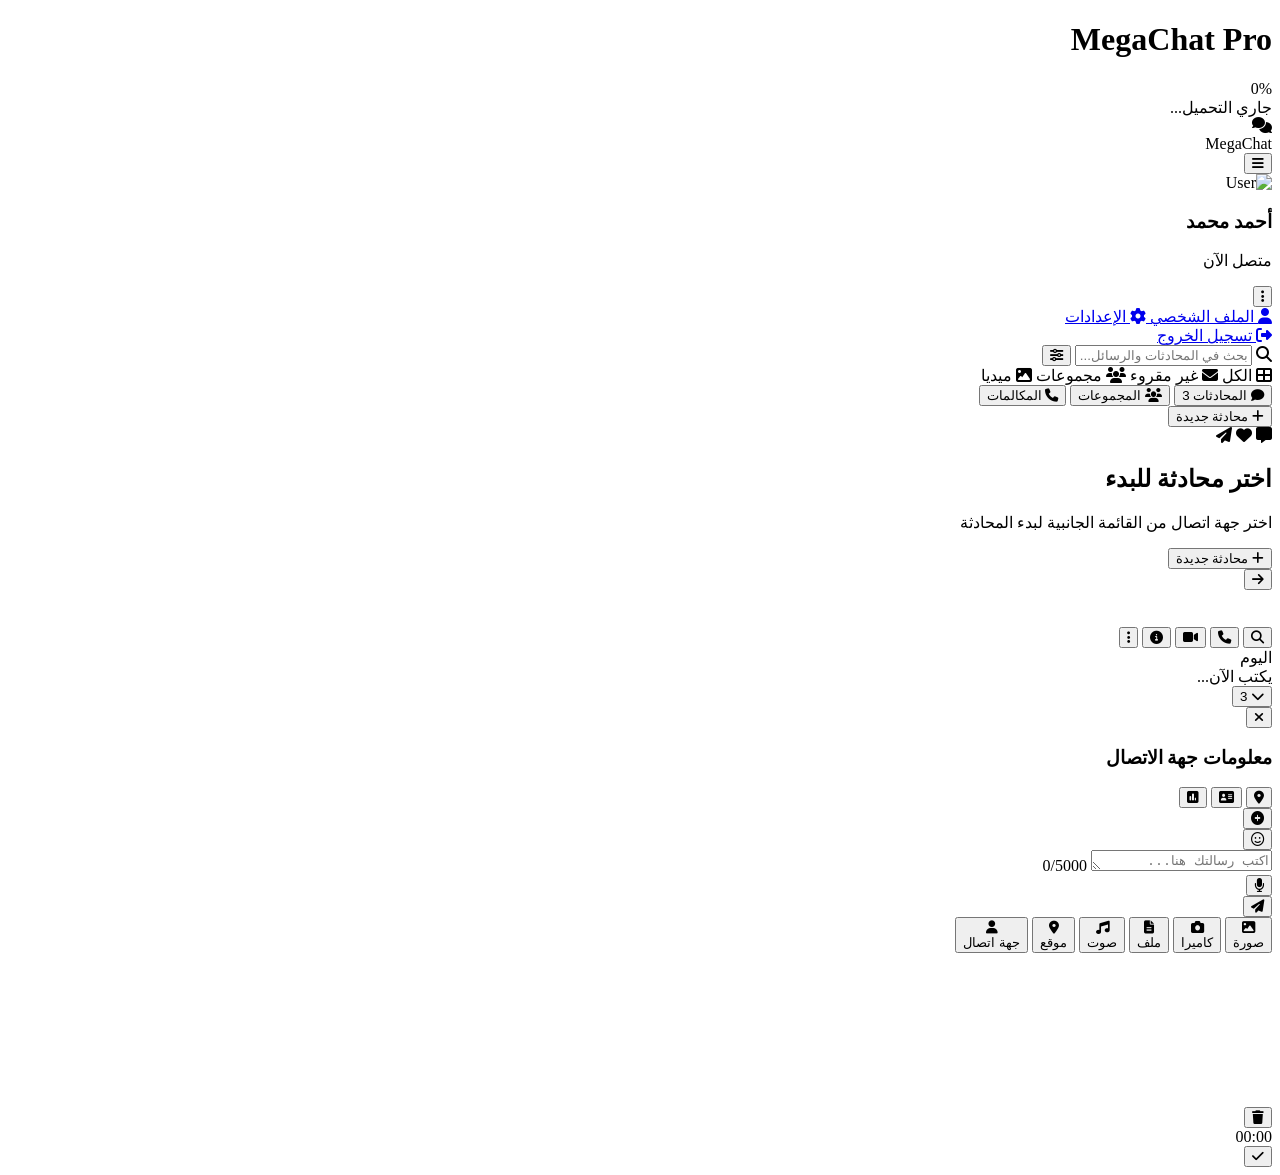
==== index.html @ 6261c84f "Create index.html" ====
<!DOCTYPE html>
<html lang="ar" dir="rtl">
<head>
    <meta charset="UTF-8">
    <meta name="viewport" content="width=device-width, initial-scale=1.0">
    <title>MegaChat Pro - تطبيق المراسلة المتكامل</title>
    
    <!-- CSS Files -->
    <link rel="stylesheet" href="css/main.css">
    <link rel="stylesheet" href="css/components.css">
    <link rel="stylesheet" href="css/animations.css">
    <link rel="stylesheet" href="css/themes.css">
    <link rel="stylesheet" href="css/responsive.css">
    
    <!-- External Libraries -->
    <link href="https://fonts.googleapis.com/css2?family=Tajawal:wght@300;400;500;700;800;900&display=swap" rel="stylesheet">
    <link rel="stylesheet" href="https://cdnjs.cloudflare.com/ajax/libs/font-awesome/6.4.0/css/all.min.css">
    <link rel="stylesheet" href="https://cdn.jsdelivr.net/npm/emoji-picker-element@1.12.0/dist/emoji-picker-element.css">
    
    <!-- Meta Tags -->
    <meta name="description" content="تطبيق مراسلة فائق السرعة مع مميزات متقدمة">
    <meta name="theme-color" content="#667eea">
    <link rel="manifest" href="manifest.json">
</head>
<body data-theme="dark">
    <!-- شاشة التحميل المتقدمة -->
    <div id="preloader" class="preloader">
        <div class="preloader-content">
            <div class="logo-3d">
                <div class="cube">
                    <div class="face front"></div>
                    <div class="face back"></div>
                    <div class="face right"></div>
                    <div class="face left"></div>
                    <div class="face top"></div>
                    <div class="face bottom"></div>
                </div>
            </div>
            <h1 class="loading-text">MegaChat Pro</h1>
            <div class="progress-container">
                <div class="progress-bar" id="progressBar"></div>
                <span class="progress-text" id="progressText">0%</span>
            </div>
            <div class="loading-status" id="loadingStatus">جاري التحميل...</div>
        </div>
    </div>

    <!-- التطبيق الرئيسي -->
    <div id="app" class="app hidden">
        <!-- Sidebar -->
        <aside class="sidebar" id="sidebar">
            <div class="sidebar-header">
                <div class="brand">
                    <div class="logo-icon">
                        <i class="fas fa-comments"></i>
                    </div>
                    <span class="brand-name">MegaChat</span>
                </div>
                <button class="btn-icon" id="sidebarToggle">
                    <i class="fas fa-bars"></i>
                </button>
            </div>

            <!-- قائمة المستخدم -->
            <div class="user-card">
                <div class="user-avatar-container">
                    <img src="https://i.pravatar.cc/150?img=11" alt="User" class="user-avatar" id="currentUserAvatar">
                    <div class="status-ring online"></div>
                    <div class="story-ring" data-has-story="true"></div>
                </div>
                <div class="user-info">
                    <h3 id="currentUserName">أحمد محمد</h3>
                    <p class="user-status" id="currentUserStatus">متصل الآن</p>
                </div>
                <button class="btn-icon dropdown-toggle" id="userMenuBtn">
                    <i class="fas fa-ellipsis-v"></i>
                </button>
                
                <!-- قائمة منسدلة -->
                <div class="dropdown-menu" id="userDropdown">
                    <a href="profile.html" class="dropdown-item">
                        <i class="fas fa-user"></i>
                        <span>الملف الشخصي</span>
                    </a>
                    <a href="settings.html" class="dropdown-item">
                        <i class="fas fa-cog"></i>
                        <span>الإعدادات</span>
                    </a>
                    <div class="dropdown-divider"></div>
                    <a href="#" class="dropdown-item text-danger" id="logoutBtn">
                        <i class="fas fa-sign-out-alt"></i>
                        <span>تسجيل الخروج</span>
                    </a>
                </div>
            </div>

            <!-- صندوق البحث المتقدم -->
            <div class="search-section">
                <div class="search-box">
                    <i class="fas fa-search search-icon"></i>
                    <input type="text" placeholder="بحث في المحادثات والرسائل..." id="globalSearch">
                    <button class="btn-icon search-filter" id="searchFilter">
                        <i class="fas fa-sliders-h"></i>
                    </button>
                </div>
                
                <!-- فلاتر البحث -->
                <div class="search-filters hidden" id="searchFilters">
                    <label class="filter-chip active" data-filter="all">
                        <i class="fas fa-th-large"></i> الكل
                    </label>
                    <label class="filter-chip" data-filter="unread">
                        <i class="fas fa-envelope"></i> غير مقروء
                    </label>
                    <label class="filter-chip" data-filter="groups">
                        <i class="fas fa-users"></i> مجموعات
                    </label>
                    <label class="filter-chip" data-filter="media">
                        <i class="fas fa-image"></i> ميديا
                    </label>
                </div>
            </div>

            <!-- تبويبات المحادثات -->
            <div class="tabs-container">
                <div class="tabs-header">
                    <button class="tab-btn active" data-tab="chats">
                        <i class="fas fa-comment"></i>
                        <span>المحادثات</span>
                        <span class="badge" id="chatsBadge">3</span>
                    </button>
                    <button class="tab-btn" data-tab="groups">
                        <i class="fas fa-users"></i>
                        <span>المجموعات</span>
                    </button>
                    <button class="tab-btn" data-tab="calls">
                        <i class="fas fa-phone"></i>
                        <span>المكالمات</span>
                    </button>
                </div>

                <!-- قائمة المحادثات -->
                <div class="tab-content active" id="chatsTab">
                    <div class="conversations-list" id="conversationsList">
                        <!-- تُملأ ديناميكياً -->
                    </div>
                </div>

                <!-- المجموعات -->
                <div class="tab-content" id="groupsTab">
                    <div class="groups-list" id="groupsList"></div>
                </div>

                <!-- المكالمات -->
                <div class="tab-content" id="callsTab">
                    <div class="calls-list" id="callsList"></div>
                </div>
            </div>

            <!-- زر محادثة جديدة -->
            <button class="fab-btn" id="newChatBtn">
                <i class="fas fa-plus"></i>
                <span class="fab-tooltip">محادثة جديدة</span>
            </button>
        </aside>

        <!-- منطقة الدردشة الرئيسية -->
        <main class="chat-area" id="chatArea">
            <!-- حالة فارغة -->
            <div class="empty-state" id="emptyState">
                <div class="empty-illustration">
                    <div class="floating-icons">
                        <i class="fas fa-comment-alt"></i>
                        <i class="fas fa-heart"></i>
                        <i class="fas fa-paper-plane"></i>
                    </div>
                </div>
                <h2>اختر محادثة للبدء</h2>
                <p>اختر جهة اتصال من القائمة الجانبية لبدء المحادثة</p>
                <button class="btn-primary" onclick="document.getElementById('newChatBtn').click()">
                    <i class="fas fa-plus"></i> محادثة جديدة
                </button>
            </div>

            <!-- واجهة الدردشة -->
            <div class="chat-interface hidden" id="chatInterface">
                <!-- Header -->
                <header class="chat-header">
                    <div class="chat-header-info">
                        <button class="btn-icon mobile-back" id="mobileBack">
                            <i class="fas fa-arrow-right"></i>
                        </button>
                        
                        <div class="chat-user-info" id="chatUserInfo">
                            <div class="avatar-container">
                                <img src="" alt="" class="chat-avatar" id="chatAvatar">
                                <div class="status-indicator" id="chatStatus"></div>
                            </div>
                            <div class="chat-meta">
                                <h3 id="chatName"></h3>
                                <span class="chat-status-text" id="chatStatusText"></span>
                            </div>
                        </div>
                    </div>

                    <div class="chat-header-actions">
                        <button class="btn-icon" id="searchInChat">
                            <i class="fas fa-search"></i>
                        </button>
                        <button class="btn-icon" id="voiceCallBtn">
                            <i class="fas fa-phone"></i>
                        </button>
                        <button class="btn-icon" id="videoCallBtn">
                            <i class="fas fa-video"></i>
                        </button>
                        <button class="btn-icon" id="chatInfoBtn">
                            <i class="fas fa-info-circle"></i>
                        </button>
                        <button class="btn-icon dropdown-toggle" id="chatMenuBtn">
                            <i class="fas fa-ellipsis-v"></i>
                        </button>
                    </div>
                </header>

                <!-- منطقة الرسائل -->
                <div class="messages-container" id="messagesContainer">
                    <!-- تاريخ المحادثة -->
                    <div class="chat-date-divider">
                        <span>اليوم</span>
                    </div>
                    
                    <!-- الرسائل تُضاف هنا -->
                    <div class="messages-list" id="messagesList"></div>
                    
                    <!-- مؤشر الكتابة -->
                    <div class="typing-indicator hidden" id="typingIndicator">
                        <div class="typing-bubble">
                            <span></span>
                            <span></span>
                            <span></span>
                        </div>
                        <span class="typing-text">يكتب الآن...</span>
                    </div>
                    
                    <!-- التمرير السفلي -->
                    <div class="scroll-to-bottom hidden" id="scrollToBottom">
                        <button class="btn-icon">
                            <i class="fas fa-chevron-down"></i>
                            <span class="new-messages-badge" id="newMessagesBadge">3</span>
                        </button>
                    </div>
                </div>

                <!-- معلومات المستخدم الجانبية -->
                <div class="user-sidebar hidden" id="userSidebar">
                    <div class="user-sidebar-header">
                        <button class="btn-icon" id="closeUserSidebar">
                            <i class="fas fa-times"></i>
                        </button>
                        <h3>معلومات جهة الاتصال</h3>
                    </div>
                    <div class="user-sidebar-content" id="userSidebarContent">
                        <!-- تُملأ ديناميكياً -->
                    </div>
                </div>

                <!-- منطقة الإدخال -->
                <footer class="chat-input-area">
                    <!-- أدوات سريعة -->
                    <div class="quick-actions" id="quickActions">
                        <button class="quick-btn" data-action="location">
                            <i class="fas fa-map-marker-alt"></i>
                        </button>
                        <button class="quick-btn" data-action="contact">
                            <i class="fas fa-address-card"></i>
                        </button>
                        <button class="quick-btn" data-action="poll">
                            <i class="fas fa-poll"></i>
                        </button>
                    </div>

                    <!-- صندوق الإدخال الرئيسي -->
                    <div class="input-container">
                        <button class="btn-icon attach-btn" id="attachBtn">
                            <i class="fas fa-plus-circle"></i>
                        </button>
                        
                        <div class="input-wrapper">
                            <button class="btn-icon emoji-btn" id="emojiBtn">
                                <i class="far fa-smile"></i>
                            </button>
                            
                            <div class="text-input-container">
                                <textarea 
                                    id="messageInput" 
                                    placeholder="اكتب رسالتك هنا..." 
                                    rows="1"
                                    maxlength="5000"
                                ></textarea>
                                <span class="char-count" id="charCount">0/5000</span>
                            </div>
                            
                            <button class="btn-icon voice-btn" id="voiceBtn">
                                <i class="fas fa-microphone"></i>
                            </button>
                        </div>

                        <button class="btn-send" id="sendBtn">
                            <i class="fas fa-paper-plane"></i>
                        </button>
                    </div>

                    <!-- قائمة المرفقات -->
                    <div class="attach-menu hidden" id="attachMenu">
                        <div class="attach-grid">
                            <button class="attach-item" data-type="image">
                                <div class="attach-icon" style="--color: #e91e63;">
                                    <i class="fas fa-image"></i>
                                </div>
                                <span>صورة</span>
                            </button>
                            <button class="attach-item" data-type="camera">
                                <div class="attach-icon" style="--color: #ff9800;">
                                    <i class="fas fa-camera"></i>
                                </div>
                                <span>كاميرا</span>
                            </button>
                            <button class="attach-item" data-type="document">
                                <div class="attach-icon" style="--color: #4caf50;">
                                    <i class="fas fa-file-alt"></i>
                                </div>
                                <span>ملف</span>
                            </button>
                            <button class="attach-item" data-type="audio">
                                <div class="attach-icon" style="--color: #9c27b0;">
                                    <i class="fas fa-music"></i>
                                </div>
                                <span>صوت</span>
                            </button>
                            <button class="attach-item" data-type="location">
                                <div class="attach-icon" style="--color: #f44336;">
                                    <i class="fas fa-map-marker-alt"></i>
                                </div>
                                <span>موقع</span>
                            </button>
                            <button class="attach-item" data-type="contact">
                                <div class="attach-icon" style="--color: #2196f3;">
                                    <i class="fas fa-user"></i>
                                </div>
                                <span>جهة اتصال</span>
                            </button>
                        </div>
                    </div>

                    <!-- مسجل الصوت -->
                    <div class="voice-recorder hidden" id="voiceRecorder">
                        <div class="recorder-wave">
                            <canvas id="waveCanvas"></canvas>
                        </div>
                        <div class="recorder-controls">
                            <button class="btn-icon delete" id="cancelRecording">
                                <i class="fas fa-trash"></i>
                            </button>
                            <div class="recording-time" id="recordingTime">00:00</div>
                            <button class="btn-icon send" id="sendVoice">
                                <i class="fas fa-check"></i>
                            </button>
                        </div>
                    </div>
                </footer>
            </div>
        </main>

        <!-- الإشعارات -->
        <div class="notifications-container" id="notificationsContainer"></div>

        <!-- Modal عام -->
        <div class="modal-overlay hidden" id="modalOverlay">
            <div class="modal-content" id="modalContent">
                <!-- تُملأ ديناميكياً -->
            </div>
        </div>
    </div>

    <!-- JavaScript Files -->
    <script src="js/storage.js"></script>
    <script src="js/ui.js"></script>
    <script src="js/notifications.js"></script>
    <script src="js/voice.js"></script>
    <script src="js/fileSharing.js"></script>
    <script src="js/emoji.js"></script>
    <script src="js/chat.js"></script>
    <script src="js/auth.js"></script>
    <script src="js/app.js"></script>
</body>
</html>
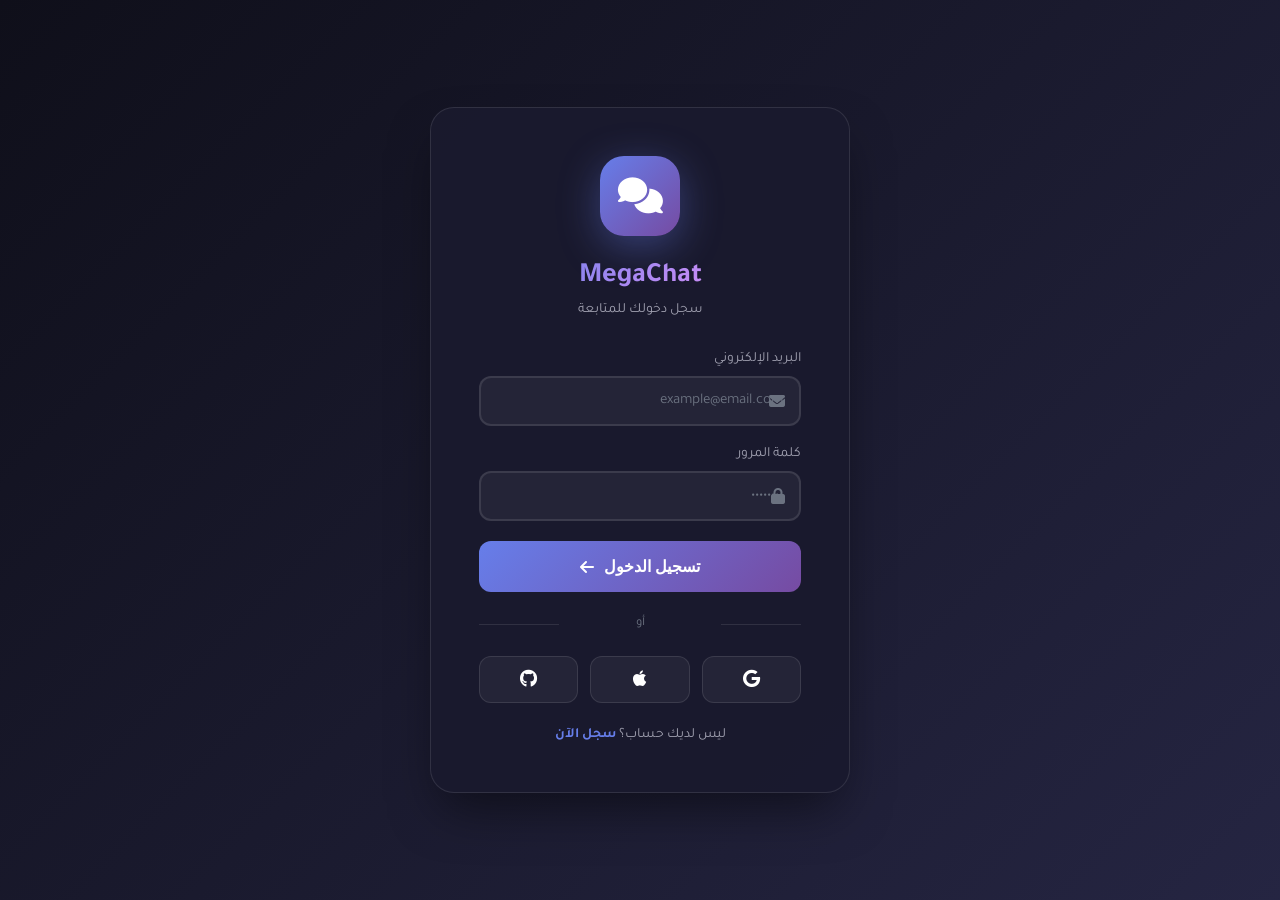
==== commit a80d3ec3: "Create index.html" ====
--- a/index.html
+++ b/index.html
@@ -3,394 +3,520 @@
 <head>
     <meta charset="UTF-8">
     <meta name="viewport" content="width=device-width, initial-scale=1.0">
-    <title>MegaChat Pro - تطبيق المراسلة المتكامل</title>
+    <title>MegaChat</title>
     
-    <!-- CSS Files -->
-    <link rel="stylesheet" href="css/main.css">
-    <link rel="stylesheet" href="css/components.css">
-    <link rel="stylesheet" href="css/animations.css">
-    <link rel="stylesheet" href="css/themes.css">
-    <link rel="stylesheet" href="css/responsive.css">
-    
-    <!-- External Libraries -->
+    <!-- CSS -->
     <link href="https://fonts.googleapis.com/css2?family=Tajawal:wght@300;400;500;700;800;900&display=swap" rel="stylesheet">
     <link rel="stylesheet" href="https://cdnjs.cloudflare.com/ajax/libs/font-awesome/6.4.0/css/all.min.css">
-    <link rel="stylesheet" href="https://cdn.jsdelivr.net/npm/emoji-picker-element@1.12.0/dist/emoji-picker-element.css">
     
-    <!-- Meta Tags -->
-    <meta name="description" content="تطبيق مراسلة فائق السرعة مع مميزات متقدمة">
-    <meta name="theme-color" content="#667eea">
-    <link rel="manifest" href="manifest.json">
+    <style>
+        /* CSS مدمج للسرعة */
+        * { margin: 0; padding: 0; box-sizing: border-box; }
+        
+        body {
+            font-family: 'Tajawal', sans-serif;
+            background: #0f0f1a;
+            color: white;
+            overflow: hidden;
+            height: 100vh;
+        }
+
+        /* Preloader بسيط */
+        .preloader {
+            position: fixed;
+            inset: 0;
+            background: #0f0f1a;
+            display: flex;
+            align-items: center;
+            justify-content: center;
+            z-index: 9999;
+            transition: opacity 0.3s ease;
+        }
+
+        .preloader.hidden {
+            opacity: 0;
+            pointer-events: none;
+        }
+
+        .loader {
+            width: 50px;
+            height: 50px;
+            border: 3px solid rgba(102, 126, 234, 0.3);
+            border-top-color: #667eea;
+            border-radius: 50%;
+            animation: spin 1s linear infinite;
+        }
+
+        @keyframes spin {
+            to { transform: rotate(360deg); }
+        }
+
+        /* باقي الأنماط... */
+        .app { display: flex; height: 100vh; opacity: 0; transition: opacity 0.3s ease; }
+        .app.visible { opacity: 1; }
+        
+        .sidebar {
+            width: 350px;
+            background: #1a1a2e;
+            border-left: 1px solid rgba(255,255,255,0.1);
+            display: flex;
+            flex-direction: column;
+        }
+
+        .sidebar-header {
+            padding: 20px;
+            display: flex;
+            align-items: center;
+            justify-content: space-between;
+            border-bottom: 1px solid rgba(255,255,255,0.1);
+        }
+
+        .brand {
+            display: flex;
+            align-items: center;
+            gap: 10px;
+            font-size: 24px;
+            font-weight: 700;
+            background: linear-gradient(135deg, #667eea, #764ba2);
+            -webkit-background-clip: text;
+            -webkit-text-fill-color: transparent;
+        }
+
+        .user-card {
+            padding: 20px;
+            display: flex;
+            align-items: center;
+            gap: 15px;
+            border-bottom: 1px solid rgba(255,255,255,0.1);
+        }
+
+        .user-avatar {
+            width: 50px;
+            height: 50px;
+            border-radius: 50%;
+            border: 3px solid #667eea;
+        }
+
+        .search-box {
+            padding: 15px 20px;
+        }
+
+        .search-box input {
+            width: 100%;
+            padding: 12px 15px;
+            background: #252542;
+            border: none;
+            border-radius: 25px;
+            color: white;
+            font-family: inherit;
+        }
+
+        .conversations-list {
+            flex: 1;
+            overflow-y: auto;
+            padding: 10px;
+        }
+
+        .conversation-item {
+            display: flex;
+            align-items: center;
+            gap: 15px;
+            padding: 15px;
+            border-radius: 12px;
+            cursor: pointer;
+            transition: all 0.2s ease;
+            margin-bottom: 5px;
+        }
+
+        .conversation-item:hover, .conversation-item.active {
+            background: #252542;
+        }
+
+        .conversation-item img {
+            width: 50px;
+            height: 50px;
+            border-radius: 50%;
+        }
+
+        .conversation-info { flex: 1; }
+        .conversation-name { font-weight: 600; margin-bottom: 5px; }
+        .conversation-message {
+            font-size: 14px;
+            color: #a0a0b0;
+            white-space: nowrap;
+            overflow: hidden;
+            text-overflow: ellipsis;
+        }
+
+        .chat-area {
+            flex: 1;
+            display: flex;
+            flex-direction: column;
+            background: #0f0f1a;
+        }
+
+        .chat-header {
+            padding: 20px;
+            background: #1a1a2e;
+            border-bottom: 1px solid rgba(255,255,255,0.1);
+            display: flex;
+            align-items: center;
+            justify-content: space-between;
+        }
+
+        .chat-user {
+            display: flex;
+            align-items: center;
+            gap: 15px;
+        }
+
+        .chat-user img {
+            width: 45px;
+            height: 45px;
+            border-radius: 50%;
+        }
+
+        .messages-container {
+            flex: 1;
+            overflow-y: auto;
+            padding: 20px;
+            display: flex;
+            flex-direction: column;
+            gap: 15px;
+        }
+
+        .message {
+            max-width: 70%;
+            padding: 15px 20px;
+            border-radius: 20px;
+            animation: messagePop 0.3s ease;
+        }
+
+        @keyframes messagePop {
+            from {
+                opacity: 0;
+                transform: translateY(20px) scale(0.9);
+            }
+            to {
+                opacity: 1;
+                transform: translateY(0) scale(1);
+            }
+        }
+
+        .message.sent {
+            align-self: flex-end;
+            background: linear-gradient(135deg, #667eea, #764ba2);
+            border-bottom-right-radius: 5px;
+        }
+
+        .message.received {
+            align-self: flex-start;
+            background: #252542;
+            border-bottom-left-radius: 5px;
+        }
+
+        .message-time {
+            font-size: 12px;
+            opacity: 0.7;
+            margin-top: 5px;
+        }
+
+        .chat-input {
+            padding: 20px;
+            background: #1a1a2e;
+            border-top: 1px solid rgba(255,255,255,0.1);
+            display: flex;
+            gap: 15px;
+            align-items: center;
+        }
+
+        .chat-input input {
+            flex: 1;
+            padding: 15px 20px;
+            background: #252542;
+            border: none;
+            border-radius: 25px;
+            color: white;
+            font-family: inherit;
+            font-size: 15px;
+        }
+
+        .btn-send {
+            width: 50px;
+            height: 50px;
+            border-radius: 50%;
+            background: linear-gradient(135deg, #667eea, #764ba2);
+            border: none;
+            color: white;
+            cursor: pointer;
+            font-size: 18px;
+            transition: transform 0.2s ease;
+        }
+
+        .btn-send:hover {
+            transform: scale(1.1);
+        }
+
+        .empty-state {
+            flex: 1;
+            display: flex;
+            flex-direction: column;
+            align-items: center;
+            justify-content: center;
+            color: #a0a0b0;
+        }
+
+        .empty-state i {
+            font-size: 80px;
+            margin-bottom: 20px;
+            opacity: 0.3;
+        }
+
+        .hidden { display: none !important; }
+    </style>
 </head>
-<body data-theme="dark">
-    <!-- شاشة التحميل المتقدمة -->
-    <div id="preloader" class="preloader">
-        <div class="preloader-content">
-            <div class="logo-3d">
-                <div class="cube">
-                    <div class="face front"></div>
-                    <div class="face back"></div>
-                    <div class="face right"></div>
-                    <div class="face left"></div>
-                    <div class="face top"></div>
-                    <div class="face bottom"></div>
+<body>
+    <!-- تحقق سريع من تسجيل الدخول -->
+    <script>
+        if (localStorage.getItem('megachat_logged_in') !== 'true') {
+            window.location.replace('login.html');
+        }
+    </script>
+
+    <!-- Preloader -->
+    <div class="preloader" id="preloader">
+        <div class="loader"></div>
+    </div>
+
+    <!-- التطبيق -->
+    <div class="app" id="app">
+        <!-- Sidebar -->
+        <aside class="sidebar">
+            <div class="sidebar-header">
+                <div class="brand">
+                    <i class="fas fa-comments"></i>
+                    <span>MegaChat</span>
                 </div>
             </div>
-            <h1 class="loading-text">MegaChat Pro</h1>
-            <div class="progress-container">
-                <div class="progress-bar" id="progressBar"></div>
-                <span class="progress-text" id="progressText">0%</span>
-            </div>
-            <div class="loading-status" id="loadingStatus">جاري التحميل...</div>
-        </div>
-    </div>
-
-    <!-- التطبيق الرئيسي -->
-    <div id="app" class="app hidden">
-        <!-- Sidebar -->
-        <aside class="sidebar" id="sidebar">
-            <div class="sidebar-header">
-                <div class="brand">
-                    <div class="logo-icon">
-                        <i class="fas fa-comments"></i>
-                    </div>
-                    <span class="brand-name">MegaChat</span>
-                </div>
-                <button class="btn-icon" id="sidebarToggle">
-                    <i class="fas fa-bars"></i>
-                </button>
-            </div>
-
-            <!-- قائمة المستخدم -->
+
             <div class="user-card">
-                <div class="user-avatar-container">
-                    <img src="https://i.pravatar.cc/150?img=11" alt="User" class="user-avatar" id="currentUserAvatar">
-                    <div class="status-ring online"></div>
-                    <div class="story-ring" data-has-story="true"></div>
-                </div>
-                <div class="user-info">
-                    <h3 id="currentUserName">أحمد محمد</h3>
-                    <p class="user-status" id="currentUserStatus">متصل الآن</p>
-                </div>
-                <button class="btn-icon dropdown-toggle" id="userMenuBtn">
-                    <i class="fas fa-ellipsis-v"></i>
-                </button>
-                
-                <!-- قائمة منسدلة -->
-                <div class="dropdown-menu" id="userDropdown">
-                    <a href="profile.html" class="dropdown-item">
-                        <i class="fas fa-user"></i>
-                        <span>الملف الشخصي</span>
-                    </a>
-                    <a href="settings.html" class="dropdown-item">
-                        <i class="fas fa-cog"></i>
-                        <span>الإعدادات</span>
-                    </a>
-                    <div class="dropdown-divider"></div>
-                    <a href="#" class="dropdown-item text-danger" id="logoutBtn">
-                        <i class="fas fa-sign-out-alt"></i>
-                        <span>تسجيل الخروج</span>
-                    </a>
+                <img src="https://i.pravatar.cc/150?img=11" alt="User" class="user-avatar" id="userAvatar">
+                <div>
+                    <div style="font-weight: 600;" id="userName">أحمد محمد</div>
+                    <div style="font-size: 13px; color: #4ade80;">● متصل</div>
                 </div>
             </div>
 
-            <!-- صندوق البحث المتقدم -->
-            <div class="search-section">
-                <div class="search-box">
-                    <i class="fas fa-search search-icon"></i>
-                    <input type="text" placeholder="بحث في المحادثات والرسائل..." id="globalSearch">
-                    <button class="btn-icon search-filter" id="searchFilter">
-                        <i class="fas fa-sliders-h"></i>
+            <div class="search-box">
+                <input type="text" placeholder="بحث..." id="searchInput">
+            </div>
+
+            <div class="conversations-list" id="conversationsList"></div>
+        </aside>
+
+        <!-- Chat Area -->
+        <main class="chat-area">
+            <div class="empty-state" id="emptyState">
+                <i class="fas fa-comments"></i>
+                <h2>اختر محادثة</h2>
+                <p>اختر جهة اتصال من القائمة</p>
+            </div>
+
+            <div id="chatInterface" class="hidden" style="display: flex; flex-direction: column; height: 100%;">
+                <div class="chat-header">
+                    <div class="chat-user">
+                        <img src="" alt="" id="chatAvatar">
+                        <div>
+                            <div style="font-weight: 600;" id="chatName"></div>
+                            <div style="font-size: 13px; color: #a0a0b0;" id="chatStatus"></div>
+                        </div>
+                    </div>
+                    <button onclick="logout()" style="background: none; border: none; color: #ef4444; cursor: pointer;">
+                        <i class="fas fa-sign-out-alt"></i>
                     </button>
                 </div>
-                
-                <!-- فلاتر البحث -->
-                <div class="search-filters hidden" id="searchFilters">
-                    <label class="filter-chip active" data-filter="all">
-                        <i class="fas fa-th-large"></i> الكل
-                    </label>
-                    <label class="filter-chip" data-filter="unread">
-                        <i class="fas fa-envelope"></i> غير مقروء
-                    </label>
-                    <label class="filter-chip" data-filter="groups">
-                        <i class="fas fa-users"></i> مجموعات
-                    </label>
-                    <label class="filter-chip" data-filter="media">
-                        <i class="fas fa-image"></i> ميديا
-                    </label>
+
+                <div class="messages-container" id="messagesList"></div>
+
+                <div class="chat-input">
+                    <input type="text" placeholder="اكتب رسالتك..." id="messageInput">
+                    <button class="btn-send" onclick="sendMessage()">
+                        <i class="fas fa-paper-plane"></i>
+                    </button>
                 </div>
             </div>
-
-            <!-- تبويبات المحادثات -->
-            <div class="tabs-container">
-                <div class="tabs-header">
-                    <button class="tab-btn active" data-tab="chats">
-                        <i class="fas fa-comment"></i>
-                        <span>المحادثات</span>
-                        <span class="badge" id="chatsBadge">3</span>
-                    </button>
-                    <button class="tab-btn" data-tab="groups">
-                        <i class="fas fa-users"></i>
-                        <span>المجموعات</span>
-                    </button>
-                    <button class="tab-btn" data-tab="calls">
-                        <i class="fas fa-phone"></i>
-                        <span>المكالمات</span>
-                    </button>
-                </div>
-
-                <!-- قائمة المحادثات -->
-                <div class="tab-content active" id="chatsTab">
-                    <div class="conversations-list" id="conversationsList">
-                        <!-- تُملأ ديناميكياً -->
+        </main>
+    </div>
+
+    <script>
+        // بيانات المحادثات
+        const conversations = [
+            {
+                id: 1,
+                name: "سارة أحمد",
+                avatar: "https://i.pravatar.cc/150?img=5",
+                status: "متصل الآن",
+                messages: [
+                    { text: "مرحبا سارة!", sent: true, time: "10:30" },
+                    { text: "أهلاً أحمد", sent: false, time: "10:31" },
+                    { text: "كيف حالك؟", sent: true, time: "10:32" },
+                    { text: "بخير الحمدلله", sent: false, time: "10:33" }
+                ]
+            },
+            {
+                id: 2,
+                name: "محمد علي",
+                avatar: "https://i.pravatar.cc/150?img=3",
+                status: "غائب",
+                messages: [
+                    { text: "هل انتهيت من العمل؟", sent: true, time: "09:00" },
+                    { text: "نعم، تم الانتهاء", sent: false, time: "09:15" }
+                ]
+            },
+            {
+                id: 3,
+                name: "فاطمة حسن",
+                avatar: "https://i.pravatar.cc/150?img=9",
+                status: "غير متصل",
+                messages: [
+                    { text: "شكراً جزيلاً", sent: false, time: "أمس" }
+                ]
+            }
+        ];
+
+        let currentChat = null;
+
+        // تحميل المستخدم
+        function loadUser() {
+            const user = JSON.parse(localStorage.getItem('megachat_user') || '{}');
+            if (user.name) {
+                document.getElementById('userName').textContent = user.name;
+                document.getElementById('userAvatar').src = user.avatar || 'https://i.pravatar.cc/150?img=11';
+            }
+        }
+
+        // عرض المحادثات
+        function renderConversations() {
+            const list = document.getElementById('conversationsList');
+            list.innerHTML = '';
+
+            conversations.forEach((conv, index) => {
+                const lastMsg = conv.messages[conv.messages.length - 1];
+                const item = document.createElement('div');
+                item.className = 'conversation-item';
+                item.innerHTML = `
+                    <img src="${conv.avatar}" alt="${conv.name}">
+                    <div class="conversation-info">
+                        <div class="conversation-name">${conv.name}</div>
+                        <div class="conversation-message">${lastMsg.text}</div>
                     </div>
-                </div>
-
-                <!-- المجموعات -->
-                <div class="tab-content" id="groupsTab">
-                    <div class="groups-list" id="groupsList"></div>
-                </div>
-
-                <!-- المكالمات -->
-                <div class="tab-content" id="callsTab">
-                    <div class="calls-list" id="callsList"></div>
-                </div>
-            </div>
-
-            <!-- زر محادثة جديدة -->
-            <button class="fab-btn" id="newChatBtn">
-                <i class="fas fa-plus"></i>
-                <span class="fab-tooltip">محادثة جديدة</span>
-            </button>
-        </aside>
-
-        <!-- منطقة الدردشة الرئيسية -->
-        <main class="chat-area" id="chatArea">
-            <!-- حالة فارغة -->
-            <div class="empty-state" id="emptyState">
-                <div class="empty-illustration">
-                    <div class="floating-icons">
-                        <i class="fas fa-comment-alt"></i>
-                        <i class="fas fa-heart"></i>
-                        <i class="fas fa-paper-plane"></i>
-                    </div>
-                </div>
-                <h2>اختر محادثة للبدء</h2>
-                <p>اختر جهة اتصال من القائمة الجانبية لبدء المحادثة</p>
-                <button class="btn-primary" onclick="document.getElementById('newChatBtn').click()">
-                    <i class="fas fa-plus"></i> محادثة جديدة
-                </button>
-            </div>
-
-            <!-- واجهة الدردشة -->
-            <div class="chat-interface hidden" id="chatInterface">
-                <!-- Header -->
-                <header class="chat-header">
-                    <div class="chat-header-info">
-                        <button class="btn-icon mobile-back" id="mobileBack">
-                            <i class="fas fa-arrow-right"></i>
-                        </button>
-                        
-                        <div class="chat-user-info" id="chatUserInfo">
-                            <div class="avatar-container">
-                                <img src="" alt="" class="chat-avatar" id="chatAvatar">
-                                <div class="status-indicator" id="chatStatus"></div>
-                            </div>
-                            <div class="chat-meta">
-                                <h3 id="chatName"></h3>
-                                <span class="chat-status-text" id="chatStatusText"></span>
-                            </div>
-                        </div>
-                    </div>
-
-                    <div class="chat-header-actions">
-                        <button class="btn-icon" id="searchInChat">
-                            <i class="fas fa-search"></i>
-                        </button>
-                        <button class="btn-icon" id="voiceCallBtn">
-                            <i class="fas fa-phone"></i>
-                        </button>
-                        <button class="btn-icon" id="videoCallBtn">
-                            <i class="fas fa-video"></i>
-                        </button>
-                        <button class="btn-icon" id="chatInfoBtn">
-                            <i class="fas fa-info-circle"></i>
-                        </button>
-                        <button class="btn-icon dropdown-toggle" id="chatMenuBtn">
-                            <i class="fas fa-ellipsis-v"></i>
-                        </button>
-                    </div>
-                </header>
-
-                <!-- منطقة الرسائل -->
-                <div class="messages-container" id="messagesContainer">
-                    <!-- تاريخ المحادثة -->
-                    <div class="chat-date-divider">
-                        <span>اليوم</span>
-                    </div>
-                    
-                    <!-- الرسائل تُضاف هنا -->
-                    <div class="messages-list" id="messagesList"></div>
-                    
-                    <!-- مؤشر الكتابة -->
-                    <div class="typing-indicator hidden" id="typingIndicator">
-                        <div class="typing-bubble">
-                            <span></span>
-                            <span></span>
-                            <span></span>
-                        </div>
-                        <span class="typing-text">يكتب الآن...</span>
-                    </div>
-                    
-                    <!-- التمرير السفلي -->
-                    <div class="scroll-to-bottom hidden" id="scrollToBottom">
-                        <button class="btn-icon">
-                            <i class="fas fa-chevron-down"></i>
-                            <span class="new-messages-badge" id="newMessagesBadge">3</span>
-                        </button>
-                    </div>
-                </div>
-
-                <!-- معلومات المستخدم الجانبية -->
-                <div class="user-sidebar hidden" id="userSidebar">
-                    <div class="user-sidebar-header">
-                        <button class="btn-icon" id="closeUserSidebar">
-                            <i class="fas fa-times"></i>
-                        </button>
-                        <h3>معلومات جهة الاتصال</h3>
-                    </div>
-                    <div class="user-sidebar-content" id="userSidebarContent">
-                        <!-- تُملأ ديناميكياً -->
-                    </div>
-                </div>
-
-                <!-- منطقة الإدخال -->
-                <footer class="chat-input-area">
-                    <!-- أدوات سريعة -->
-                    <div class="quick-actions" id="quickActions">
-                        <button class="quick-btn" data-action="location">
-                            <i class="fas fa-map-marker-alt"></i>
-                        </button>
-                        <button class="quick-btn" data-action="contact">
-                            <i class="fas fa-address-card"></i>
-                        </button>
-                        <button class="quick-btn" data-action="poll">
-                            <i class="fas fa-poll"></i>
-                        </button>
-                    </div>
-
-                    <!-- صندوق الإدخال الرئيسي -->
-                    <div class="input-container">
-                        <button class="btn-icon attach-btn" id="attachBtn">
-                            <i class="fas fa-plus-circle"></i>
-                        </button>
-                        
-                        <div class="input-wrapper">
-                            <button class="btn-icon emoji-btn" id="emojiBtn">
-                                <i class="far fa-smile"></i>
-                            </button>
-                            
-                            <div class="text-input-container">
-                                <textarea 
-                                    id="messageInput" 
-                                    placeholder="اكتب رسالتك هنا..." 
-                                    rows="1"
-                                    maxlength="5000"
-                                ></textarea>
-                                <span class="char-count" id="charCount">0/5000</span>
-                            </div>
-                            
-                            <button class="btn-icon voice-btn" id="voiceBtn">
-                                <i class="fas fa-microphone"></i>
-                            </button>
-                        </div>
-
-                        <button class="btn-send" id="sendBtn">
-                            <i class="fas fa-paper-plane"></i>
-                        </button>
-                    </div>
-
-                    <!-- قائمة المرفقات -->
-                    <div class="attach-menu hidden" id="attachMenu">
-                        <div class="attach-grid">
-                            <button class="attach-item" data-type="image">
-                                <div class="attach-icon" style="--color: #e91e63;">
-                                    <i class="fas fa-image"></i>
-                                </div>
-                                <span>صورة</span>
-                            </button>
-                            <button class="attach-item" data-type="camera">
-                                <div class="attach-icon" style="--color: #ff9800;">
-                                    <i class="fas fa-camera"></i>
-                                </div>
-                                <span>كاميرا</span>
-                            </button>
-                            <button class="attach-item" data-type="document">
-                                <div class="attach-icon" style="--color: #4caf50;">
-                                    <i class="fas fa-file-alt"></i>
-                                </div>
-                                <span>ملف</span>
-                            </button>
-                            <button class="attach-item" data-type="audio">
-                                <div class="attach-icon" style="--color: #9c27b0;">
-                                    <i class="fas fa-music"></i>
-                                </div>
-                                <span>صوت</span>
-                            </button>
-                            <button class="attach-item" data-type="location">
-                                <div class="attach-icon" style="--color: #f44336;">
-                                    <i class="fas fa-map-marker-alt"></i>
-                                </div>
-                                <span>موقع</span>
-                            </button>
-                            <button class="attach-item" data-type="contact">
-                                <div class="attach-icon" style="--color: #2196f3;">
-                                    <i class="fas fa-user"></i>
-                                </div>
-                                <span>جهة اتصال</span>
-                            </button>
-                        </div>
-                    </div>
-
-                    <!-- مسجل الصوت -->
-                    <div class="voice-recorder hidden" id="voiceRecorder">
-                        <div class="recorder-wave">
-                            <canvas id="waveCanvas"></canvas>
-                        </div>
-                        <div class="recorder-controls">
-                            <button class="btn-icon delete" id="cancelRecording">
-                                <i class="fas fa-trash"></i>
-                            </button>
-                            <div class="recording-time" id="recordingTime">00:00</div>
-                            <button class="btn-icon send" id="sendVoice">
-                                <i class="fas fa-check"></i>
-                            </button>
-                        </div>
-                    </div>
-                </footer>
-            </div>
-        </main>
-
-        <!-- الإشعارات -->
-        <div class="notifications-container" id="notificationsContainer"></div>
-
-        <!-- Modal عام -->
-        <div class="modal-overlay hidden" id="modalOverlay">
-            <div class="modal-content" id="modalContent">
-                <!-- تُملأ ديناميكياً -->
-            </div>
-        </div>
-    </div>
-
-    <!-- JavaScript Files -->
-    <script src="js/storage.js"></script>
-    <script src="js/ui.js"></script>
-    <script src="js/notifications.js"></script>
-    <script src="js/voice.js"></script>
-    <script src="js/fileSharing.js"></script>
-    <script src="js/emoji.js"></script>
-    <script src="js/chat.js"></script>
-    <script src="js/auth.js"></script>
-    <script src="js/app.js"></script>
+                `;
+                item.onclick = () => openChat(index);
+                list.appendChild(item);
+            });
+        }
+
+        // فتح محادثة
+        function openChat(index) {
+            currentChat = conversations[index];
+            
+            document.getElementById('emptyState').classList.add('hidden');
+            document.getElementById('chatInterface').classList.remove('hidden');
+            
+            document.getElementById('chatAvatar').src = currentChat.avatar;
+            document.getElementById('chatName').textContent = currentChat.name;
+            document.getElementById('chatStatus').textContent = currentChat.status;
+
+            renderMessages();
+            
+            // تحديث النشط
+            document.querySelectorAll('.conversation-item').forEach((el, i) => {
+                el.classList.toggle('active', i === index);
+            });
+        }
+
+        // عرض الرسائل
+        function renderMessages() {
+            const container = document.getElementById('messagesList');
+            container.innerHTML = '';
+
+            currentChat.messages.forEach(msg => {
+                const div = document.createElement('div');
+                div.className = `message ${msg.sent ? 'sent' : 'received'}`;
+                div.innerHTML = `
+                    <div>${msg.text}</div>
+                    <div class="message-time">${msg.time}</div>
+                `;
+                container.appendChild(div);
+            });
+
+            container.scrollTop = container.scrollHeight;
+        }
+
+        // إرسال رسالة
+        function sendMessage() {
+            const input = document.getElementById('messageInput');
+            const text = input.value.trim();
+            
+            if (!text || !currentChat) return;
+
+            const now = new Date();
+            const time = now.getHours().toString().padStart(2, '0') + ':' + 
+                        now.getMinutes().toString().padStart(2, '0');
+
+            currentChat.messages.push({
+                text: text,
+                sent: true,
+                time: time
+            });
+
+            input.value = '';
+            renderMessages();
+
+            // رد تلقائي
+            setTimeout(() => {
+                const replies = ["ممتاز!", "تمام", "حاضر", "شكراً"];
+                currentChat.messages.push({
+                    text: replies[Math.floor(Math.random() * replies.length)],
+                    sent: false,
+                    time: time
+                });
+                renderMessages();
+            }, 1000);
+        }
+
+        // تسجيل خروج
+        function logout() {
+            localStorage.removeItem('megachat_logged_in');
+            localStorage.removeItem('megachat_user');
+            window.location.replace('login.html');
+        }
+
+        // بحث
+        document.getElementById('searchInput')?.addEventListener('input', function() {
+            const query = this.value.toLowerCase();
+            document.querySelectorAll('.conversation-item').forEach((el, i) => {
+                el.style.display = conversations[i].name.toLowerCase().includes(query) ? 'flex' : 'none';
+            });
+        });
+
+        // Enter لإرسال
+        document.getElementById('messageInput')?.addEventListener('keypress', function(e) {
+            if (e.key === 'Enter') sendMessage();
+        });
+
+        // بدء التطبيق
+        window.onload = function() {
+            loadUser();
+            renderConversations();
+            
+            // إخفاء preloader
+            setTimeout(() => {
+                document.getElementById('preloader').classList.add('hidden');
+                document.getElementById('app').classList.add('visible');
+            }, 300);
+        };
+    </script>
 </body>
-</html>
+  </html>
+  
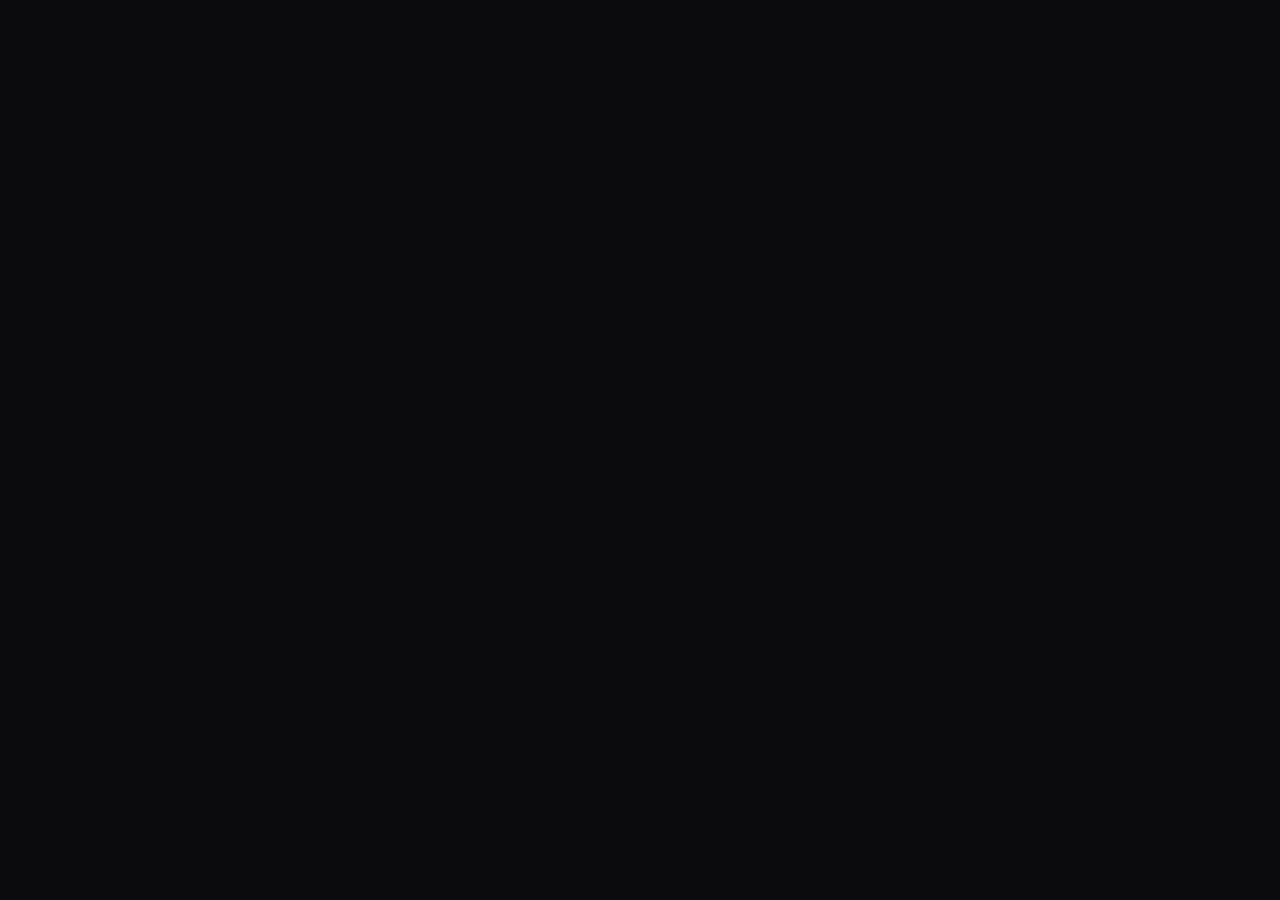
==== commit 70478a02: "Create index.html" ====
--- a/index.html
+++ b/index.html
@@ -4,117 +4,297 @@
     <meta charset="UTF-8">
     <meta name="viewport" content="width=device-width, initial-scale=1.0">
     <title>MegaChat</title>
-    
-    <!-- CSS -->
     <link href="https://fonts.googleapis.com/css2?family=Tajawal:wght@300;400;500;700;800;900&display=swap" rel="stylesheet">
     <link rel="stylesheet" href="https://cdnjs.cloudflare.com/ajax/libs/font-awesome/6.4.0/css/all.min.css">
-    
     <style>
-        /* CSS مدمج للسرعة */
-        * { margin: 0; padding: 0; box-sizing: border-box; }
-        
+        * {
+            margin: 0;
+            padding: 0;
+            box-sizing: border-box;
+        }
+
+        :root {
+            --primary: #667eea;
+            --secondary: #764ba2;
+            --accent: #f093fb;
+            --success: #4ade80;
+            --danger: #ef4444;
+            --bg-dark: #0a0a0f;
+            --bg-card: #151520;
+            --bg-hover: #1f1f2e;
+            --text-primary: #ffffff;
+            --text-secondary: #a0a0b0;
+        }
+
         body {
             font-family: 'Tajawal', sans-serif;
-            background: #0f0f1a;
-            color: white;
+            background: var(--bg-dark);
+            color: var(--text-primary);
             overflow: hidden;
             height: 100vh;
         }
 
-        /* Preloader بسيط */
+        /* Preloader أسطوري */
         .preloader {
             position: fixed;
             inset: 0;
-            background: #0f0f1a;
+            background: var(--bg-dark);
+            z-index: 9999;
             display: flex;
             align-items: center;
             justify-content: center;
-            z-index: 9999;
-            transition: opacity 0.3s ease;
+            flex-direction: column;
+            transition: all 0.8s cubic-bezier(0.7, 0, 0.3, 1);
         }
 
         .preloader.hidden {
             opacity: 0;
             pointer-events: none;
-        }
-
-        .loader {
-            width: 50px;
-            height: 50px;
-            border: 3px solid rgba(102, 126, 234, 0.3);
-            border-top-color: #667eea;
-            border-radius: 50%;
-            animation: spin 1s linear infinite;
-        }
-
-        @keyframes spin {
-            to { transform: rotate(360deg); }
-        }
-
-        /* باقي الأنماط... */
-        .app { display: flex; height: 100vh; opacity: 0; transition: opacity 0.3s ease; }
-        .app.visible { opacity: 1; }
-        
-        .sidebar {
-            width: 350px;
-            background: #1a1a2e;
-            border-left: 1px solid rgba(255,255,255,0.1);
-            display: flex;
-            flex-direction: column;
-        }
-
-        .sidebar-header {
-            padding: 20px;
-            display: flex;
-            align-items: center;
-            justify-content: space-between;
-            border-bottom: 1px solid rgba(255,255,255,0.1);
-        }
-
-        .brand {
-            display: flex;
-            align-items: center;
-            gap: 10px;
-            font-size: 24px;
-            font-weight: 700;
-            background: linear-gradient(135deg, #667eea, #764ba2);
+            transform: scale(1.1);
+        }
+
+        .loader-ring {
+            position: relative;
+            width: 150px;
+            height: 150px;
+        }
+
+        .loader-ring svg {
+            position: absolute;
+            inset: 0;
+            transform: rotate(-90deg);
+        }
+
+        .loader-ring circle {
+            fill: none;
+            stroke-width: 4;
+        }
+
+        .loader-ring .bg {
+            stroke: rgba(102, 126, 234, 0.1);
+        }
+
+        .loader-ring .progress {
+            stroke: url(#gradient);
+            stroke-linecap: round;
+            stroke-dasharray: 440;
+            stroke-dashoffset: 440;
+            animation: fill-ring 2s ease-in-out forwards;
+        }
+
+        @keyframes fill-ring {
+            to { stroke-dashoffset: 0; }
+        }
+
+        .loader-text {
+            position: absolute;
+            inset: 0;
+            display: flex;
+            align-items: center;
+            justify-content: center;
+            font-size: 48px;
+            font-weight: 900;
+            background: linear-gradient(135deg, var(--primary), var(--accent));
             -webkit-background-clip: text;
             -webkit-text-fill-color: transparent;
         }
 
+        .loader-subtext {
+            margin-top: 30px;
+            font-size: 14px;
+            color: var(--text-secondary);
+            letter-spacing: 3px;
+            animation: pulse 2s infinite;
+        }
+
+        /* التطبيق */
+        .app {
+            display: flex;
+            height: 100vh;
+            opacity: 0;
+            transform: scale(0.95);
+            transition: all 0.5s ease;
+        }
+
+        .app.visible {
+            opacity: 1;
+            transform: scale(1);
+        }
+
+        /* Sidebar */
+        .sidebar {
+            width: 380px;
+            background: var(--bg-card);
+            border-left: 1px solid rgba(255,255,255,0.05);
+            display: flex;
+            flex-direction: column;
+            position: relative;
+            transform: translateX(0);
+            transition: transform 0.3s ease;
+        }
+
+        .sidebar-header {
+            padding: 25px;
+            display: flex;
+            align-items: center;
+            justify-content: space-between;
+            border-bottom: 1px solid rgba(255,255,255,0.05);
+        }
+
+        .brand {
+            display: flex;
+            align-items: center;
+            gap: 12px;
+            font-size: 28px;
+            font-weight: 800;
+            background: linear-gradient(135deg, var(--primary), var(--accent));
+            -webkit-background-clip: text;
+            -webkit-text-fill-color: transparent;
+        }
+
+        .brand i {
+            font-size: 32px;
+            -webkit-text-fill-color: initial;
+            color: var(--primary);
+        }
+
         .user-card {
-            padding: 20px;
+            padding: 25px;
             display: flex;
             align-items: center;
             gap: 15px;
-            border-bottom: 1px solid rgba(255,255,255,0.1);
+            border-bottom: 1px solid rgba(255,255,255,0.05);
+            position: relative;
+            cursor: pointer;
+            transition: all 0.3s ease;
+        }
+
+        .user-card:hover {
+            background: rgba(102, 126, 234, 0.05);
         }
 
         .user-avatar {
-            width: 50px;
-            height: 50px;
-            border-radius: 50%;
-            border: 3px solid #667eea;
-        }
-
+            width: 55px;
+            height: 55px;
+            border-radius: 50%;
+            border: 3px solid transparent;
+            background: linear-gradient(135deg, var(--primary), var(--secondary)) padding-box,
+                        linear-gradient(135deg, var(--primary), var(--accent)) border-box;
+            padding: 2px;
+            transition: all 0.3s ease;
+        }
+
+        .user-avatar:hover {
+            transform: scale(1.05) rotate(5deg);
+        }
+
+        .user-avatar img {
+            width: 100%;
+            height: 100%;
+            border-radius: 50%;
+            object-fit: cover;
+        }
+
+        .user-info h3 {
+            font-size: 16px;
+            margin-bottom: 4px;
+        }
+
+        .user-status {
+            font-size: 13px;
+            color: var(--success);
+            display: flex;
+            align-items: center;
+            gap: 6px;
+        }
+
+        .user-status::before {
+            content: '';
+            width: 8px;
+            height: 8px;
+            background: var(--success);
+            border-radius: 50%;
+            box-shadow: 0 0 10px var(--success);
+            animation: pulse 2s infinite;
+        }
+
+        /* البحث */
         .search-box {
-            padding: 15px 20px;
+            padding: 20px 25px;
+            position: relative;
         }
 
         .search-box input {
             width: 100%;
-            padding: 12px 15px;
-            background: #252542;
+            padding: 15px 20px 15px 50px;
+            background: var(--bg-hover);
+            border: 2px solid transparent;
+            border-radius: 16px;
+            color: var(--text-primary);
+            font-family: inherit;
+            font-size: 15px;
+            transition: all 0.3s ease;
+        }
+
+        .search-box input:focus {
+            outline: none;
+            border-color: var(--primary);
+            box-shadow: 0 0 20px rgba(102, 126, 234, 0.2);
+        }
+
+        .search-box i {
+            position: absolute;
+            left: 45px;
+            top: 50%;
+            transform: translateY(-50%);
+            color: var(--text-secondary);
+            transition: all 0.3s ease;
+        }
+
+        .search-box input:focus + i {
+            color: var(--primary);
+            transform: translateY(-50%) scale(1.1);
+        }
+
+        /* أزرار الإجراءات */
+        .action-buttons {
+            display: flex;
+            gap: 10px;
+            padding: 0 25px 20px;
+        }
+
+        .btn-action {
+            flex: 1;
+            padding: 12px;
+            background: var(--bg-hover);
             border: none;
-            border-radius: 25px;
+            border-radius: 12px;
+            color: var(--text-secondary);
+            font-family: inherit;
+            font-size: 13px;
+            cursor: pointer;
+            display: flex;
+            align-items: center;
+            justify-content: center;
+            gap: 8px;
+            transition: all 0.3s ease;
+        }
+
+        .btn-action:hover {
+            background: var(--primary);
             color: white;
-            font-family: inherit;
-        }
-
+            transform: translateY(-2px);
+        }
+
+        .btn-action i {
+            font-size: 16px;
+        }
+
+        /* قائمة المحادثات */
         .conversations-list {
             flex: 1;
             overflow-y: auto;
-            padding: 10px;
+            padding: 0 15px;
         }
 
         .conversation-item {
@@ -122,401 +302,463 @@
             align-items: center;
             gap: 15px;
             padding: 15px;
-            border-radius: 12px;
+            border-radius: 16px;
             cursor: pointer;
-            transition: all 0.2s ease;
-            margin-bottom: 5px;
-        }
-
-        .conversation-item:hover, .conversation-item.active {
-            background: #252542;
-        }
-
-        .conversation-item img {
-            width: 50px;
-            height: 50px;
-            border-radius: 50%;
-        }
-
-        .conversation-info { flex: 1; }
-        .conversation-name { font-weight: 600; margin-bottom: 5px; }
-        .conversation-message {
-            font-size: 14px;
-            color: #a0a0b0;
+            transition: all 0.3s ease;
+            margin-bottom: 8px;
+            position: relative;
+            overflow: hidden;
+        }
+
+        .conversation-item::before {
+            content: '';
+            position: absolute;
+            inset: 0;
+            background: linear-gradient(90deg, var(--primary), transparent);
+            opacity: 0;
+            transition: opacity 0.3s ease;
+        }
+
+        .conversation-item:hover::before,
+        .conversation-item.active::before {
+            opacity: 0.1;
+        }
+
+        .conversation-item:hover,
+        .conversation-item.active {
+            background: var(--bg-hover);
+            transform: translateX(-5px);
+        }
+
+        .conversation-avatar {
+            position: relative;
+            width: 55px;
+            height: 55px;
+            flex-shrink: 0;
+        }
+
+        .conversation-avatar img {
+            width: 100%;
+            height: 100%;
+            border-radius: 50%;
+            object-fit: cover;
+            border: 2px solid transparent;
+            transition: all 0.3s ease;
+        }
+
+        .conversation-item:hover .conversation-avatar img {
+            border-color: var(--primary);
+            transform: scale(1.05);
+        }
+
+        .status-dot {
+            position: absolute;
+            bottom: 3px;
+            right: 3px;
+            width: 14px;
+            height: 14px;
+            border-radius: 50%;
+            border: 3px solid var(--bg-card);
+        }
+
+        .status-dot.online {
+            background: var(--success);
+            box-shadow: 0 0 10px var(--success);
+        }
+
+        .status-dot.offline {
+            background: var(--text-secondary);
+        }
+
+        .conversation-info {
+            flex: 1;
+            min-width: 0;
+            position: relative;
+            z-index: 1;
+        }
+
+        .conversation-header {
+            display: flex;
+            justify-content: space-between;
+            align-items: center;
+            margin-bottom: 6px;
+        }
+
+        .conversation-name {
+            font-weight: 700;
+            font-size: 15px;
             white-space: nowrap;
             overflow: hidden;
             text-overflow: ellipsis;
         }
 
+        .conversation-time {
+            font-size: 12px;
+            color: var(--text-secondary);
+            white-space: nowrap;
+        }
+
+        .conversation-preview {
+            display: flex;
+            justify-content: space-between;
+            align-items: center;
+            gap: 10px;
+        }
+
+        .conversation-message {
+            font-size: 14px;
+            color: var(--text-secondary);
+            white-space: nowrap;
+            overflow: hidden;
+            text-overflow: ellipsis;
+            flex: 1;
+        }
+
+        .conversation-message.unread {
+            color: var(--text-primary);
+            font-weight: 500;
+        }
+
+        .unread-badge {
+            background: var(--primary);
+            color: white;
+            font-size: 12px;
+            min-width: 22px;
+            height: 22px;
+            border-radius: 50%;
+            display: flex;
+            align-items: center;
+            justify-content: center;
+            font-weight: 700;
+            animation: badge-pulse 2s infinite;
+        }
+
+        @keyframes badge-pulse {
+            0%, 100% { transform: scale(1); }
+            50% { transform: scale(1.1); }
+        }
+
+        /* منطقة الدردشة */
         .chat-area {
             flex: 1;
             display: flex;
             flex-direction: column;
-            background: #0f0f1a;
+            background: var(--bg-dark);
+            position: relative;
         }
 
         .chat-header {
-            padding: 20px;
-            background: #1a1a2e;
-            border-bottom: 1px solid rgba(255,255,255,0.1);
+            padding: 20px 30px;
+            background: rgba(21, 21, 32, 0.8);
+            backdrop-filter: blur(20px);
+            border-bottom: 1px solid rgba(255,255,255,0.05);
             display: flex;
             align-items: center;
             justify-content: space-between;
-        }
-
-        .chat-user {
+            z-index: 10;
+        }
+
+        .chat-user-info {
             display: flex;
             align-items: center;
             gap: 15px;
-        }
-
-        .chat-user img {
+            cursor: pointer;
+            padding: 8px;
+            border-radius: 16px;
+            transition: all 0.3s ease;
+        }
+
+        .chat-user-info:hover {
+            background: rgba(255,255,255,0.05);
+        }
+
+        .chat-avatar {
+            width: 50px;
+            height: 50px;
+            border-radius: 50%;
+            position: relative;
+        }
+
+        .chat-avatar img {
+            width: 100%;
+            height: 100%;
+            border-radius: 50%;
+            object-fit: cover;
+        }
+
+        .chat-meta h3 {
+            font-size: 17px;
+            margin-bottom: 4px;
+        }
+
+        .chat-status {
+            font-size: 13px;
+            color: var(--text-secondary);
+        }
+
+        .chat-actions {
+            display: flex;
+            gap: 10px;
+        }
+
+        .btn-icon {
             width: 45px;
             height: 45px;
             border-radius: 50%;
-        }
-
+            background: rgba(255,255,255,0.05);
+            border: none;
+            color: var(--text-secondary);
+            font-size: 18px;
+            cursor: pointer;
+            display: flex;
+            align-items: center;
+            justify-content: center;
+            transition: all 0.3s ease;
+            position: relative;
+            overflow: hidden;
+        }
+
+        .btn-icon::before {
+            content: '';
+            position: absolute;
+            inset: 0;
+            background: var(--primary);
+            opacity: 0;
+            transition: opacity 0.3s ease;
+        }
+
+        .btn-icon i {
+            position: relative;
+            z-index: 1;
+        }
+
+        .btn-icon:hover {
+            color: white;
+            transform: translateY(-3px);
+        }
+
+        .btn-icon:hover::before {
+            opacity: 1;
+        }
+
+        /* الرسائل */
         .messages-container {
             flex: 1;
             overflow-y: auto;
-            padding: 20px;
+            padding: 30px;
             display: flex;
             flex-direction: column;
-            gap: 15px;
-        }
+            gap: 20px;
+            background-image: 
+                radial-gradient(circle at 20% 50%, rgba(102, 126, 234, 0.03) 0%, transparent 50%),
+                radial-gradient(circle at 80% 80%, rgba(240, 147, 251, 0.03) 0%, transparent 50%);
+        }
+
+        .message-date {
+            text-align: center;
+            color: var(--text-secondary);
+            font-size: 13px;
+            margin: 20px 0;
+            position: relative;
+        }
+
+        .message-date::before,
+        .message-date::after {
+            content: '';
+            position: absolute;
+            top: 50%;
+            width: 100px;
+            height: 1px;
+            background: rgba(255,255,255,0.1);
+        }
+
+        .message-date::before { right: calc(50% + 60px); }
+        .message-date::after { left: calc(50% + 60px); }
 
         .message {
             max-width: 70%;
-            padding: 15px 20px;
-            border-radius: 20px;
-            animation: messagePop 0.3s ease;
-        }
-
-        @keyframes messagePop {
+            padding: 18px 22px;
+            border-radius: 24px;
+            position: relative;
+            animation: message-pop 0.4s cubic-bezier(0.34, 1.56, 0.64, 1);
+            word-wrap: break-word;
+            line-height: 1.6;
+        }
+
+        @keyframes message-pop {
+            0% {
+                opacity: 0;
+                transform: scale(0.8) translateY(20px);
+            }
+            70% {
+                transform: scale(1.02) translateY(-5px);
+            }
+            100% {
+                opacity: 1;
+                transform: scale(1) translateY(0);
+            }
+        }
+
+        .message.sent {
+            align-self: flex-end;
+            background: linear-gradient(135deg, var(--primary), var(--secondary));
+            border-bottom-right-radius: 6px;
+            box-shadow: 0 10px 30px rgba(102, 126, 234, 0.3);
+        }
+
+        .message.received {
+            align-self: flex-start;
+            background: var(--bg-hover);
+            border-bottom-left-radius: 6px;
+            box-shadow: 0 4px 20px rgba(0,0,0,0.2);
+        }
+
+        .message-content {
+            font-size: 15px;
+            margin-bottom: 8px;
+        }
+
+        .message-meta {
+            display: flex;
+            align-items: center;
+            gap: 8px;
+            font-size: 12px;
+            opacity: 0.8;
+        }
+
+        .message.sent .message-meta {
+            color: rgba(255,255,255,0.9);
+            justify-content: flex-end;
+        }
+
+        .message.received .message-meta {
+            color: var(--text-secondary);
+        }
+
+        .message-status {
+            display: flex;
+            gap: 2px;
+        }
+
+        .message-status.read {
+            color: #a3e635;
+        }
+
+        /* مؤشر الكتابة */
+        .typing-indicator {
+            align-self: flex-start;
+            display: none;
+            align-items: center;
+            gap: 12px;
+            padding: 20px 25px;
+            background: var(--bg-hover);
+            border-radius: 24px;
+            border-bottom-left-radius: 6px;
+            box-shadow: 0 4px 20px rgba(0,0,0,0.2);
+        }
+
+        .typing-indicator.active {
+            display: flex;
+            animation: slide-up 0.3s ease;
+        }
+
+        @keyframes slide-up {
             from {
                 opacity: 0;
-                transform: translateY(20px) scale(0.9);
+                transform: translateY(10px);
             }
             to {
                 opacity: 1;
-                transform: translateY(0) scale(1);
+                transform: translateY(0);
             }
         }
 
-        .message.sent {
-            align-self: flex-end;
-            background: linear-gradient(135deg, #667eea, #764ba2);
-            border-bottom-right-radius: 5px;
-        }
-
-        .message.received {
-            align-self: flex-start;
-            background: #252542;
-            border-bottom-left-radius: 5px;
-        }
-
-        .message-time {
-            font-size: 12px;
-            opacity: 0.7;
-            margin-top: 5px;
-        }
-
-        .chat-input {
-            padding: 20px;
-            background: #1a1a2e;
-            border-top: 1px solid rgba(255,255,255,0.1);
+        .typing-dots {
+            display: flex;
+            gap: 6px;
+        }
+
+        .typing-dots span {
+            width: 10px;
+            height: 10px;
+            background: var(--primary);
+            border-radius: 50%;
+            animation: typing-bounce 1.4s infinite ease-in-out both;
+        }
+
+        .typing-dots span:nth-child(1) { animation-delay: -0.32s; }
+        .typing-dots span:nth-child(2) { animation-delay: -0.16s; }
+
+        @keyframes typing-bounce {
+            0%, 80%, 100% { transform: scale(0); }
+            40% { transform: scale(1); }
+        }
+
+        .typing-text {
+            font-size: 14px;
+            color: var(--text-secondary);
+        }
+
+        /* منطقة الإدخال */
+        .input-area {
+            padding: 25px 30px;
+            background: rgba(21, 21, 32, 0.8);
+            backdrop-filter: blur(20px);
+            border-top: 1px solid rgba(255,255,255,0.05);
             display: flex;
             gap: 15px;
-            align-items: center;
-        }
-
-        .chat-input input {
+            align-items: flex-end;
+        }
+
+        .input-wrapper {
             flex: 1;
-            padding: 15px 20px;
-            background: #252542;
+            display: flex;
+            align-items: center;
+            gap: 12px;
+            background: var(--bg-hover);
+            border-radius: 30px;
+            padding: 8px 8px 8px 20px;
+            border: 2px solid transparent;
+            transition: all 0.3s ease;
+        }
+
+        .input-wrapper:focus-within {
+            border-color: var(--primary);
+            box-shadow: 0 0 20px rgba(102, 126, 234, 0.2);
+        }
+
+        .btn-attach {
+            width: 40px;
+            height: 40px;
+            border-radius: 50%;
+            background: none;
             border: none;
-            border-radius: 25px;
-            color: white;
+            color: var(--text-secondary);
+            font-size: 20px;
+            cursor: pointer;
+            transition: all 0.3s ease;
+            display: flex;
+            align-items: center;
+            justify-content: center;
+        }
+
+        .btn-attach:hover {
+            color: var(--primary);
+            transform: rotate(45deg) scale(1.1);
+        }
+
+        .message-input {
+            flex: 1;
+            background: none;
+            border: none;
+            color: var(--text-primary);
             font-family: inherit;
             font-size: 15px;
-        }
-
-        .btn-send {
-            width: 50px;
-            height: 50px;
-            border-radius: 50%;
-            background: linear-gradient(135deg, #667eea, #764ba2);
-            border: none;
-            color: white;
-            cursor: pointer;
-            font-size: 18px;
-            transition: transform 0.2s ease;
-        }
-
-        .btn-send:hover {
-            transform: scale(1.1);
-        }
-
-        .empty-state {
-            flex: 1;
-            display: flex;
-            flex-direction: column;
-            align-items: center;
-            justify-content: center;
-            color: #a0a0b0;
-        }
-
-        .empty-state i {
-            font-size: 80px;
-            margin-bottom: 20px;
-            opacity: 0.3;
-        }
-
-        .hidden { display: none !important; }
-    </style>
-</head>
-<body>
-    <!-- تحقق سريع من تسجيل الدخول -->
-    <script>
-        if (localStorage.getItem('megachat_logged_in') !== 'true') {
-            window.location.replace('login.html');
-        }
-    </script>
-
-    <!-- Preloader -->
-    <div class="preloader" id="preloader">
-        <div class="loader"></div>
-    </div>
-
-    <!-- التطبيق -->
-    <div class="app" id="app">
-        <!-- Sidebar -->
-        <aside class="sidebar">
-            <div class="sidebar-header">
-                <div class="brand">
-                    <i class="fas fa-comments"></i>
-                    <span>MegaChat</span>
-                </div>
-            </div>
-
-            <div class="user-card">
-                <img src="https://i.pravatar.cc/150?img=11" alt="User" class="user-avatar" id="userAvatar">
-                <div>
-                    <div style="font-weight: 600;" id="userName">أحمد محمد</div>
-                    <div style="font-size: 13px; color: #4ade80;">● متصل</div>
-                </div>
-            </div>
-
-            <div class="search-box">
-                <input type="text" placeholder="بحث..." id="searchInput">
-            </div>
-
-            <div class="conversations-list" id="conversationsList"></div>
-        </aside>
-
-        <!-- Chat Area -->
-        <main class="chat-area">
-            <div class="empty-state" id="emptyState">
-                <i class="fas fa-comments"></i>
-                <h2>اختر محادثة</h2>
-                <p>اختر جهة اتصال من القائمة</p>
-            </div>
-
-            <div id="chatInterface" class="hidden" style="display: flex; flex-direction: column; height: 100%;">
-                <div class="chat-header">
-                    <div class="chat-user">
-                        <img src="" alt="" id="chatAvatar">
-                        <div>
-                            <div style="font-weight: 600;" id="chatName"></div>
-                            <div style="font-size: 13px; color: #a0a0b0;" id="chatStatus"></div>
-                        </div>
-                    </div>
-                    <button onclick="logout()" style="background: none; border: none; color: #ef4444; cursor: pointer;">
-                        <i class="fas fa-sign-out-alt"></i>
-                    </button>
-                </div>
-
-                <div class="messages-container" id="messagesList"></div>
-
-                <div class="chat-input">
-                    <input type="text" placeholder="اكتب رسالتك..." id="messageInput">
-                    <button class="btn-send" onclick="sendMessage()">
-                        <i class="fas fa-paper-plane"></i>
-                    </button>
-                </div>
-            </div>
-        </main>
-    </div>
-
-    <script>
-        // بيانات المحادثات
-        const conversations = [
-            {
-                id: 1,
-                name: "سارة أحمد",
-                avatar: "https://i.pravatar.cc/150?img=5",
-                status: "متصل الآن",
-                messages: [
-                    { text: "مرحبا سارة!", sent: true, time: "10:30" },
-                    { text: "أهلاً أحمد", sent: false, time: "10:31" },
-                    { text: "كيف حالك؟", sent: true, time: "10:32" },
-                    { text: "بخير الحمدلله", sent: false, time: "10:33" }
-                ]
-            },
-            {
-                id: 2,
-                name: "محمد علي",
-                avatar: "https://i.pravatar.cc/150?img=3",
-                status: "غائب",
-                messages: [
-                    { text: "هل انتهيت من العمل؟", sent: true, time: "09:00" },
-                    { text: "نعم، تم الانتهاء", sent: false, time: "09:15" }
-                ]
-            },
-            {
-                id: 3,
-                name: "فاطمة حسن",
-                avatar: "https://i.pravatar.cc/150?img=9",
-                status: "غير متصل",
-                messages: [
-                    { text: "شكراً جزيلاً", sent: false, time: "أمس" }
-                ]
-            }
-        ];
-
-        let currentChat = null;
-
-        // تحميل المستخدم
-        function loadUser() {
-            const user = JSON.parse(localStorage.getItem('megachat_user') || '{}');
-            if (user.name) {
-                document.getElementById('userName').textContent = user.name;
-                document.getElementById('userAvatar').src = user.avatar || 'https://i.pravatar.cc/150?img=11';
-            }
-        }
-
-        // عرض المحادثات
-        function renderConversations() {
-            const list = document.getElementById('conversationsList');
-            list.innerHTML = '';
-
-            conversations.forEach((conv, index) => {
-                const lastMsg = conv.messages[conv.messages.length - 1];
-                const item = document.createElement('div');
-                item.className = 'conversation-item';
-                item.innerHTML = `
-                    <img src="${conv.avatar}" alt="${conv.name}">
-                    <div class="conversation-info">
-                        <div class="conversation-name">${conv.name}</div>
-                        <div class="conversation-message">${lastMsg.text}</div>
-                    </div>
-                `;
-                item.onclick = () => openChat(index);
-                list.appendChild(item);
-            });
-        }
-
-        // فتح محادثة
-        function openChat(index) {
-            currentChat = conversations[index];
-            
-            document.getElementById('emptyState').classList.add('hidden');
-            document.getElementById('chatInterface').classList.remove('hidden');
-            
-            document.getElementById('chatAvatar').src = currentChat.avatar;
-            document.getElementById('chatName').textContent = currentChat.name;
-            document.getElementById('chatStatus').textContent = currentChat.status;
-
-            renderMessages();
-            
-            // تحديث النشط
-            document.querySelectorAll('.conversation-item').forEach((el, i) => {
-                el.classList.toggle('active', i === index);
-            });
-        }
-
-        // عرض الرسائل
-        function renderMessages() {
-            const container = document.getElementById('messagesList');
-            container.innerHTML = '';
-
-            currentChat.messages.forEach(msg => {
-                const div = document.createElement('div');
-                div.className = `message ${msg.sent ? 'sent' : 'received'}`;
-                div.innerHTML = `
-                    <div>${msg.text}</div>
-                    <div class="message-time">${msg.time}</div>
-                `;
-                container.appendChild(div);
-            });
-
-            container.scrollTop = container.scrollHeight;
-        }
-
-        // إرسال رسالة
-        function sendMessage() {
-            const input = document.getElementById('messageInput');
-            const text = input.value.trim();
-            
-            if (!text || !currentChat) return;
-
-            const now = new Date();
-            const time = now.getHours().toString().padStart(2, '0') + ':' + 
-                        now.getMinutes().toString().padStart(2, '0');
-
-            currentChat.messages.push({
-                text: text,
-                sent: true,
-                time: time
-            });
-
-            input.value = '';
-            renderMessages();
-
-            // رد تلقائي
-            setTimeout(() => {
-                const replies = ["ممتاز!", "تمام", "حاضر", "شكراً"];
-                currentChat.messages.push({
-                    text: replies[Math.floor(Math.random() * replies.length)],
-                    sent: false,
-                    time: time
-                });
-                renderMessages();
-            }, 1000);
-        }
-
-        // تسجيل خروج
-        function logout() {
-            localStorage.removeItem('megachat_logged_in');
-            localStorage.removeItem('megachat_user');
-            window.location.replace('login.html');
-        }
-
-        // بحث
-        document.getElementById('searchInput')?.addEventListener('input', function() {
-            const query = this.value.toLowerCase();
-            document.querySelectorAll('.conversation-item').forEach((el, i) => {
-                el.style.display = conversations[i].name.toLowerCase().includes(query) ? 'flex' : 'none';
-            });
-        });
-
-        // Enter لإرسال
-        document.getElementById('messageInput')?.addEventListener('keypress', function(e) {
-            if (e.key === 'Enter') sendMessage();
-        });
-
-        // بدء التطبيق
-        window.onload = function() {
-            loadUser();
-            renderConversations();
-            
-            // إخفاء preloader
-            setTimeout(() => {
-                document.getElementById('preloader').classList.add('hidden');
-                document.getElementById('app').classList.add('visible');
-            }, 300);
-        };
-    </script>
-</body>
-  </html>
-  
+            padding: 10px;
+            resize: none;
+            max-height: 120px;
+            min-height: 24px;
+        }
+
+        .message-input:focus {
+          
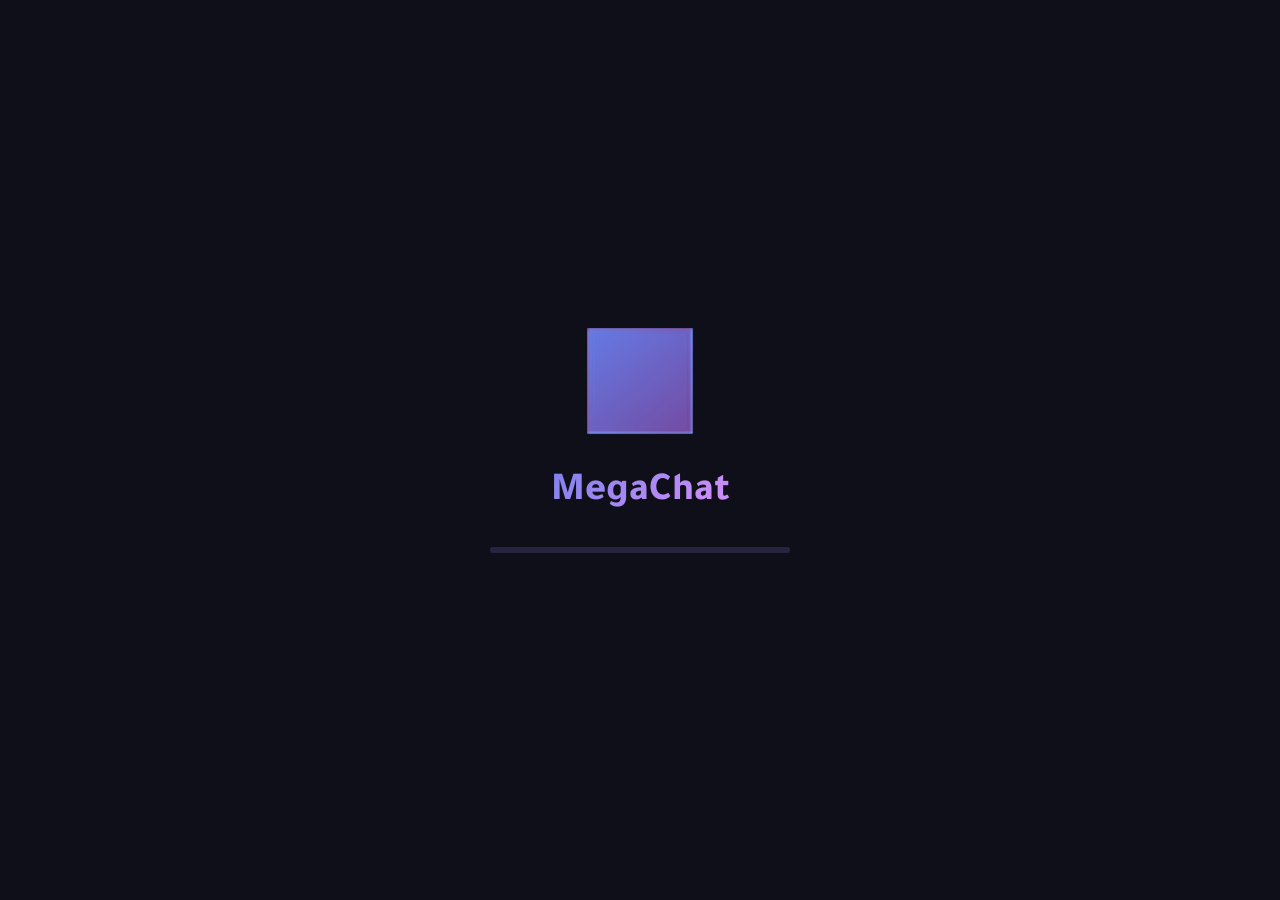
==== commit f16d6484: "Create index.html" ====
--- a/index.html
+++ b/index.html
@@ -3,762 +3,262 @@
 <head>
     <meta charset="UTF-8">
     <meta name="viewport" content="width=device-width, initial-scale=1.0">
-    <title>MegaChat</title>
+    <title>MegaChat - تطبيق المراسلة</title>
+    
+    <!-- CSS Files -->
+    <link rel="stylesheet" href="css/main.css">
+    <link rel="stylesheet" href="css/components.css">
+    <link rel="stylesheet" href="css/animations.css">
+    <link rel="stylesheet" href="css/themes.css">
+    <link rel="stylesheet" href="css/responsive.css">
+    
+    <!-- External Libraries -->
     <link href="https://fonts.googleapis.com/css2?family=Tajawal:wght@300;400;500;700;800;900&display=swap" rel="stylesheet">
     <link rel="stylesheet" href="https://cdnjs.cloudflare.com/ajax/libs/font-awesome/6.4.0/css/all.min.css">
-    <style>
-        * {
-            margin: 0;
-            padding: 0;
-            box-sizing: border-box;
-        }
-
-        :root {
-            --primary: #667eea;
-            --secondary: #764ba2;
-            --accent: #f093fb;
-            --success: #4ade80;
-            --danger: #ef4444;
-            --bg-dark: #0a0a0f;
-            --bg-card: #151520;
-            --bg-hover: #1f1f2e;
-            --text-primary: #ffffff;
-            --text-secondary: #a0a0b0;
-        }
-
-        body {
-            font-family: 'Tajawal', sans-serif;
-            background: var(--bg-dark);
-            color: var(--text-primary);
-            overflow: hidden;
-            height: 100vh;
-        }
-
-        /* Preloader أسطوري */
-        .preloader {
-            position: fixed;
-            inset: 0;
-            background: var(--bg-dark);
-            z-index: 9999;
-            display: flex;
-            align-items: center;
-            justify-content: center;
-            flex-direction: column;
-            transition: all 0.8s cubic-bezier(0.7, 0, 0.3, 1);
-        }
-
-        .preloader.hidden {
-            opacity: 0;
-            pointer-events: none;
-            transform: scale(1.1);
-        }
-
-        .loader-ring {
-            position: relative;
-            width: 150px;
-            height: 150px;
-        }
-
-        .loader-ring svg {
-            position: absolute;
-            inset: 0;
-            transform: rotate(-90deg);
-        }
-
-        .loader-ring circle {
-            fill: none;
-            stroke-width: 4;
-        }
-
-        .loader-ring .bg {
-            stroke: rgba(102, 126, 234, 0.1);
-        }
-
-        .loader-ring .progress {
-            stroke: url(#gradient);
-            stroke-linecap: round;
-            stroke-dasharray: 440;
-            stroke-dashoffset: 440;
-            animation: fill-ring 2s ease-in-out forwards;
-        }
-
-        @keyframes fill-ring {
-            to { stroke-dashoffset: 0; }
-        }
-
-        .loader-text {
-            position: absolute;
-            inset: 0;
-            display: flex;
-            align-items: center;
-            justify-content: center;
-            font-size: 48px;
-            font-weight: 900;
-            background: linear-gradient(135deg, var(--primary), var(--accent));
-            -webkit-background-clip: text;
-            -webkit-text-fill-color: transparent;
-        }
-
-        .loader-subtext {
-            margin-top: 30px;
-            font-size: 14px;
-            color: var(--text-secondary);
-            letter-spacing: 3px;
-            animation: pulse 2s infinite;
-        }
-
-        /* التطبيق */
-        .app {
-            display: flex;
-            height: 100vh;
-            opacity: 0;
-            transform: scale(0.95);
-            transition: all 0.5s ease;
-        }
-
-        .app.visible {
-            opacity: 1;
-            transform: scale(1);
-        }
-
-        /* Sidebar */
-        .sidebar {
-            width: 380px;
-            background: var(--bg-card);
-            border-left: 1px solid rgba(255,255,255,0.05);
-            display: flex;
-            flex-direction: column;
-            position: relative;
-            transform: translateX(0);
-            transition: transform 0.3s ease;
-        }
-
-        .sidebar-header {
-            padding: 25px;
-            display: flex;
-            align-items: center;
-            justify-content: space-between;
-            border-bottom: 1px solid rgba(255,255,255,0.05);
-        }
-
-        .brand {
-            display: flex;
-            align-items: center;
-            gap: 12px;
-            font-size: 28px;
-            font-weight: 800;
-            background: linear-gradient(135deg, var(--primary), var(--accent));
-            -webkit-background-clip: text;
-            -webkit-text-fill-color: transparent;
-        }
-
-        .brand i {
-            font-size: 32px;
-            -webkit-text-fill-color: initial;
-            color: var(--primary);
-        }
-
-        .user-card {
-            padding: 25px;
-            display: flex;
-            align-items: center;
-            gap: 15px;
-            border-bottom: 1px solid rgba(255,255,255,0.05);
-            position: relative;
-            cursor: pointer;
-            transition: all 0.3s ease;
-        }
-
-        .user-card:hover {
-            background: rgba(102, 126, 234, 0.05);
-        }
-
-        .user-avatar {
-            width: 55px;
-            height: 55px;
-            border-radius: 50%;
-            border: 3px solid transparent;
-            background: linear-gradient(135deg, var(--primary), var(--secondary)) padding-box,
-                        linear-gradient(135deg, var(--primary), var(--accent)) border-box;
-            padding: 2px;
-            transition: all 0.3s ease;
-        }
-
-        .user-avatar:hover {
-            transform: scale(1.05) rotate(5deg);
-        }
-
-        .user-avatar img {
-            width: 100%;
-            height: 100%;
-            border-radius: 50%;
-            object-fit: cover;
-        }
-
-        .user-info h3 {
-            font-size: 16px;
-            margin-bottom: 4px;
-        }
-
-        .user-status {
-            font-size: 13px;
-            color: var(--success);
-            display: flex;
-            align-items: center;
-            gap: 6px;
-        }
-
-        .user-status::before {
-            content: '';
-            width: 8px;
-            height: 8px;
-            background: var(--success);
-            border-radius: 50%;
-            box-shadow: 0 0 10px var(--success);
-            animation: pulse 2s infinite;
-        }
-
-        /* البحث */
-        .search-box {
-            padding: 20px 25px;
-            position: relative;
-        }
-
-        .search-box input {
-            width: 100%;
-            padding: 15px 20px 15px 50px;
-            background: var(--bg-hover);
-            border: 2px solid transparent;
-            border-radius: 16px;
-            color: var(--text-primary);
-            font-family: inherit;
-            font-size: 15px;
-            transition: all 0.3s ease;
-        }
-
-        .search-box input:focus {
-            outline: none;
-            border-color: var(--primary);
-            box-shadow: 0 0 20px rgba(102, 126, 234, 0.2);
-        }
-
-        .search-box i {
-            position: absolute;
-            left: 45px;
-            top: 50%;
-            transform: translateY(-50%);
-            color: var(--text-secondary);
-            transition: all 0.3s ease;
-        }
-
-        .search-box input:focus + i {
-            color: var(--primary);
-            transform: translateY(-50%) scale(1.1);
-        }
-
-        /* أزرار الإجراءات */
-        .action-buttons {
-            display: flex;
-            gap: 10px;
-            padding: 0 25px 20px;
-        }
-
-        .btn-action {
-            flex: 1;
-            padding: 12px;
-            background: var(--bg-hover);
-            border: none;
-            border-radius: 12px;
-            color: var(--text-secondary);
-            font-family: inherit;
-            font-size: 13px;
-            cursor: pointer;
-            display: flex;
-            align-items: center;
-            justify-content: center;
-            gap: 8px;
-            transition: all 0.3s ease;
-        }
-
-        .btn-action:hover {
-            background: var(--primary);
-            color: white;
-            transform: translateY(-2px);
-        }
-
-        .btn-action i {
-            font-size: 16px;
-        }
-
-        /* قائمة المحادثات */
-        .conversations-list {
-            flex: 1;
-            overflow-y: auto;
-            padding: 0 15px;
-        }
-
-        .conversation-item {
-            display: flex;
-            align-items: center;
-            gap: 15px;
-            padding: 15px;
-            border-radius: 16px;
-            cursor: pointer;
-            transition: all 0.3s ease;
-            margin-bottom: 8px;
-            position: relative;
-            overflow: hidden;
-        }
-
-        .conversation-item::before {
-            content: '';
-            position: absolute;
-            inset: 0;
-            background: linear-gradient(90deg, var(--primary), transparent);
-            opacity: 0;
-            transition: opacity 0.3s ease;
-        }
-
-        .conversation-item:hover::before,
-        .conversation-item.active::before {
-            opacity: 0.1;
-        }
-
-        .conversation-item:hover,
-        .conversation-item.active {
-            background: var(--bg-hover);
-            transform: translateX(-5px);
-        }
-
-        .conversation-avatar {
-            position: relative;
-            width: 55px;
-            height: 55px;
-            flex-shrink: 0;
-        }
-
-        .conversation-avatar img {
-            width: 100%;
-            height: 100%;
-            border-radius: 50%;
-            object-fit: cover;
-            border: 2px solid transparent;
-            transition: all 0.3s ease;
-        }
-
-        .conversation-item:hover .conversation-avatar img {
-            border-color: var(--primary);
-            transform: scale(1.05);
-        }
-
-        .status-dot {
-            position: absolute;
-            bottom: 3px;
-            right: 3px;
-            width: 14px;
-            height: 14px;
-            border-radius: 50%;
-            border: 3px solid var(--bg-card);
-        }
-
-        .status-dot.online {
-            background: var(--success);
-            box-shadow: 0 0 10px var(--success);
-        }
-
-        .status-dot.offline {
-            background: var(--text-secondary);
-        }
-
-        .conversation-info {
-            flex: 1;
-            min-width: 0;
-            position: relative;
-            z-index: 1;
-        }
-
-        .conversation-header {
-            display: flex;
-            justify-content: space-between;
-            align-items: center;
-            margin-bottom: 6px;
-        }
-
-        .conversation-name {
-            font-weight: 700;
-            font-size: 15px;
-            white-space: nowrap;
-            overflow: hidden;
-            text-overflow: ellipsis;
-        }
-
-        .conversation-time {
-            font-size: 12px;
-            color: var(--text-secondary);
-            white-space: nowrap;
-        }
-
-        .conversation-preview {
-            display: flex;
-            justify-content: space-between;
-            align-items: center;
-            gap: 10px;
-        }
-
-        .conversation-message {
-            font-size: 14px;
-            color: var(--text-secondary);
-            white-space: nowrap;
-            overflow: hidden;
-            text-overflow: ellipsis;
-            flex: 1;
-        }
-
-        .conversation-message.unread {
-            color: var(--text-primary);
-            font-weight: 500;
-        }
-
-        .unread-badge {
-            background: var(--primary);
-            color: white;
-            font-size: 12px;
-            min-width: 22px;
-            height: 22px;
-            border-radius: 50%;
-            display: flex;
-            align-items: center;
-            justify-content: center;
-            font-weight: 700;
-            animation: badge-pulse 2s infinite;
-        }
-
-        @keyframes badge-pulse {
-            0%, 100% { transform: scale(1); }
-            50% { transform: scale(1.1); }
-        }
-
-        /* منطقة الدردشة */
-        .chat-area {
-            flex: 1;
-            display: flex;
-            flex-direction: column;
-            background: var(--bg-dark);
-            position: relative;
-        }
-
-        .chat-header {
-            padding: 20px 30px;
-            background: rgba(21, 21, 32, 0.8);
-            backdrop-filter: blur(20px);
-            border-bottom: 1px solid rgba(255,255,255,0.05);
-            display: flex;
-            align-items: center;
-            justify-content: space-between;
-            z-index: 10;
-        }
-
-        .chat-user-info {
-            display: flex;
-            align-items: center;
-            gap: 15px;
-            cursor: pointer;
-            padding: 8px;
-            border-radius: 16px;
-            transition: all 0.3s ease;
-        }
-
-        .chat-user-info:hover {
-            background: rgba(255,255,255,0.05);
-        }
-
-        .chat-avatar {
-            width: 50px;
-            height: 50px;
-            border-radius: 50%;
-            position: relative;
-        }
-
-        .chat-avatar img {
-            width: 100%;
-            height: 100%;
-            border-radius: 50%;
-            object-fit: cover;
-        }
-
-        .chat-meta h3 {
-            font-size: 17px;
-            margin-bottom: 4px;
-        }
-
-        .chat-status {
-            font-size: 13px;
-            color: var(--text-secondary);
-        }
-
-        .chat-actions {
-            display: flex;
-            gap: 10px;
-        }
-
-        .btn-icon {
-            width: 45px;
-            height: 45px;
-            border-radius: 50%;
-            background: rgba(255,255,255,0.05);
-            border: none;
-            color: var(--text-secondary);
-            font-size: 18px;
-            cursor: pointer;
-            display: flex;
-            align-items: center;
-            justify-content: center;
-            transition: all 0.3s ease;
-            position: relative;
-            overflow: hidden;
-        }
-
-        .btn-icon::before {
-            content: '';
-            position: absolute;
-            inset: 0;
-            background: var(--primary);
-            opacity: 0;
-            transition: opacity 0.3s ease;
-        }
-
-        .btn-icon i {
-            position: relative;
-            z-index: 1;
-        }
-
-        .btn-icon:hover {
-            color: white;
-            transform: translateY(-3px);
-        }
-
-        .btn-icon:hover::before {
-            opacity: 1;
-        }
-
-        /* الرسائل */
-        .messages-container {
-            flex: 1;
-            overflow-y: auto;
-            padding: 30px;
-            display: flex;
-            flex-direction: column;
-            gap: 20px;
-            background-image: 
-                radial-gradient(circle at 20% 50%, rgba(102, 126, 234, 0.03) 0%, transparent 50%),
-                radial-gradient(circle at 80% 80%, rgba(240, 147, 251, 0.03) 0%, transparent 50%);
-        }
-
-        .message-date {
-            text-align: center;
-            color: var(--text-secondary);
-            font-size: 13px;
-            margin: 20px 0;
-            position: relative;
-        }
-
-        .message-date::before,
-        .message-date::after {
-            content: '';
-            position: absolute;
-            top: 50%;
-            width: 100px;
-            height: 1px;
-            background: rgba(255,255,255,0.1);
-        }
-
-        .message-date::before { right: calc(50% + 60px); }
-        .message-date::after { left: calc(50% + 60px); }
-
-        .message {
-            max-width: 70%;
-            padding: 18px 22px;
-            border-radius: 24px;
-            position: relative;
-            animation: message-pop 0.4s cubic-bezier(0.34, 1.56, 0.64, 1);
-            word-wrap: break-word;
-            line-height: 1.6;
-        }
-
-        @keyframes message-pop {
-            0% {
-                opacity: 0;
-                transform: scale(0.8) translateY(20px);
-            }
-            70% {
-                transform: scale(1.02) translateY(-5px);
-            }
-            100% {
-                opacity: 1;
-                transform: scale(1) translateY(0);
-            }
-        }
-
-        .message.sent {
-            align-self: flex-end;
-            background: linear-gradient(135deg, var(--primary), var(--secondary));
-            border-bottom-right-radius: 6px;
-            box-shadow: 0 10px 30px rgba(102, 126, 234, 0.3);
-        }
-
-        .message.received {
-            align-self: flex-start;
-            background: var(--bg-hover);
-            border-bottom-left-radius: 6px;
-            box-shadow: 0 4px 20px rgba(0,0,0,0.2);
-        }
-
-        .message-content {
-            font-size: 15px;
-            margin-bottom: 8px;
-        }
-
-        .message-meta {
-            display: flex;
-            align-items: center;
-            gap: 8px;
-            font-size: 12px;
-            opacity: 0.8;
-        }
-
-        .message.sent .message-meta {
-            color: rgba(255,255,255,0.9);
-            justify-content: flex-end;
-        }
-
-        .message.received .message-meta {
-            color: var(--text-secondary);
-        }
-
-        .message-status {
-            display: flex;
-            gap: 2px;
-        }
-
-        .message-status.read {
-            color: #a3e635;
-        }
-
-        /* مؤشر الكتابة */
-        .typing-indicator {
-            align-self: flex-start;
-            display: none;
-            align-items: center;
-            gap: 12px;
-            padding: 20px 25px;
-            background: var(--bg-hover);
-            border-radius: 24px;
-            border-bottom-left-radius: 6px;
-            box-shadow: 0 4px 20px rgba(0,0,0,0.2);
-        }
-
-        .typing-indicator.active {
-            display: flex;
-            animation: slide-up 0.3s ease;
-        }
-
-        @keyframes slide-up {
-            from {
-                opacity: 0;
-                transform: translateY(10px);
-            }
-            to {
-                opacity: 1;
-                transform: translateY(0);
-            }
-        }
-
-        .typing-dots {
-            display: flex;
-            gap: 6px;
-        }
-
-        .typing-dots span {
-            width: 10px;
-            height: 10px;
-            background: var(--primary);
-            border-radius: 50%;
-            animation: typing-bounce 1.4s infinite ease-in-out both;
-        }
-
-        .typing-dots span:nth-child(1) { animation-delay: -0.32s; }
-        .typing-dots span:nth-child(2) { animation-delay: -0.16s; }
-
-        @keyframes typing-bounce {
-            0%, 80%, 100% { transform: scale(0); }
-            40% { transform: scale(1); }
-        }
-
-        .typing-text {
-            font-size: 14px;
-            color: var(--text-secondary);
-        }
-
-        /* منطقة الإدخال */
-        .input-area {
-            padding: 25px 30px;
-            background: rgba(21, 21, 32, 0.8);
-            backdrop-filter: blur(20px);
-            border-top: 1px solid rgba(255,255,255,0.05);
-            display: flex;
-            gap: 15px;
-            align-items: flex-end;
-        }
-
-        .input-wrapper {
-            flex: 1;
-            display: flex;
-            align-items: center;
-            gap: 12px;
-            background: var(--bg-hover);
-            border-radius: 30px;
-            padding: 8px 8px 8px 20px;
-            border: 2px solid transparent;
-            transition: all 0.3s ease;
-        }
-
-        .input-wrapper:focus-within {
-            border-color: var(--primary);
-            box-shadow: 0 0 20px rgba(102, 126, 234, 0.2);
-        }
-
-        .btn-attach {
-            width: 40px;
-            height: 40px;
-            border-radius: 50%;
-            background: none;
-            border: none;
-            color: var(--text-secondary);
-            font-size: 20px;
-            cursor: pointer;
-            transition: all 0.3s ease;
-            display: flex;
-            align-items: center;
-            justify-content: center;
-        }
-
-        .btn-attach:hover {
-            color: var(--primary);
-            transform: rotate(45deg) scale(1.1);
-        }
-
-        .message-input {
-            flex: 1;
-            background: none;
-            border: none;
-            color: var(--text-primary);
-            font-family: inherit;
-            font-size: 15px;
-            padding: 10px;
-            resize: none;
-            max-height: 120px;
-            min-height: 24px;
-        }
-
-        .message-input:focus {
-          
+    
+    <!-- Meta Tags -->
+    <meta name="description" content="تطبيق مراسلة فائق السرعة">
+    <meta name="theme-color" content="#667eea">
+    <link rel="manifest" href="manifest.json">
+</head>
+<body data-theme="dark">
+    <!-- شاشة التحميل البسيطة -->
+    <div id="preloader" class="preloader">
+        <div class="preloader-content">
+            <div class="logo-3d">
+                <div class="cube">
+                    <div class="face front"></div>
+                    <div class="face back"></div>
+                    <div class="face right"></div>
+                    <div class="face left"></div>
+                    <div class="face top"></div>
+                    <div class="face bottom"></div>
+                </div>
+            </div>
+            <h1 class="loading-text">MegaChat</h1>
+            <div class="progress-container">
+                <div class="progress-bar" id="progressBar"></div>
+                <span class="progress-text" id="progressText">0%</span>
+            </div>
+        </div>
+    </div>
+
+    <!-- التطبيق الرئيسي -->
+    <div id="app" class="app hidden">
+        <!-- Sidebar -->
+        <aside class="sidebar" id="sidebar">
+            <div class="sidebar-header">
+                <div class="brand">
+                    <div class="logo-icon">
+                        <i class="fas fa-comments"></i>
+                    </div>
+                    <span class="brand-name">MegaChat</span>
+                </div>
+                <button class="btn-icon" id="sidebarToggle">
+                    <i class="fas fa-bars"></i>
+                </button>
+            </div>
+
+            <!-- قائمة المستخدم -->
+            <div class="user-card">
+                <div class="user-avatar-container">
+                    <img src="https://i.pravatar.cc/150?img=11" alt="User" class="user-avatar" id="currentUserAvatar">
+                    <div class="status-ring online"></div>
+                </div>
+                <div class="user-info">
+                    <h3 id="currentUserName">أحمد محمد</h3>
+                    <p class="user-status" id="currentUserStatus">متصل الآن</p>
+                </div>
+                <button class="btn-icon dropdown-toggle" id="userMenuBtn">
+                    <i class="fas fa-ellipsis-v"></i>
+                </button>
+                
+                <!-- قائمة منسدلة -->
+                <div class="dropdown-menu" id="userDropdown">
+                    <a href="profile.html" class="dropdown-item">
+                        <i class="fas fa-user"></i>
+                        <span>الملف الشخصي</span>
+                    </a>
+                    <a href="settings.html" class="dropdown-item">
+                        <i class="fas fa-cog"></i>
+                        <span>الإعدادات</span>
+                    </a>
+                    <div class="dropdown-divider"></div>
+                    <a href="#" class="dropdown-item text-danger" id="logoutBtn">
+                        <i class="fas fa-sign-out-alt"></i>
+                        <span>خروج</span>
+                    </a>
+                </div>
+            </div>
+
+            <!-- صندوق البحث -->
+            <div class="search-section">
+                <div class="search-box">
+                    <i class="fas fa-search search-icon"></i>
+                    <input type="text" placeholder="بحث في المحادثات..." id="globalSearch">
+                </div>
+            </div>
+
+            <!-- تبويبات المحادثات -->
+            <div class="tabs-container">
+                <div class="tabs-header">
+                    <button class="tab-btn active" data-tab="chats">
+                        <i class="fas fa-comment"></i>
+                        <span>المحادثات</span>
+                        <span class="badge" id="chatsBadge">3</span>
+                    </button>
+                    <button class="tab-btn" data-tab="groups">
+                        <i class="fas fa-users"></i>
+                        <span>المجموعات</span>
+                    </button>
+                </div>
+
+                <!-- قائمة المحادثات -->
+                <div class="tab-content active" id="chatsTab">
+                    <div class="conversations-list" id="conversationsList"></div>
+                </div>
+
+                <!-- المجموعات -->
+                <div class="tab-content" id="groupsTab">
+                    <div class="groups-list" id="groupsList"></div>
+                </div>
+            </div>
+
+            <!-- زر محادثة جديدة -->
+            <button class="fab-btn" id="newChatBtn">
+                <i class="fas fa-plus"></i>
+            </button>
+        </aside>
+
+        <!-- منطقة الدردشة الرئيسية -->
+        <main class="chat-area" id="chatArea">
+            <!-- حالة فارغة -->
+            <div class="empty-state" id="emptyState">
+                <div class="empty-illustration">
+                    <div class="floating-icons">
+                        <i class="fas fa-comment-alt"></i>
+                        <i class="fas fa-heart"></i>
+                        <i class="fas fa-paper-plane"></i>
+                    </div>
+                </div>
+                <h2>اختر محادثة للبدء</h2>
+                <p>اختر جهة اتصال من القائمة لبدء المحادثة</p>
+            </div>
+
+            <!-- واجهة الدردشة -->
+            <div class="chat-interface hidden" id="chatInterface">
+                <!-- Header -->
+                <header class="chat-header">
+                    <div class="chat-header-info">
+                        <button class="btn-icon mobile-back" id="mobileBack">
+                            <i class="fas fa-arrow-right"></i>
+                        </button>
+                        
+                        <div class="chat-user-info" id="chatUserInfo">
+                            <div class="avatar-container">
+                                <img src="" alt="" class="chat-avatar" id="chatAvatar">
+                                <div class="status-indicator" id="chatStatus"></div>
+                            </div>
+                            <div class="chat-meta">
+                                <h3 id="chatName"></h3>
+                                <span class="chat-status-text" id="chatStatusText"></span>
+                            </div>
+                        </div>
+                    </div>
+
+                    <div class="chat-header-actions">
+                        <button class="btn-icon" id="voiceCallBtn">
+                            <i class="fas fa-phone"></i>
+                        </button>
+                        <button class="btn-icon" id="videoCallBtn">
+                            <i class="fas fa-video"></i>
+                        </button>
+                        <button class="btn-icon" id="chatInfoBtn">
+                            <i class="fas fa-info-circle"></i>
+                        </button>
+                    </div>
+                </header>
+
+                <!-- منطقة الرسائل -->
+                <div class="messages-container" id="messagesContainer">
+                    <div class="chat-date-divider">
+                        <span>اليوم</span>
+                    </div>
+                    <div class="messages-list" id="messagesList"></div>
+                    
+                    <!-- مؤشر الكتابة -->
+                    <div class="typing-indicator hidden" id="typingIndicator">
+                        <div class="typing-bubble">
+                            <span></span>
+                            <span></span>
+                            <span></span>
+                        </div>
+                        <span class="typing-text">يكتب الآن...</span>
+                    </div>
+                </div>
+
+                <!-- منطقة الإدخال -->
+                <footer class="chat-input-area">
+                    <div class="input-container">
+                        <button class="btn-icon attach-btn" id="attachBtn">
+                            <i class="fas fa-plus-circle"></i>
+                        </button>
+                        
+                        <div class="input-wrapper">
+                            <button class="btn-icon emoji-btn" id="emojiBtn">
+                                <i class="far fa-smile"></i>
+                            </button>
+                            
+                            <div class="text-input-container">
+                                <textarea 
+                                    id="messageInput" 
+                                    placeholder="اكتب رسالتك..." 
+                                    rows="1"
+                                ></textarea>
+                            </div>
+                            
+                            <button class="btn-icon voice-btn" id="voiceBtn">
+                                <i class="fas fa-microphone"></i>
+                            </button>
+                        </div>
+
+                        <button class="btn-send" id="sendBtn">
+                            <i class="fas fa-paper-plane"></i>
+                        </button>
+                    </div>
+
+                    <!-- قائمة المرفقات -->
+                    <div class="attach-menu hidden" id="attachMenu">
+                        <div class="attach-grid">
+                            <button class="attach-item" data-type="image">
+                                <div class="attach-icon" style="--color: #e91e63;">
+                                    <i class="fas fa-image"></i>
+                                </div>
+                                <span>صورة</span>
+                            </button>
+                            <button class="attach-item" data-type="document">
+                                <div class="attach-icon" style="--color: #4caf50;">
+                                    <i class="fas fa-file-alt"></i>
+                                </div>
+                                <span>ملف</span>
+                            </button>
+                            <button class="attach-item" data-type="location">
+                                <div class="attach-icon" style="--color: #f44336;">
+                                    <i class="fas fa-map-marker-alt"></i>
+                                </div>
+                                <span>موقع</span>
+                            </button>
+                        </div>
+                    </div>
+                </footer>
+            </div>
+        </main>
+
+        <!-- الإشعارات -->
+        <div class="notifications-container" id="notificationsContainer"></div>
+    </div>
+
+    <!-- JavaScript Files -->
+    <script src="js/app.js"></script>
+</body>
+</html>
--- a/css/main.css
+++ b/css/main.css
@@ -0,0 +1,953 @@
+/* ==========================================
+   MegaChat Pro - Main Styles
+   ========================================== */
+
+/* CSS Variables */
+:root {
+    /* الألوان الأساسية */
+    --primary: #667eea;
+    --primary-light: #8b5cf6;
+    --primary-dark: #5a67d8;
+    --secondary: #764ba2;
+    --accent: #f093fb;
+    
+    /* ألوان الحالة */
+    --online: #4ade80;
+    --offline: #9ca3af;
+    --away: #fbbf24;
+    --busy: #ef4444;
+    
+    /* الخلفيات */
+    --bg-primary: #0f0f1a;
+    --bg-secondary: #1a1a2e;
+    --bg-tertiary: #252542;
+    --bg-elevated: #2d2d4a;
+    
+    /* النصوص */
+    --text-primary: #ffffff;
+    --text-secondary: #a0a0b0;
+    --text-tertiary: #6b7280;
+    --text-muted: #4b5563;
+    
+    /* الحدود والظلال */
+    --border-color: rgba(255, 255, 255, 0.1);
+    --shadow-sm: 0 1px 2px 0 rgba(0, 0, 0, 0.05);
+    --shadow: 0 4px 6px -1px rgba(0, 0, 0, 0.1);
+    --shadow-lg: 0 10px 15px -3px rgba(0, 0, 0, 0.1);
+    --shadow-xl: 0 20px 25px -5px rgba(0, 0, 0, 0.1);
+    
+    /* المسافات */
+    --space-xs: 0.25rem;
+    --space-sm: 0.5rem;
+    --space-md: 1rem;
+    --space-lg: 1.5rem;
+    --space-xl: 2rem;
+    
+    /* الحواف */
+    --radius-sm: 0.375rem;
+    --radius: 0.5rem;
+    --radius-lg: 0.75rem;
+    --radius-xl: 1rem;
+    --radius-full: 9999px;
+    
+    /* الانتقالات */
+    --transition-fast: 150ms ease;
+    --transition: 300ms ease;
+    --transition-slow: 500ms ease;
+    
+    /* الخطوط */
+    --font-family: 'Tajawal', -apple-system, BlinkMacSystemFont, sans-serif;
+    --font-mono: 'Courier New', monospace;
+}
+
+/* Reset & Base */
+*, *::before, *::after {
+    margin: 0;
+    padding: 0;
+    box-sizing: border-box;
+}
+
+html {
+    font-size: 16px;
+    -webkit-font-smoothing: antialiased;
+    -moz-osx-font-smoothing: grayscale;
+}
+
+body {
+    font-family: var(--font-family);
+    background: var(--bg-primary);
+    color: var(--text-primary);
+    line-height: 1.5;
+    overflow: hidden;
+    height: 100vh;
+    width: 100vw;
+}
+
+/* Scrollbar */
+::-webkit-scrollbar {
+    width: 6px;
+    height: 6px;
+}
+
+::-webkit-scrollbar-track {
+    background: transparent;
+}
+
+::-webkit-scrollbar-thumb {
+    background: var(--bg-tertiary);
+    border-radius: var(--radius-full);
+}
+
+::-webkit-scrollbar-thumb:hover {
+    background: var(--text-tertiary);
+}
+
+/* Utility Classes */
+.hidden { display: none !important; }
+.invisible { visibility: hidden; }
+.flex { display: flex; }
+.flex-col { flex-direction: column; }
+.items-center { align-items: center; }
+.justify-center { justify-content: center; }
+.gap-2 { gap: 0.5rem; }
+.gap-4 { gap: 1rem; }
+.w-full { width: 100%; }
+.h-full { height: 100%; }
+.relative { position: relative; }
+.absolute { position: absolute; }
+
+/* Preloader */
+.preloader {
+    position: fixed;
+    inset: 0;
+    background: var(--bg-primary);
+    display: flex;
+    align-items: center;
+    justify-content: center;
+    z-index: 9999;
+    transition: opacity var(--transition-slow), visibility var(--transition-slow);
+}
+
+.preloader.hidden {
+    opacity: 0;
+    visibility: hidden;
+}
+
+.preloader-content {
+    text-align: center;
+    padding: var(--space-xl);
+}
+
+/* 3D Logo Animation */
+.logo-3d {
+    width: 100px;
+    height: 100px;
+    margin: 0 auto var(--space-xl);
+    perspective: 1000px;
+}
+
+.cube {
+    width: 100%;
+    height: 100%;
+    position: relative;
+    transform-style: preserve-3d;
+    animation: rotate3d 4s infinite linear;
+}
+
+.face {
+    position: absolute;
+    width: 100px;
+    height: 100px;
+    background: linear-gradient(135deg, var(--primary), var(--secondary));
+    border: 2px solid rgba(255,255,255,0.1);
+    opacity: 0.9;
+}
+
+.front  { transform: translateZ(50px); }
+.back   { transform: rotateY(180deg) translateZ(50px); }
+.right  { transform: rotateY(90deg) translateZ(50px); }
+.left   { transform: rotateY(-90deg) translateZ(50px); }
+.top    { transform: rotateX(90deg) translateZ(50px); }
+.bottom { transform: rotateX(-90deg) translateZ(50px); }
+
+@keyframes rotate3d {
+    0% { transform: rotateX(0deg) rotateY(0deg); }
+    100% { transform: rotateX(360deg) rotateY(360deg); }
+}
+
+.loading-text {
+    font-size: 2.5rem;
+    font-weight: 800;
+    background: linear-gradient(135deg, var(--primary), var(--accent));
+    -webkit-background-clip: text;
+    -webkit-text-fill-color: transparent;
+    margin-bottom: var(--space-lg);
+    animation: pulse 2s infinite;
+}
+
+.progress-container {
+    width: 300px;
+    height: 6px;
+    background: var(--bg-tertiary);
+    border-radius: var(--radius-full);
+    margin: 0 auto var(--space-md);
+    position: relative;
+    overflow: hidden;
+}
+
+.progress-bar {
+    height: 100%;
+    background: linear-gradient(90deg, var(--primary), var(--accent));
+    border-radius: var(--radius-full);
+    width: 0%;
+    transition: width 0.3s ease;
+    position: relative;
+    overflow: hidden;
+}
+
+.progress-bar::after {
+    content: '';
+    position: absolute;
+    top: 0;
+    left: 0;
+    right: 0;
+    bottom: 0;
+    background: linear-gradient(90deg, transparent, rgba(255,255,255,0.3), transparent);
+    animation: shimmer 1.5s infinite;
+}
+
+@keyframes shimmer {
+    0% { transform: translateX(-100%); }
+    100% { transform: translateX(100%); }
+}
+
+.progress-text {
+    position: absolute;
+    top: -25px;
+    left: 50%;
+    transform: translateX(-50%);
+    font-size: 0.875rem;
+    color: var(--text-secondary);
+    font-weight: 600;
+}
+
+.loading-status {
+    color: var(--text-secondary);
+    font-size: 0.875rem;
+    animation: fadeInOut 2s infinite;
+}
+
+@keyframes fadeInOut {
+    0%, 100% { opacity: 0.5; }
+    50% { opacity: 1; }
+}
+
+/* App Container */
+.app {
+    display: flex;
+    height: 100vh;
+    width: 100vw;
+    overflow: hidden;
+    opacity: 0;
+    transition: opacity var(--transition-slow);
+}
+
+.app.visible {
+    opacity: 1;
+}
+
+/* Sidebar */
+.sidebar {
+    width: 380px;
+    min-width: 380px;
+    background: var(--bg-secondary);
+    border-left: 1px solid var(--border-color);
+    display: flex;
+    flex-direction: column;
+    position: relative;
+    z-index: 100;
+    transition: transform var(--transition);
+}
+
+.sidebar.collapsed {
+    transform: translateX(100%);
+}
+
+/* Sidebar Header */
+.sidebar-header {
+    padding: var(--space-md) var(--space-lg);
+    display: flex;
+    align-items: center;
+    justify-content: space-between;
+    border-bottom: 1px solid var(--border-color);
+}
+
+.brand {
+    display: flex;
+    align-items: center;
+    gap: var(--space-sm);
+}
+
+.logo-icon {
+    width: 40px;
+    height: 40px;
+    background: linear-gradient(135deg, var(--primary), var(--secondary));
+    border-radius: var(--radius-lg);
+    display: flex;
+    align-items: center;
+    justify-content: center;
+    font-size: 1.25rem;
+    box-shadow: 0 4px 15px rgba(102, 126, 234, 0.4);
+}
+
+.brand-name {
+    font-size: 1.5rem;
+    font-weight: 700;
+    background: linear-gradient(135deg, var(--primary), var(--accent));
+    -webkit-background-clip: text;
+    -webkit-text-fill-color: transparent;
+}
+
+/* Buttons */
+.btn-icon {
+    width: 40px;
+    height: 40px;
+    border-radius: var(--radius-full);
+    border: none;
+    background: transparent;
+    color: var(--text-secondary);
+    cursor: pointer;
+    display: flex;
+    align-items: center;
+    justify-content: center;
+    transition: all var(--transition-fast);
+    position: relative;
+}
+
+.btn-icon:hover {
+    background: var(--bg-tertiary);
+    color: var(--text-primary);
+    transform: scale(1.05);
+}
+
+.btn-icon:active {
+    transform: scale(0.95);
+}
+
+/* User Card */
+.user-card {
+    padding: var(--space-md) var(--space-lg);
+    display: flex;
+    align-items: center;
+    gap: var(--space-md);
+    position: relative;
+    cursor: pointer;
+    transition: background var(--transition-fast);
+}
+
+.user-card:hover {
+    background: var(--bg-tertiary);
+}
+
+.user-avatar-container {
+    position: relative;
+    width: 50px;
+    height: 50px;
+}
+
+.user-avatar {
+    width: 100%;
+    height: 100%;
+    border-radius: var(--radius-full);
+    object-fit: cover;
+    border: 3px solid transparent;
+    background: linear-gradient(135deg, var(--primary), var(--secondary)) border-box;
+    -webkit-mask: linear-gradient(#fff 0 0) padding-box, linear-gradient(#fff 0 0);
+    -webkit-mask-composite: xor;
+    mask-composite: exclude;
+}
+
+.status-ring {
+    position: absolute;
+    bottom: 0;
+    right: 0;
+    width: 14px;
+    height: 14px;
+    border-radius: var(--radius-full);
+    border: 2px solid var(--bg-secondary);
+}
+
+.status-ring.online { background: var(--online); box-shadow: 0 0 10px var(--online); }
+.status-ring.offline { background: var(--offline); }
+.status-ring.away { background: var(--away); }
+.status-ring.busy { background: var(--busy); }
+
+.story-ring {
+    position: absolute;
+    inset: -3px;
+    border-radius: var(--radius-full);
+    border: 2px solid transparent;
+    pointer-events: none;
+}
+
+.story-ring[data-has-story="true"] {
+    border-color: var(--accent);
+    animation: storyPulse 2s infinite;
+}
+
+@keyframes storyPulse {
+    0%, 100% { box-shadow: 0 0 0 0 rgba(240, 147, 251, 0.4); }
+    50% { box-shadow: 0 0 0 10px rgba(240, 147, 251, 0); }
+}
+
+.user-info {
+    flex: 1;
+    min-width: 0;
+}
+
+.user-info h3 {
+    font-size: 1rem;
+    font-weight: 600;
+    margin-bottom: 2px;
+    white-space: nowrap;
+    overflow: hidden;
+    text-overflow: ellipsis;
+}
+
+.user-status {
+    font-size: 0.75rem;
+    color: var(--online);
+    display: flex;
+    align-items: center;
+    gap: 4px;
+}
+
+/* Dropdown */
+.dropdown-menu {
+    position: absolute;
+    top: 100%;
+    right: var(--space-lg);
+    background: var(--bg-elevated);
+    border-radius: var(--radius-lg);
+    box-shadow: var(--shadow-xl);
+    min-width: 200px;
+    padding: var(--space-sm);
+    opacity: 0;
+    visibility: hidden;
+    transform: translateY(-10px);
+    transition: all var(--transition);
+    z-index: 1000;
+    border: 1px solid var(--border-color);
+}
+
+.dropdown-menu.active {
+    opacity: 1;
+    visibility: visible;
+    transform: translateY(0);
+}
+
+.dropdown-item {
+    display: flex;
+    align-items: center;
+    gap: var(--space-md);
+    padding: var(--space-md);
+    color: var(--text-primary);
+    text-decoration: none;
+    border-radius: var(--radius);
+    transition: background var(--transition-fast);
+    cursor: pointer;
+}
+
+.dropdown-item:hover {
+    background: var(--bg-tertiary);
+}
+
+.dropdown-item.text-danger {
+    color: var(--busy);
+}
+
+.dropdown-divider {
+    height: 1px;
+    background: var(--border-color);
+    margin: var(--space-sm) 0;
+}
+
+/* Search Section */
+.search-section {
+    padding: var(--space-md) var(--space-lg);
+    border-bottom: 1px solid var(--border-color);
+}
+
+.search-box {
+    position: relative;
+    display: flex;
+    align-items: center;
+}
+
+.search-icon {
+    position: absolute;
+    right: var(--space-md);
+    color: var(--text-secondary);
+    pointer-events: none;
+}
+
+.search-box input {
+    width: 100%;
+    padding: var(--space-md) var(--space-xl);
+    padding-left: 40px;
+    background: var(--bg-tertiary);
+    border: 2px solid transparent;
+    border-radius: var(--radius-full);
+    color: var(--text-primary);
+    font-family: inherit;
+    font-size: 0.9rem;
+    transition: all var(--transition-fast);
+}
+
+.search-box input:focus {
+    outline: none;
+    border-color: var(--primary);
+    background: var(--bg-elevated);
+}
+
+.search-filter {
+    position: absolute;
+    left: var(--space-sm);
+}
+
+/* Search Filters */
+.search-filters {
+    display: flex;
+    gap: var(--space-sm);
+    margin-top: var(--space-md);
+    overflow-x: auto;
+    padding-bottom: var(--space-sm);
+}
+
+.filter-chip {
+    display: flex;
+    align-items: center;
+    gap: var(--space-xs);
+    padding: var(--space-sm) var(--space-md);
+    background: var(--bg-tertiary);
+    border-radius: var(--radius-full);
+    font-size: 0.8rem;
+    color: var(--text-secondary);
+    cursor: pointer;
+    white-space: nowrap;
+    transition: all var(--transition-fast);
+    border: 1px solid transparent;
+}
+
+.filter-chip:hover {
+    background: var(--bg-elevated);
+}
+
+.filter-chip.active {
+    background: linear-gradient(135deg, var(--primary), var(--secondary));
+    color: white;
+    border-color: var(--primary);
+}
+
+/* Tabs */
+.tabs-container {
+    flex: 1;
+    display: flex;
+    flex-direction: column;
+    overflow: hidden;
+}
+
+.tabs-header {
+    display: flex;
+    padding: 0 var(--space-lg);
+    border-bottom: 1px solid var(--border-color);
+    gap: var(--space-xs);
+}
+
+.tab-btn {
+    flex: 1;
+    padding: var(--space-md);
+    background: none;
+    border: none;
+    color: var(--text-secondary);
+    font-family: inherit;
+    font-size: 0.85rem;
+    cursor: pointer;
+    position: relative;
+    transition: all var(--transition-fast);
+    display: flex;
+    align-items: center;
+    justify-content: center;
+    gap: var(--space-xs);
+    border-bottom: 2px solid transparent;
+    margin-bottom: -1px;
+}
+
+.tab-btn:hover {
+    color: var(--text-primary);
+    background: var(--bg-tertiary);
+}
+
+.tab-btn.active {
+    color: var(--primary);
+    border-bottom-color: var(--primary);
+}
+
+.badge {
+    background: var(--primary);
+    color: white;
+    font-size: 0.7rem;
+    padding: 2px 6px;
+    border-radius: var(--radius-full);
+    font-weight: 600;
+}
+
+/* Tab Content */
+.tab-content {
+    display: none;
+    flex: 1;
+    overflow-y: auto;
+    padding: var(--space-md);
+}
+
+.tab-content.active {
+    display: block;
+}
+
+/* Conversations List */
+.conversations-list {
+    display: flex;
+    flex-direction: column;
+    gap: var(--space-xs);
+}
+
+.conversation-item {
+    display: flex;
+    align-items: center;
+    gap: var(--space-md);
+    padding: var(--space-md);
+    border-radius: var(--radius-lg);
+    cursor: pointer;
+    transition: all var(--transition-fast);
+    position: relative;
+    overflow: hidden;
+}
+
+.conversation-item::before {
+    content: '';
+    position: absolute;
+    left: 0;
+    top: 0;
+    height: 100%;
+    width: 0;
+    background: linear-gradient(90deg, var(--primary), transparent);
+    opacity: 0.1;
+    transition: width 0.3s ease;
+}
+
+.conversation-item:hover::before,
+.conversation-item.active::before {
+    width: 100%;
+}
+
+.conversation-item:hover,
+.conversation-item.active {
+    background: var(--bg-tertiary);
+}
+
+.conversation-avatar {
+    position: relative;
+    width: 50px;
+    height: 50px;
+    flex-shrink: 0;
+}
+
+.conversation-avatar img {
+    width: 100%;
+    height: 100%;
+    border-radius: var(--radius-full);
+    object-fit: cover;
+}
+
+.conversation-info {
+    flex: 1;
+    min-width: 0;
+}
+
+.conversation-header {
+    display: flex;
+    justify-content: space-between;
+    align-items: center;
+    margin-bottom: 4px;
+}
+
+.conversation-name {
+    font-weight: 600;
+    font-size: 0.95rem;
+    white-space: nowrap;
+    overflow: hidden;
+    text-overflow: ellipsis;
+}
+
+.conversation-time {
+    font-size: 0.75rem;
+    color: var(--text-tertiary);
+    white-space: nowrap;
+}
+
+.conversation-preview {
+    display: flex;
+    justify-content: space-between;
+    align-items: center;
+    gap: var(--space-sm);
+}
+
+.conversation-message {
+    font-size: 0.85rem;
+    color: var(--text-secondary);
+    white-space: nowrap;
+    overflow: hidden;
+    text-overflow: ellipsis;
+    flex: 1;
+}
+
+.conversation-message.unread {
+    color: var(--text-primary);
+    font-weight: 500;
+}
+
+.conversation-badge {
+    background: var(--primary);
+    color: white;
+    font-size: 0.7rem;
+    min-width: 20px;
+    height: 20px;
+    border-radius: var(--radius-full);
+    display: flex;
+    align-items: center;
+    justify-content: center;
+    font-weight: 600;
+    animation: badgePulse 2s infinite;
+}
+
+@keyframes badgePulse {
+    0%, 100% { transform: scale(1); }
+    50% { transform: scale(1.1); }
+}
+
+/* Floating Action Button */
+.fab-btn {
+    position: absolute;
+    bottom: var(--space-xl);
+    left: var(--space-xl);
+    width: 56px;
+    height: 56px;
+    border-radius: var(--radius-full);
+    background: linear-gradient(135deg, var(--primary), var(--secondary));
+    border: none;
+    color: white;
+    font-size: 1.5rem;
+    cursor: pointer;
+    box-shadow: 0 4px 15px rgba(102, 126, 234, 0.4);
+    transition: all var(--transition);
+    display: flex;
+    align-items: center;
+    justify-content: center;
+    z-index: 10;
+}
+
+.fab-btn:hover {
+    transform: scale(1.1) rotate(90deg);
+    box-shadow: 0 6px 20px rgba(102, 126, 234, 0.6);
+}
+
+.fab-tooltip {
+    position: absolute;
+    right: calc(100% + 10px);
+    background: var(--bg-elevated);
+    padding: var(--space-sm) var(--space-md);
+    border-radius: var(--radius);
+    font-size: 0.8rem;
+    white-space: nowrap;
+    opacity: 0;
+    visibility: hidden;
+    transform: translateX(10px);
+    transition: all var(--transition-fast);
+}
+
+.fab-btn:hover .fab-tooltip {
+    opacity: 1;
+    visibility: visible;
+    transform: translateX(0);
+}
+
+/* Chat Area */
+.chat-area {
+    flex: 1;
+    display: flex;
+    flex-direction: column;
+    background: var(--bg-primary);
+    position: relative;
+    overflow: hidden;
+}
+
+/* Empty State */
+.empty-state {
+    flex: 1;
+    display: flex;
+    flex-direction: column;
+    align-items: center;
+    justify-content: center;
+    text-align: center;
+    padding: var(--space-xl);
+    color: var(--text-secondary);
+}
+
+.empty-illustration {
+    width: 200px;
+    height: 200px;
+    margin-bottom: var(--space-xl);
+    position: relative;
+}
+
+.floating-icons {
+    width: 100%;
+    height: 100%;
+    position: relative;
+}
+
+.floating-icons i {
+    position: absolute;
+    font-size: 3rem;
+    color: var(--primary);
+    opacity: 0.3;
+    animation: float 3s ease-in-out infinite;
+}
+
+.floating-icons i:nth-child(1) {
+    top: 20%;
+    left: 20%;
+    animation-delay: 0s;
+}
+
+.floating-icons i:nth-child(2) {
+    top: 50%;
+    right: 20%;
+    animation-delay: 1s;
+    color: var(--accent);
+}
+
+.floating-icons i:nth-child(3) {
+    bottom: 20%;
+    left: 40%;
+    animation-delay: 2s;
+}
+
+@keyframes float {
+    0%, 100% { transform: translateY(0) rotate(0deg); }
+    50% { transform: translateY(-20px) rotate(5deg); }
+}
+
+.empty-state h2 {
+    font-size: 1.5rem;
+    margin-bottom: var(--space-sm);
+    color: var(--text-primary);
+}
+
+.empty-state p {
+    margin-bottom: var(--space-lg);
+    max-width: 300px;
+}
+
+.btn-primary {
+    padding: var(--space-md) var(--space-xl);
+    background: linear-gradient(135deg, var(--primary), var(--secondary));
+    border: none;
+    border-radius: var(--radius-full);
+    color: white;
+    font-family: inherit;
+    font-size: 1rem;
+    cursor: pointer;
+    display: flex;
+    align-items: center;
+    gap: var(--space-sm);
+    transition: all var(--transition-fast);
+    box-shadow: 0 4px 15px rgba(102, 126, 234, 0.4);
+}
+
+.btn-primary:hover {
+    transform: translateY(-2px);
+    box-shadow: 0 6px 20px rgba(102, 126, 234, 0.6);
+}
+
+/* Chat Interface */
+.chat-interface {
+    flex: 1;
+    display: flex;
+    flex-direction: column;
+    height: 100%;
+}
+
+/* Chat Header */
+.chat-header {
+    padding: var(--space-md) var(--space-xl);
+    background: rgba(26, 26, 46, 0.95);
+    backdrop-filter: blur(10px);
+    border-bottom: 1px solid var(--border-color);
+    display: flex;
+    align-items: center;
+    justify-content: space-between;
+    z-index: 10;
+}
+
+.chat-header-info {
+    display: flex;
+    align-items: center;
+    gap: var(--space-md);
+}
+
+.mobile-back {
+    display: none;
+}
+
+.chat-user-info {
+    display: flex;
+    align-items: center;
+    gap: var(--space-md);
+    cursor: pointer;
+    padding: var(--space-sm);
+    border-radius: var(--radius-lg);
+    transition: background var(--transition-fast);
+}
+
+.chat-user-info:hover {
+    background: var(--bg-tertiary);
+}
+
+.avatar-container {
+    position: relative;
+    width: 45px;
+    height: 45px;
+}
+
+.chat-avatar {
+    width: 100%;
+    height: 100%;
+    border-radius: var(--radius-full);
+    object-fit: cover;
+}
+
+.status-indicator {
+    position: absolute;
+    bottom: 0;
+    right: 0;
+    width: 12px;
+    height: 12px;
+    border-radius: var(--radius-full);
+    border: 2px solid var(--bg-secondary);
+}
+
+.status-indicator.online { 
+    background: var(--online); 
+    box-shadow: 0 0 8px var(--online);
+    animation:
--- a/css/components.css
+++ b/css/components.css
@@ -0,0 +1,706 @@
+/* ==========================================
+   MegaChat Pro - Components Styles
+   ========================================== */
+
+/* Cards */
+.card {
+    background: var(--bg-secondary);
+    border-radius: var(--radius-xl);
+    padding: var(--space-lg);
+    border: 1px solid var(--border-color);
+    box-shadow: var(--shadow);
+    transition: all var(--transition-fast);
+}
+
+.card:hover {
+    box-shadow: var(--shadow-lg);
+    transform: translateY(-2px);
+}
+
+.card-header {
+    display: flex;
+    align-items: center;
+    justify-content: space-between;
+    margin-bottom: var(--space-md);
+}
+
+.card-title {
+    font-size: 1.125rem;
+    font-weight: 700;
+}
+
+/* Badges */
+.badge {
+    display: inline-flex;
+    align-items: center;
+    padding: 0.25rem 0.75rem;
+    border-radius: var(--radius-full);
+    font-size: 0.75rem;
+    font-weight: 600;
+}
+
+.badge-primary {
+    background: var(--primary);
+    color: white;
+}
+
+.badge-success {
+    background: rgba(74, 222, 128, 0.2);
+    color: var(--online);
+}
+
+.badge-warning {
+    background: rgba(251, 191, 36, 0.2);
+    color: var(--away);
+}
+
+.badge-danger {
+    background: rgba(239, 68, 68, 0.2);
+    color: var(--busy);
+}
+
+/* Avatars */
+.avatar-group {
+    display: flex;
+    align-items: center;
+}
+
+.avatar-group .avatar {
+    border: 2px solid var(--bg-secondary);
+    margin-left: -0.5rem;
+}
+
+.avatar-group .avatar:first-child {
+    margin-left: 0;
+}
+
+.avatar-sm { width: 32px; height: 32px; }
+.avatar-md { width: 40px; height: 40px; }
+.avatar-lg { width: 56px; height: 56px; }
+.avatar-xl { width: 80px; height: 80px; }
+
+/* Buttons Variants */
+.btn-secondary {
+    background: var(--bg-tertiary);
+    color: var(--text-primary);
+    border: none;
+    padding: var(--space-md) var(--space-xl);
+    border-radius: var(--radius-full);
+    cursor: pointer;
+    transition: all var(--transition-fast);
+}
+
+.btn-secondary:hover {
+    background: var(--bg-elevated);
+}
+
+.btn-ghost {
+    background: transparent;
+    color: var(--text-secondary);
+    border: none;
+    padding: var(--space-md);
+    border-radius: var(--radius-full);
+    cursor: pointer;
+    transition: all var(--transition-fast);
+}
+
+.btn-ghost:hover {
+    background: rgba(255, 255, 255, 0.05);
+    color: var(--text-primary);
+}
+
+.btn-danger-soft {
+    background: rgba(239, 68, 68, 0.1);
+    color: var(--busy);
+    border: none;
+    padding: var(--space-md) var(--space-xl);
+    border-radius: var(--radius-full);
+    cursor: pointer;
+    transition: all var(--transition-fast);
+}
+
+.btn-danger-soft:hover {
+    background: rgba(239, 68, 68, 0.2);
+}
+
+/* Tooltips */
+[data-tooltip] {
+    position: relative;
+}
+
+[data-tooltip]::after {
+    content: attr(data-tooltip);
+    position: absolute;
+    bottom: calc(100% + 8px);
+    left: 50%;
+    transform: translateX(-50%);
+    padding: 0.5rem 1rem;
+    background: var(--bg-elevated);
+    color: var(--text-primary);
+    font-size: 0.75rem;
+    border-radius: var(--radius);
+    white-space: nowrap;
+    opacity: 0;
+    visibility: hidden;
+    transition: all var(--transition-fast);
+    box-shadow: var(--shadow-lg);
+    border: 1px solid var(--border-color);
+}
+
+[data-tooltip]:hover::after {
+    opacity: 1;
+    visibility: visible;
+}
+
+/* Skeleton Loading */
+.skeleton {
+    background: linear-gradient(90deg, var(--bg-tertiary) 25%, var(--bg-elevated) 50%, var(--bg-tertiary) 75%);
+    background-size: 200% 100%;
+    animation: skeleton-loading 1.5s infinite;
+    border-radius: var(--radius);
+}
+
+@keyframes skeleton-loading {
+    0% { background-position: 200% 0; }
+    100% { background-position: -200% 0; }
+}
+
+.skeleton-text {
+    height: 1em;
+    margin-bottom: 0.5em;
+}
+
+.skeleton-circle {
+    border-radius: var(--radius-full);
+}
+
+/* Context Menu */
+.context-menu {
+    position: fixed;
+    background: var(--bg-elevated);
+    border-radius: var(--radius-lg);
+    padding: var(--space-sm);
+    box-shadow: var(--shadow-xl);
+    border: 1px solid var(--border-color);
+    min-width: 200px;
+    z-index: 9999;
+    opacity: 0;
+    visibility: hidden;
+    transform: scale(0.95);
+    transition: all var(--transition-fast);
+}
+
+.context-menu.active {
+    opacity: 1;
+    visibility: visible;
+    transform: scale(1);
+}
+
+.context-item {
+    display: flex;
+    align-items: center;
+    gap: var(--space-md);
+    padding: var(--space-md);
+    border-radius: var(--radius);
+    cursor: pointer;
+    transition: all var(--transition-fast);
+    color: var(--text-primary);
+}
+
+.context-item:hover {
+    background: var(--bg-tertiary);
+}
+
+.context-item.danger {
+    color: var(--busy);
+}
+
+.context-item.danger:hover {
+    background: rgba(239, 68, 68, 0.1);
+}
+
+/* Reactions */
+.reactions-bar {
+    display: flex;
+    gap: var(--space-xs);
+    padding: var(--space-xs);
+    background: var(--bg-elevated);
+    border-radius: var(--radius-full);
+    box-shadow: var(--shadow-lg);
+    position: absolute;
+    bottom: calc(100% + 8px);
+    opacity: 0;
+    visibility: hidden;
+    transition: all var(--transition-fast);
+}
+
+.message:hover .reactions-bar {
+    opacity: 1;
+    visibility: visible;
+}
+
+.reaction-btn {
+    width: 32px;
+    height: 32px;
+    border-radius: var(--radius-full);
+    border: none;
+    background: transparent;
+    cursor: pointer;
+    font-size: 1.25rem;
+    transition: all var(--transition-fast);
+    display: flex;
+    align-items: center;
+    justify-content: center;
+}
+
+.reaction-btn:hover {
+    background: var(--bg-tertiary);
+    transform: scale(1.2);
+}
+
+.reaction-count {
+    display: inline-flex;
+    align-items: center;
+    gap: 2px;
+    padding: 2px 6px;
+    background: var(--bg-tertiary);
+    border-radius: var(--radius-full);
+    font-size: 0.75rem;
+    margin-top: 4px;
+}
+
+/* File Attachments */
+.file-attachment {
+    display: flex;
+    align-items: center;
+    gap: var(--space-md);
+    padding: var(--space-md);
+    background: rgba(255, 255, 255, 0.05);
+    border-radius: var(--radius-lg);
+    max-width: 300px;
+}
+
+.file-icon {
+    width: 48px;
+    height: 48px;
+    background: var(--primary);
+    border-radius: var(--radius);
+    display: flex;
+    align-items: center;
+    justify-content: center;
+    font-size: 1.5rem;
+    color: white;
+}
+
+.file-info {
+    flex: 1;
+    min-width: 0;
+}
+
+.file-name {
+    font-weight: 500;
+    white-space: nowrap;
+    overflow: hidden;
+    text-overflow: ellipsis;
+    margin-bottom: 4px;
+}
+
+.file-size {
+    font-size: 0.75rem;
+    color: var(--text-secondary);
+}
+
+/* Voice Message */
+.voice-message {
+    display: flex;
+    align-items: center;
+    gap: var(--space-md);
+    min-width: 250px;
+}
+
+.voice-play-btn {
+    width: 40px;
+    height: 40px;
+    border-radius: var(--radius-full);
+    background: rgba(255, 255, 255, 0.2);
+    border: none;
+    color: white;
+    cursor: pointer;
+    display: flex;
+    align-items: center;
+    justify-content: center;
+    transition: all var(--transition-fast);
+}
+
+.voice-play-btn:hover {
+    background: rgba(255, 255, 255, 0.3);
+    transform: scale(1.05);
+}
+
+.voice-wave {
+    flex: 1;
+    height: 40px;
+    display: flex;
+    align-items: center;
+    gap: 3px;
+}
+
+.wave-bar {
+    width: 3px;
+    background: rgba(255, 255, 255, 0.5);
+    border-radius: var(--radius-full);
+    transition: height 0.3s ease;
+}
+
+.voice-message.playing .wave-bar {
+    animation: wave-animation 1s ease-in-out infinite;
+}
+
+@keyframes wave-animation {
+    0%, 100% { height: 20%; }
+    50% { height: 100%; }
+}
+
+.voice-duration {
+    font-size: 0.75rem;
+    opacity: 0.8;
+}
+
+/* Poll */
+.poll-container {
+    background: var(--bg-tertiary);
+    border-radius: var(--radius-lg);
+    padding: var(--space-lg);
+    min-width: 300px;
+}
+
+.poll-question {
+    font-weight: 600;
+    margin-bottom: var(--space-md);
+}
+
+.poll-option {
+    display: flex;
+    align-items: center;
+    gap: var(--space-md);
+    padding: var(--space-md);
+    background: rgba(255, 255, 255, 0.05);
+    border-radius: var(--radius);
+    margin-bottom: var(--space-sm);
+    cursor: pointer;
+    transition: all var(--transition-fast);
+    position: relative;
+    overflow: hidden;
+}
+
+.poll-option:hover {
+    background: rgba(255, 255, 255, 0.1);
+}
+
+.poll-option-bar {
+    position: absolute;
+    left: 0;
+    top: 0;
+    bottom: 0;
+    background: var(--primary);
+    opacity: 0.2;
+    transition: width 0.5s ease;
+}
+
+.poll-option.selected .poll-option-bar {
+    opacity: 0.4;
+}
+
+/* Location */
+.location-preview {
+    width: 100%;
+    height: 200px;
+    background: var(--bg-tertiary);
+    border-radius: var(--radius-lg);
+    position: relative;
+    overflow: hidden;
+}
+
+.location-map {
+    width: 100%;
+    height: 100%;
+    object-fit: cover;
+}
+
+.location-info {
+    position: absolute;
+    bottom: 0;
+    left: 0;
+    right: 0;
+    padding: var(--space-md);
+    background: linear-gradient(transparent, rgba(0,0,0,0.8));
+}
+
+/* Sticker/GIF Picker */
+.picker-container {
+    position: absolute;
+    bottom: calc(100% + 16px);
+    left: 50%;
+    transform: translateX(-50%);
+    width: 400px;
+    height: 400px;
+    background: var(--bg-elevated);
+    border-radius: var(--radius-xl);
+    box-shadow: var(--shadow-xl);
+    border: 1px solid var(--border-color);
+    display: flex;
+    flex-direction: column;
+    z-index: 100;
+}
+
+.picker-header {
+    display: flex;
+    gap: var(--space-xs);
+    padding: var(--space-md);
+    border-bottom: 1px solid var(--border-color);
+}
+
+.picker-tab {
+    padding: var(--space-sm) var(--space-md);
+    background: none;
+    border: none;
+    color: var(--text-secondary);
+    cursor: pointer;
+    border-radius: var(--radius-full);
+    transition: all var(--transition-fast);
+}
+
+.picker-tab.active {
+    background: var(--bg-tertiary);
+    color: var(--text-primary);
+}
+
+.picker-content {
+    flex: 1;
+    overflow-y: auto;
+    padding: var(--space-md);
+}
+
+.sticker-grid {
+    display: grid;
+    grid-template-columns: repeat(4, 1fr);
+    gap: var(--space-md);
+}
+
+.sticker-item {
+    aspect-ratio: 1;
+    background: var(--bg-tertiary);
+    border-radius: var(--radius-lg);
+    cursor: pointer;
+    transition: all var(--transition-fast);
+    display: flex;
+    align-items: center;
+    justify-content: center;
+    font-size: 2rem;
+}
+
+.sticker-item:hover {
+    background: var(--primary);
+    transform: scale(1.1);
+}
+
+/* Call Overlay */
+.call-overlay {
+    position: fixed;
+    inset: 0;
+    background: rgba(0, 0, 0, 0.9);
+    backdrop-filter: blur(10px);
+    z-index: 9999;
+    display: flex;
+    align-items: center;
+    justify-content: center;
+    animation: fadeIn 0.3s ease;
+}
+
+.call-container {
+    text-align: center;
+    color: white;
+}
+
+.call-avatar {
+    position: relative;
+    width: 150px;
+    height: 150px;
+    margin: 0 auto 32px;
+}
+
+.call-avatar img {
+    width: 100%;
+    height: 100%;
+    border-radius: 50%;
+    object-fit: cover;
+    border: 4px solid rgba(255, 255, 255, 0.2);
+}
+
+.call-ring {
+    position: absolute;
+    inset: -10px;
+    border: 2px solid var(--primary);
+    border-radius: 50%;
+    animation: call-ring 2s infinite;
+}
+
+@keyframes call-ring {
+    0% { transform: scale(1); opacity: 1; }
+    100% { transform: scale(1.2); opacity: 0; }
+}
+
+.call-container h2 {
+    font-size: 24px;
+    margin-bottom: 8px;
+}
+
+.call-container p {
+    font-size: 18px;
+    color: var(--text-secondary);
+    margin-bottom: 48px;
+}
+
+.call-actions {
+    display: flex;
+    gap: 24px;
+    justify-content: center;
+}
+
+.call-btn {
+    width: 64px;
+    height: 64px;
+    border-radius: 50%;
+    border: none;
+    cursor: pointer;
+    font-size: 24px;
+    color: white;
+    transition: all var(--transition-fast);
+    display: flex;
+    align-items: center;
+    justify-content: center;
+}
+
+.call-btn.mute {
+    background: rgba(255, 255, 255, 0.2);
+}
+
+.call-btn.end {
+    background: var(--busy);
+    transform: rotate(135deg);
+}
+
+.call-btn.speaker {
+    background: rgba(255, 255, 255, 0.2);
+}
+
+.call-btn:hover {
+    transform: scale(1.1);
+}
+
+.call-btn.end:hover {
+    transform: rotate(135deg) scale(1.1);
+}
+
+/* Story Viewer */
+.story-viewer {
+    position: fixed;
+    inset: 0;
+    background: black;
+    z-index: 9999;
+    display: flex;
+    flex-direction: column;
+}
+
+.story-progress {
+    display: flex;
+    gap: 4px;
+    padding: 16px;
+    position: absolute;
+    top: 0;
+    left: 0;
+    right: 0;
+    z-index: 10;
+}
+
+.story-progress-bar {
+    flex: 1;
+    height: 2px;
+    background: rgba(255, 255, 255, 0.3);
+    border-radius: 2px;
+    overflow: hidden;
+}
+
+.story-progress-fill {
+    height: 100%;
+    background: white;
+    width: 0%;
+    transition: width 0.1s linear;
+}
+
+.story-content {
+    flex: 1;
+    display: flex;
+    align-items: center;
+    justify-content: center;
+    background: var(--bg-secondary);
+}
+
+.story-content img,
+.story-content video {
+    max-width: 100%;
+    max-height: 100%;
+    object-fit: contain;
+}
+
+.story-header {
+    position: absolute;
+    top: 32px;
+    left: 16px;
+    right: 16px;
+    display: flex;
+    align-items: center;
+    gap: 12px;
+    z-index: 10;
+}
+
+.story-user {
+    display: flex;
+    align-items: center;
+    gap: 12px;
+    color: white;
+}
+
+.story-user img {
+    width: 40px;
+    height: 40px;
+    border-radius: 50%;
+    border: 2px solid white;
+}
+
+.story-close {
+    margin-right: auto;
+    background: rgba(255, 255, 255, 0.2);
+    border: none;
+    color: white;
+    width: 40px;
+    height: 40px;
+    border-radius: 50%;
+    cursor: pointer;
+}
+
+/* Responsive */
+@media (max-width: 768px) {
+    .picker-container {
+        width: 100%;
+        height: 50vh;
+        bottom: 0;
+        left: 0;
+        transform: none;
+        border-radius: var(--radius-xl) var(--radius-xl) 0 0;
+    }
+    
+    .sticker-grid {
+        grid-template-columns: repeat(3, 1fr);
+    }
+}
--- a/css/animations.css
+++ b/css/animations.css
@@ -0,0 +1,373 @@
+/* ==========================================
+   MegaChat Pro - Animations
+   ========================================== */
+
+/* Entrance Animations */
+@keyframes fadeIn {
+    from { opacity: 0; }
+    to { opacity: 1; }
+}
+
+@keyframes fadeInUp {
+    from {
+        opacity: 0;
+        transform: translateY(30px);
+    }
+    to {
+        opacity: 1;
+        transform: translateY(0);
+    }
+}
+
+@keyframes fadeInDown {
+    from {
+        opacity: 0;
+        transform: translateY(-30px);
+    }
+    to {
+        opacity: 1;
+        transform: translateY(0);
+    }
+}
+
+@keyframes fadeInLeft {
+    from {
+        opacity: 0;
+        transform: translateX(30px);
+    }
+    to {
+        opacity: 1;
+        transform: translateX(0);
+    }
+}
+
+@keyframes fadeInRight {
+    from {
+        opacity: 0;
+        transform: translateX(-30px);
+    }
+    to {
+        opacity: 1;
+        transform: translateX(0);
+    }
+}
+
+@keyframes scaleIn {
+    from {
+        opacity: 0;
+        transform: scale(0.9);
+    }
+    to {
+        opacity: 1;
+        transform: scale(1);
+    }
+}
+
+@keyframes slideInUp {
+    from {
+        transform: translateY(100%);
+    }
+    to {
+        transform: translateY(0);
+    }
+}
+
+@keyframes slideInDown {
+    from {
+        transform: translateY(-100%);
+    }
+    to {
+        transform: translateY(0);
+    }
+}
+
+/* Exit Animations */
+@keyframes fadeOut {
+    from { opacity: 1; }
+    to { opacity: 0; }
+}
+
+@keyframes fadeOutDown {
+    from {
+        opacity: 1;
+        transform: translateY(0);
+    }
+    to {
+        opacity: 0;
+        transform: translateY(30px);
+    }
+}
+
+@keyframes scaleOut {
+    from {
+        opacity: 1;
+        transform: scale(1);
+    }
+    to {
+        opacity: 0;
+        transform: scale(0.9);
+    }
+}
+
+/* Attention Animations */
+@keyframes bounce {
+    0%, 100% { transform: translateY(0); }
+    50% { transform: translateY(-10px); }
+}
+
+@keyframes pulse {
+    0%, 100% { opacity: 1; }
+    50% { opacity: 0.5; }
+}
+
+@keyframes shake {
+    0%, 100% { transform: translateX(0); }
+    10%, 30%, 50%, 70%, 90% { transform: translateX(-5px); }
+    20%, 40%, 60%, 80% { transform: translateX(5px); }
+}
+
+@keyframes wiggle {
+    0%, 100% { transform: rotate(0deg); }
+    25% { transform: rotate(-5deg); }
+    75% { transform: rotate(5deg); }
+}
+
+@keyframes rubberBand {
+    0% { transform: scale3d(1, 1, 1); }
+    30% { transform: scale3d(1.25, 0.75, 1); }
+    40% { transform: scale3d(0.75, 1.25, 1); }
+    50% { transform: scale3d(1.15, 0.85, 1); }
+    65% { transform: scale3d(0.95, 1.05, 1); }
+    75% { transform: scale3d(1.05, 0.95, 1); }
+    100% { transform: scale3d(1, 1, 1); }
+}
+
+/* Loading Animations */
+@keyframes spin {
+    from { transform: rotate(0deg); }
+    to { transform: rotate(360deg); }
+}
+
+@keyframes spin-slow {
+    from { transform: rotate(0deg); }
+    to { transform: rotate(360deg); }
+}
+
+@keyframes pulse-ring {
+    0% {
+        transform: scale(0.8);
+        opacity: 1;
+    }
+    100% {
+        transform: scale(2);
+        opacity: 0;
+    }
+}
+
+/* Special Effects */
+@keyframes glow {
+    0%, 100% {
+        box-shadow: 0 0 5px var(--primary), 0 0 10px var(--primary), 0 0 15px var(--primary);
+    }
+    50% {
+        box-shadow: 0 0 10px var(--primary), 0 0 20px var(--primary), 0 0 30px var(--primary);
+    }
+}
+
+@keyframes shimmer {
+    0% { background-position: -1000px 0; }
+    100% { background-position: 1000px 0; }
+}
+
+@keyframes float {
+    0%, 100% { transform: translateY(0); }
+    50% { transform: translateY(-20px); }
+}
+
+@keyframes float-delayed {
+    0%, 100% { transform: translateY(0); }
+    50% { transform: translateY(-15px); }
+}
+
+/* Message Animations */
+@keyframes message-pop {
+    0% {
+        opacity: 0;
+        transform: scale(0.5) translateY(20px);
+    }
+    70% {
+        transform: scale(1.1) translateY(-5px);
+    }
+    100% {
+        opacity: 1;
+        transform: scale(1) translateY(0);
+    }
+}
+
+@keyframes message-slide-right {
+    from {
+        opacity: 0;
+        transform: translateX(-50px);
+    }
+    to {
+        opacity: 1;
+        transform: translateX(0);
+    }
+}
+
+@keyframes message-slide-left {
+    from {
+        opacity: 0;
+        transform: translateX(50px);
+    }
+    to {
+        opacity: 1;
+        transform: translateX(0);
+    }
+}
+
+/* Typing Animation */
+@keyframes typing {
+    0%, 100% { transform: translateY(0); }
+    50% { transform: translateY(-5px); }
+}
+
+/* Heart Beat */
+@keyframes heart-beat {
+    0% { transform: scale(1); }
+    14% { transform: scale(1.3); }
+    28% { transform: scale(1); }
+    42% { transform: scale(1.3); }
+    70% { transform: scale(1); }
+}
+
+/* Wave Animation for Voice */
+@keyframes wave {
+    0%, 100% { height: 20%; }
+    50% { height: 100%; }
+}
+
+/* Notification Badge Pulse */
+@keyframes badge-pulse {
+    0% {
+        transform: scale(1);
+        box-shadow: 0 0 0 0 rgba(102, 126, 234, 0.7);
+    }
+    70% {
+        transform: scale(1.1);
+        box-shadow: 0 0 0 10px rgba(102, 126, 234, 0);
+    }
+    100% {
+        transform: scale(1);
+        box-shadow: 0 0 0 0 rgba(102, 126, 234, 0);
+    }
+}
+
+/* Online Status Pulse */
+@keyframes online-pulse {
+    0% {
+        box-shadow: 0 0 0 0 rgba(74, 222, 128, 0.7);
+    }
+    70% {
+        box-shadow: 0 0 0 8px rgba(74, 222, 128, 0);
+    }
+    100% {
+        box-shadow: 0 0 0 0 rgba(74, 222, 128, 0);
+    }
+}
+
+/* Story Ring Animation */
+@keyframes story-spin {
+    from { transform: rotate(0deg); }
+    to { transform: rotate(360deg); }
+}
+
+/* Gradient Animation */
+@keyframes gradient-shift {
+    0% { background-position: 0% 50%; }
+    50% { background-position: 100% 50%; }
+    100% { background-position: 0% 50%; }
+}
+
+/* Ripple Effect */
+@keyframes ripple {
+    to {
+        transform: scale(4);
+        opacity: 0;
+    }
+}
+
+/* Utility Classes */
+.animate-fade-in { animation: fadeIn 0.3s ease; }
+.animate-fade-in-up { animation: fadeInUp 0.4s ease; }
+.animate-fade-in-down { animation: fadeInDown 0.4s ease; }
+.animate-scale-in { animation: scaleIn 0.3s ease; }
+.animate-slide-up { animation: slideInUp 0.4s ease; }
+.animate-slide-down { animation: slideInDown 0.4s ease; }
+
+.animate-bounce { animation: bounce 0.6s ease infinite; }
+.animate-pulse { animation: pulse 2s ease infinite; }
+.animate-shake { animation: shake 0.5s ease; }
+.animate-wiggle { animation: wiggle 0.5s ease; }
+.animate-rubber-band { animation: rubberBand 1s ease; }
+
+.animate-spin { animation: spin 1s linear infinite; }
+.animate-spin-slow { animation: spin-slow 3s linear infinite; }
+
+.animate-float { animation: float 3s ease-in-out infinite; }
+.animate-float-delayed { animation: float-delayed 3s ease-in-out infinite 1s; }
+
+.animate-glow { animation: glow 2s ease-in-out infinite; }
+.animate-shimmer {
+    background: linear-gradient(90deg, transparent, rgba(255,255,255,0.2), transparent);
+    background-size: 1000px 100%;
+    animation: shimmer 2s infinite;
+}
+
+.animate-heart-beat { animation: heart-beat 1.3s ease infinite; }
+.animate-badge-pulse { animation: badge-pulse 2s infinite; }
+.animate-online-pulse { animation: online-pulse 2s infinite; }
+
+/* Hover Animations */
+.hover-lift {
+    transition: transform 0.3s ease, box-shadow 0.3s ease;
+}
+
+.hover-lift:hover {
+    transform: translateY(-5px);
+    box-shadow: 0 10px 30px rgba(0,0,0,0.3);
+}
+
+.hover-scale {
+    transition: transform 0.3s ease;
+}
+
+.hover-scale:hover {
+    transform: scale(1.05);
+}
+
+.hover-rotate {
+    transition: transform 0.3s ease;
+}
+
+.hover-rotate:hover {
+    transform: rotate(5deg);
+}
+
+/* Stagger Animation Delays */
+.stagger-1 { animation-delay: 0.1s; }
+.stagger-2 { animation-delay: 0.2s; }
+.stagger-3 { animation-delay: 0.3s; }
+.stagger-4 { animation-delay: 0.4s; }
+.stagger-5 { animation-delay: 0.5s; }
+
+/* Reduced Motion */
+@media (prefers-reduced-motion: reduce) {
+    *,
+    *::before,
+    *::after {
+        animation-duration: 0.01ms !important;
+        animation-iteration-count: 1 !important;
+        transition-duration: 0.01ms !important;
+    }
+}
--- a/css/themes.css
+++ b/css/themes.css
@@ -0,0 +1,184 @@
+/* ==========================================
+   MegaChat Pro - Themes
+   ========================================== */
+
+/* Dark Theme (Default) */
+[data-theme="dark"] {
+    --bg-primary: #0f0f1a;
+    --bg-secondary: #1a1a2e;
+    --bg-tertiary: #252542;
+    --bg-elevated: #2d2d4a;
+    
+    --text-primary: #ffffff;
+    --text-secondary: #a0a0b0;
+    --text-tertiary: #6b7280;
+    
+    --border-color: rgba(255, 255, 255, 0.1);
+    --shadow-color: rgba(0, 0, 0, 0.3);
+}
+
+/* Light Theme */
+[data-theme="light"] {
+    --bg-primary: #f0f2f5;
+    --bg-secondary: #ffffff;
+    --bg-tertiary: #e4e6eb;
+    --bg-elevated: #ffffff;
+    
+    --text-primary: #050505;
+    --text-secondary: #65676b;
+    --text-tertiary: #8a8d91;
+    
+    --border-color: rgba(0, 0, 0, 0.1);
+    --shadow-color: rgba(0, 0, 0, 0.1);
+    
+    --primary: #0084ff;
+    --primary-light: #00c6ff;
+    --primary-dark: #005bb5;
+}
+
+/* Midnight Theme */
+[data-theme="midnight"] {
+    --bg-primary: #000000;
+    --bg-secondary: #0a0a0a;
+    --bg-tertiary: #141414;
+    --bg-elevated: #1a1a1a;
+    
+    --text-primary: #ffffff;
+    --text-secondary: #888888;
+    --text-tertiary: #555555;
+    
+    --primary: #00ff88;
+    --primary-light: #00ffaa;
+    --primary-dark: #00cc6a;
+    
+    --online: #00ff88;
+    --accent: #ff00ff;
+}
+
+/* Sunset Theme */
+[data-theme="sunset"] {
+    --bg-primary: #1a0b2e;
+    --bg-secondary: #2d1b4e;
+    --bg-tertiary: #432c7a;
+    --bg-elevated: #5a3d9b;
+    
+    --text-primary: #fff5e6;
+    --text-secondary: #ffd699;
+    --text-tertiary: #cc9966;
+    
+    --primary: #ff6b6b;
+    --primary-light: #ff8e8e;
+    --primary-dark: #ee5a5a;
+    
+    --accent: #ffd93d;
+}
+
+/* Ocean Theme */
+[data-theme="ocean"] {
+    --bg-primary: #001f3f;
+    --bg-secondary: #003366;
+    --bg-tertiary: #004080;
+    --bg-elevated: #0055aa;
+    
+    --text-primary: #e6f3ff;
+    --text-secondary: #99ccff;
+    --text-tertiary: #66b3ff;
+    
+    --primary: #00d4ff;
+    --primary-light: #33ddff;
+    --primary-dark: #00a8cc;
+    
+    --accent: #ff6b9d;
+}
+
+/* Forest Theme */
+[data-theme="forest"] {
+    --bg-primary: #0d2818;
+    --bg-secondary: #1a4d2e;
+    --bg-tertiary: #2d6a4f;
+    --bg-elevated: #40916c;
+    
+    --text-primary: #d8f3dc;
+    --text-secondary: #95d5b2;
+    --text-tertiary: #74c69d;
+    
+    --primary: #52b788;
+    --primary-light: #74c69d;
+    --primary-dark: #40916c;
+    
+    --accent: #ffb703;
+}
+
+/* Theme Transitions */
+body {
+    transition: background-color 0.3s ease, color 0.3s ease;
+}
+
+body * {
+    transition: background-color 0.3s ease, border-color 0.3s ease, box-shadow 0.3s ease;
+}
+
+/* Light Theme Specific Overrides */
+[data-theme="light"] .sidebar {
+    border-left-color: rgba(0, 0, 0, 0.1);
+}
+
+[data-theme="light"] .chat-header,
+[data-theme="light"] .chat-input-area {
+    background: rgba(255, 255, 255, 0.95);
+}
+
+[data-theme="light"] .message.received {
+    background: #e4e6eb;
+    color: #050505;
+}
+
+[data-theme="light"] .message.sent {
+    background: #0084ff;
+    color: white;
+}
+
+[data-theme="light"] .conversation-item:hover,
+[data-theme="light"] .conversation-item.active {
+    background: #f0f2f5;
+}
+
+/* High Contrast Mode */
+@media (prefers-contrast: high) {
+    :root {
+        --border-color: rgba(255, 255, 255, 0.5);
+        --text-secondary: #cccccc;
+    }
+    
+    .message {
+        border: 2px solid transparent;
+    }
+    
+    .btn-icon:focus,
+    button:focus,
+    input:focus,
+    textarea:focus {
+        outline: 3px solid var(--primary);
+        outline-offset: 2px;
+    }
+}
+
+/* Print Styles */
+@media print {
+    .sidebar,
+    .chat-input-area,
+    .btn-icon {
+        display: none !important;
+    }
+    
+    .chat-area {
+        width: 100%;
+        background: white !important;
+        color: black !important;
+    }
+    
+    .message {
+        break-inside: avoid;
+        page-break-inside: avoid;
+    }
+}
--- a/css/responsive.css
+++ b/css/responsive.css
@@ -0,0 +1,297 @@
+/* ==========================================
+   MegaChat Pro - Responsive Design
+   ========================================== */
+
+/* Large Screens */
+@media (min-width: 1400px) {
+    .sidebar {
+        width: 420px;
+        min-width: 420px;
+    }
+    
+    .message {
+        max-width: 60%;
+    }
+}
+
+/* Tablets */
+@media (max-width: 1024px) {
+    .sidebar {
+        width: 320px;
+        min-width: 320px;
+    }
+    
+    .user-sidebar {
+        width: 300px;
+    }
+}
+
+/* Mobile Landscape */
+@media (max-width: 768px) {
+    .app {
+        flex-direction: column;
+    }
+    
+    .sidebar {
+        position: fixed;
+        top: 0;
+        right: 0;
+        width: 100%;
+        height: 100%;
+        z-index: 100;
+        transform: translateX(100%);
+        transition: transform 0.3s ease;
+    }
+    
+    .sidebar.active {
+        transform: translateX(0);
+    }
+    
+    .chat-area {
+        width: 100%;
+    }
+    
+    .mobile-back {
+        display: flex !important;
+    }
+    
+    .chat-header-actions {
+        gap: 4px;
+    }
+    
+    .chat-header-actions .btn-icon:nth-child(2),
+    .chat-header-actions .btn-icon:nth-child(3) {
+        display: none;
+    }
+    
+    .message {
+        max-width: 85%;
+        padding: 10px 14px;
+    }
+    
+    .input-container {
+        padding: 8px 12px;
+    }
+    
+    .attach-menu {
+        left: 12px;
+        right: 12px;
+        width: auto;
+    }
+    
+    .user-sidebar {
+        width: 100%;
+    }
+    
+    .notifications-container {
+        left: 16px;
+        right: 16px;
+        top: 16px;
+    }
+    
+    .notification {
+        max-width: 100%;
+        min-width: auto;
+    }
+    
+    /* Bottom Navigation for Mobile */
+    .mobile-nav {
+        display: flex;
+        position: fixed;
+        bottom: 0;
+        left: 0;
+        right: 0;
+        background: var(--bg-secondary);
+        border-top: 1px solid var(--border-color);
+        padding: 8px 16px;
+        justify-content: space-around;
+        z-index: 50;
+    }
+    
+    .mobile-nav-item {
+        display: flex;
+        flex-direction: column;
+        align-items: center;
+        gap: 4px;
+        padding: 8px 16px;
+        color: var(--text-secondary);
+        font-size: 12px;
+        border: none;
+        background: none;
+        cursor: pointer;
+    }
+    
+    .mobile-nav-item.active {
+        color: var(--primary);
+    }
+    
+    .mobile-nav-item i {
+        font-size: 20px;
+    }
+    
+    .chat-input-area {
+        padding-bottom: 80px;
+    }
+}
+
+/* Small Mobile */
+@media (max-width: 480px) {
+    .auth-box {
+        padding: 32px 24px;
+        margin: 16px;
+    }
+    
+    .profile-stats {
+        grid-template-columns: 1fr;
+    }
+    
+    .settings-grid {
+        grid-template-columns: 1fr;
+    }
+    
+    .settings-sidebar {
+        position: static;
+        display: flex;
+        overflow-x: auto;
+        gap: 8px;
+    }
+    
+    .settings-nav-item {
+        white-space: nowrap;
+    }
+    
+    .message {
+        max-width: 90%;
+        font-size: 15px;
+    }
+    
+    .btn-send {
+        width: 44px;
+        height: 44px;
+    }
+    
+    .fab-btn {
+        width: 48px;
+        height: 48px;
+        bottom: 100px;
+        left: 16px;
+    }
+    
+    .picker-container {
+        height: 60vh;
+    }
+    
+    .sticker-grid {
+        grid-template-columns: repeat(3, 1fr);
+    }
+}
+
+/* Height-based queries */
+@media (max-height: 600px) {
+    .sidebar-header {
+        padding: 12px 16px;
+    }
+    
+    .user-card {
+        padding: 12px 16px;
+    }
+    
+    .search-section {
+        padding: 8px 16px;
+    }
+    
+    .tabs-header {
+        padding: 0 16px;
+    }
+    
+    .chat-header {
+        padding: 12px 16px;
+    }
+}
+
+/* Landscape mode on mobile */
+@media (max-height: 500px) and (orientation: landscape) {
+    .sidebar {
+        width: 280px;
+    }
+    
+    .chat-header {
+        padding: 8px 16px;
+    }
+    
+    .chat-avatar {
+        width: 36px;
+        height: 36px;
+    }
+    
+    .messages-container {
+        padding: 12px;
+    }
+}
+
+/* Dark mode preference */
+@media (prefers-color-scheme: light) {
+    body:not([data-theme="dark"]):not([data-theme="midnight"]):not([data-theme="sunset"]):not([data-theme="ocean"]):not([data-theme="forest"]) {
+        --bg-primary: #f0f2f5;
+        --bg-secondary: #ffffff;
+        --bg-tertiary: #e4e6eb;
+        --text-primary: #050505;
+        --text-secondary: #65676b;
+    }
+}
+
+/* Touch device optimizations */
+@media (hover: none) {
+    .btn-icon:hover {
+        transform: none;
+    }
+    
+    .conversation-item:hover::before {
+        display: none;
+    }
+    
+    .message:hover {
+        transform: none;
+    }
+    
+    /* Larger touch targets */
+    .btn-icon,
+    .tab-btn,
+    .conversation-item {
+        min-height: 44px;
+    }
+}
+
+/* Notch support */
+@supports (padding-top: env(safe-area-inset-top)) {
+    .sidebar {
+        padding-top: env(safe-area-inset-top);
+    }
+    
+    .chat-header {
+        padding-top: max(16px, env(safe-area-inset-top));
+    }
+    
+    .mobile-nav {
+        padding-bottom: env(safe-area-inset-bottom);
+    }
+}
+
+/* Foldable devices */
+@media (screen-fold-posture: laptop) {
+    .sidebar {
+        width: 360px;
+    }
+}
+
+/* Print */
+@media print {
+    .no-print {
+        display: none !important;
+    }
+    
+    body {
+        background: white !important;
+        color: black !important;
+    }
+}
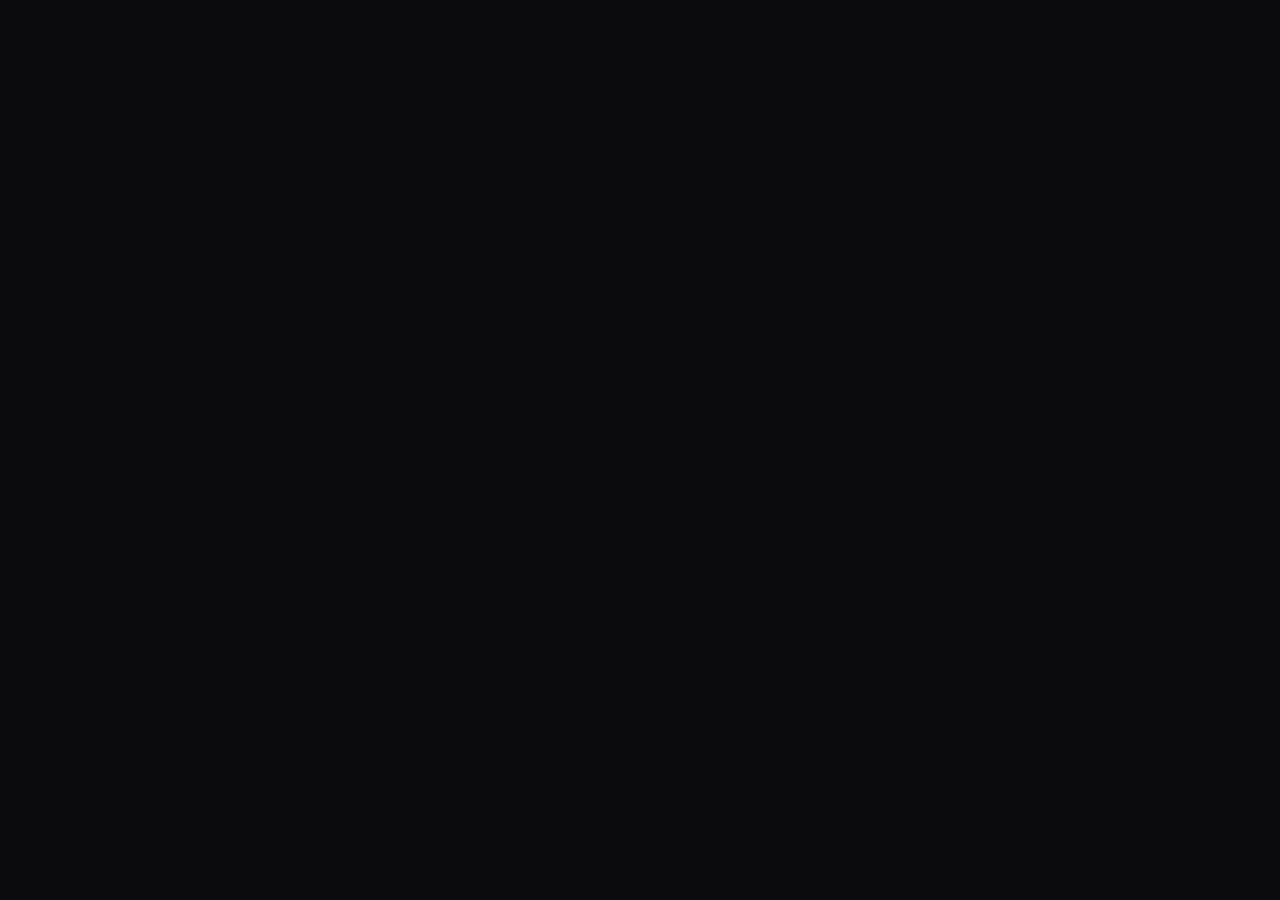
==== commit 52730f87: "Create index.html" ====
--- a/index.html
+++ b/index.html
@@ -2,263 +2,637 @@
 <html lang="ar" dir="rtl">
 <head>
     <meta charset="UTF-8">
-    <meta name="viewport" content="width=device-width, initial-scale=1.0">
-    <title>MegaChat - تطبيق المراسلة</title>
-    
-    <!-- CSS Files -->
-    <link rel="stylesheet" href="css/main.css">
-    <link rel="stylesheet" href="css/components.css">
-    <link rel="stylesheet" href="css/animations.css">
-    <link rel="stylesheet" href="css/themes.css">
-    <link rel="stylesheet" href="css/responsive.css">
-    
-    <!-- External Libraries -->
+    <!-- منع التكبير نهائياً -->
+    <meta name="viewport" content="width=device-width, initial-scale=1.0, maximum-scale=1.0, user-scalable=no, shrink-to-fit=no">
+    <meta name="apple-mobile-web-app-capable" content="yes">
+    <meta name="mobile-web-app-capable" content="yes">
+    <title>MegaChat - تسجيل الدخول</title>
     <link href="https://fonts.googleapis.com/css2?family=Tajawal:wght@300;400;500;700;800;900&display=swap" rel="stylesheet">
     <link rel="stylesheet" href="https://cdnjs.cloudflare.com/ajax/libs/font-awesome/6.4.0/css/all.min.css">
-    
-    <!-- Meta Tags -->
-    <meta name="description" content="تطبيق مراسلة فائق السرعة">
-    <meta name="theme-color" content="#667eea">
-    <link rel="manifest" href="manifest.json">
-</head>
-<body data-theme="dark">
-    <!-- شاشة التحميل البسيطة -->
-    <div id="preloader" class="preloader">
-        <div class="preloader-content">
-            <div class="logo-3d">
-                <div class="cube">
-                    <div class="face front"></div>
-                    <div class="face back"></div>
-                    <div class="face right"></div>
-                    <div class="face left"></div>
-                    <div class="face top"></div>
-                    <div class="face bottom"></div>
-                </div>
-            </div>
-            <h1 class="loading-text">MegaChat</h1>
-            <div class="progress-container">
-                <div class="progress-bar" id="progressBar"></div>
-                <span class="progress-text" id="progressText">0%</span>
-            </div>
-        </div>
-    </div>
-
-    <!-- التطبيق الرئيسي -->
-    <div id="app" class="app hidden">
-        <!-- Sidebar -->
-        <aside class="sidebar" id="sidebar">
-            <div class="sidebar-header">
-                <div class="brand">
-                    <div class="logo-icon">
-                        <i class="fas fa-comments"></i>
-                    </div>
-                    <span class="brand-name">MegaChat</span>
-                </div>
-                <button class="btn-icon" id="sidebarToggle">
-                    <i class="fas fa-bars"></i>
-                </button>
-            </div>
-
-            <!-- قائمة المستخدم -->
-            <div class="user-card">
-                <div class="user-avatar-container">
-                    <img src="https://i.pravatar.cc/150?img=11" alt="User" class="user-avatar" id="currentUserAvatar">
-                    <div class="status-ring online"></div>
-                </div>
-                <div class="user-info">
-                    <h3 id="currentUserName">أحمد محمد</h3>
-                    <p class="user-status" id="currentUserStatus">متصل الآن</p>
-                </div>
-                <button class="btn-icon dropdown-toggle" id="userMenuBtn">
-                    <i class="fas fa-ellipsis-v"></i>
-                </button>
-                
-                <!-- قائمة منسدلة -->
-                <div class="dropdown-menu" id="userDropdown">
-                    <a href="profile.html" class="dropdown-item">
-                        <i class="fas fa-user"></i>
-                        <span>الملف الشخصي</span>
-                    </a>
-                    <a href="settings.html" class="dropdown-item">
-                        <i class="fas fa-cog"></i>
-                        <span>الإعدادات</span>
-                    </a>
-                    <div class="dropdown-divider"></div>
-                    <a href="#" class="dropdown-item text-danger" id="logoutBtn">
-                        <i class="fas fa-sign-out-alt"></i>
-                        <span>خروج</span>
-                    </a>
-                </div>
-            </div>
-
-            <!-- صندوق البحث -->
-            <div class="search-section">
-                <div class="search-box">
-                    <i class="fas fa-search search-icon"></i>
-                    <input type="text" placeholder="بحث في المحادثات..." id="globalSearch">
-                </div>
-            </div>
-
-            <!-- تبويبات المحادثات -->
-            <div class="tabs-container">
-                <div class="tabs-header">
-                    <button class="tab-btn active" data-tab="chats">
-                        <i class="fas fa-comment"></i>
-                        <span>المحادثات</span>
-                        <span class="badge" id="chatsBadge">3</span>
-                    </button>
-                    <button class="tab-btn" data-tab="groups">
-                        <i class="fas fa-users"></i>
-                        <span>المجموعات</span>
-                    </button>
-                </div>
-
-                <!-- قائمة المحادثات -->
-                <div class="tab-content active" id="chatsTab">
-                    <div class="conversations-list" id="conversationsList"></div>
-                </div>
-
-                <!-- المجموعات -->
-                <div class="tab-content" id="groupsTab">
-                    <div class="groups-list" id="groupsList"></div>
-                </div>
-            </div>
-
-            <!-- زر محادثة جديدة -->
-            <button class="fab-btn" id="newChatBtn">
-                <i class="fas fa-plus"></i>
-            </button>
-        </aside>
-
-        <!-- منطقة الدردشة الرئيسية -->
-        <main class="chat-area" id="chatArea">
-            <!-- حالة فارغة -->
-            <div class="empty-state" id="emptyState">
-                <div class="empty-illustration">
-                    <div class="floating-icons">
-                        <i class="fas fa-comment-alt"></i>
-                        <i class="fas fa-heart"></i>
-                        <i class="fas fa-paper-plane"></i>
-                    </div>
-                </div>
-                <h2>اختر محادثة للبدء</h2>
-                <p>اختر جهة اتصال من القائمة لبدء المحادثة</p>
-            </div>
-
-            <!-- واجهة الدردشة -->
-            <div class="chat-interface hidden" id="chatInterface">
-                <!-- Header -->
-                <header class="chat-header">
-                    <div class="chat-header-info">
-                        <button class="btn-icon mobile-back" id="mobileBack">
-                            <i class="fas fa-arrow-right"></i>
-                        </button>
-                        
-                        <div class="chat-user-info" id="chatUserInfo">
-                            <div class="avatar-container">
-                                <img src="" alt="" class="chat-avatar" id="chatAvatar">
-                                <div class="status-indicator" id="chatStatus"></div>
-                            </div>
-                            <div class="chat-meta">
-                                <h3 id="chatName"></h3>
-                                <span class="chat-status-text" id="chatStatusText"></span>
-                            </div>
-                        </div>
-                    </div>
-
-                    <div class="chat-header-actions">
-                        <button class="btn-icon" id="voiceCallBtn">
-                            <i class="fas fa-phone"></i>
-                        </button>
-                        <button class="btn-icon" id="videoCallBtn">
-                            <i class="fas fa-video"></i>
-                        </button>
-                        <button class="btn-icon" id="chatInfoBtn">
-                            <i class="fas fa-info-circle"></i>
-                        </button>
-                    </div>
-                </header>
-
-                <!-- منطقة الرسائل -->
-                <div class="messages-container" id="messagesContainer">
-                    <div class="chat-date-divider">
-                        <span>اليوم</span>
-                    </div>
-                    <div class="messages-list" id="messagesList"></div>
-                    
-                    <!-- مؤشر الكتابة -->
-                    <div class="typing-indicator hidden" id="typingIndicator">
-                        <div class="typing-bubble">
-                            <span></span>
-                            <span></span>
-                            <span></span>
-                        </div>
-                        <span class="typing-text">يكتب الآن...</span>
-                    </div>
-                </div>
-
-                <!-- منطقة الإدخال -->
-                <footer class="chat-input-area">
-                    <div class="input-container">
-                        <button class="btn-icon attach-btn" id="attachBtn">
-                            <i class="fas fa-plus-circle"></i>
-                        </button>
-                        
-                        <div class="input-wrapper">
-                            <button class="btn-icon emoji-btn" id="emojiBtn">
-                                <i class="far fa-smile"></i>
-                            </button>
-                            
-                            <div class="text-input-container">
-                                <textarea 
-                                    id="messageInput" 
-                                    placeholder="اكتب رسالتك..." 
-                                    rows="1"
-                                ></textarea>
-                            </div>
-                            
-                            <button class="btn-icon voice-btn" id="voiceBtn">
-                                <i class="fas fa-microphone"></i>
-                            </button>
-                        </div>
-
-                        <button class="btn-send" id="sendBtn">
-                            <i class="fas fa-paper-plane"></i>
-                        </button>
-                    </div>
-
-                    <!-- قائمة المرفقات -->
-                    <div class="attach-menu hidden" id="attachMenu">
-                        <div class="attach-grid">
-                            <button class="attach-item" data-type="image">
-                                <div class="attach-icon" style="--color: #e91e63;">
-                                    <i class="fas fa-image"></i>
-                                </div>
-                                <span>صورة</span>
-                            </button>
-                            <button class="attach-item" data-type="document">
-                                <div class="attach-icon" style="--color: #4caf50;">
-                                    <i class="fas fa-file-alt"></i>
-                                </div>
-                                <span>ملف</span>
-                            </button>
-                            <button class="attach-item" data-type="location">
-                                <div class="attach-icon" style="--color: #f44336;">
-                                    <i class="fas fa-map-marker-alt"></i>
-                                </div>
-                                <span>موقع</span>
-                            </button>
-                        </div>
-                    </div>
-                </footer>
-            </div>
-        </main>
-
-        <!-- الإشعارات -->
-        <div class="notifications-container" id="notificationsContainer"></div>
-    </div>
-
-    <!-- JavaScript Files -->
-    <script src="js/app.js"></script>
-</body>
-</html>
+    <style>
+        * {
+            margin: 0;
+            padding: 0;
+            box-sizing: border-box;
+            /* منع التكبير على مستوى جميع العناصر */
+            touch-action: pan-x pan-y;
+            -webkit-text-size-adjust: none;
+            -moz-text-size-adjust: none;
+            -ms-text-size-adjust: none;
+            text-size-adjust: none;
+        }
+
+        :root {
+            --primary: #667eea;
+            --secondary: #764ba2;
+            --accent: #f093fb;
+            --success: #4ade80;
+            --error: #ef4444;
+            --dark: #0a0a0f;
+            --card-bg: rgba(255, 255, 255, 0.03);
+            --scale: 1;
+        }
+
+        html {
+            font-size: 16px;
+            /* منع التكبير في المتصفحات */
+            zoom: 1;
+            -moz-transform: scale(1);
+            -moz-transform-origin: 0 0;
+        }
+
+        body {
+            font-family: 'Tajawal', sans-serif;
+            background: var(--dark);
+            min-height: 100vh;
+            min-height: 100dvh;
+            display: flex;
+            align-items: center;
+            justify-content: center;
+            overflow: hidden;
+            position: fixed;
+            width: 100%;
+            height: 100%;
+            top: 0;
+            left: 0;
+            /* منع جميع إيماءات التكبير */
+            touch-action: none;
+            -webkit-touch-callout: none;
+            -webkit-user-select: none;
+            -khtml-user-select: none;
+            -moz-user-select: none;
+            -ms-user-select: none;
+            user-select: none;
+            -webkit-tap-highlight-color: transparent;
+        }
+
+        /* منع التكبير بالكيبورد على الموبايل */
+        input, textarea, select {
+            font-size: 16px !important;
+            touch-action: manipulation;
+            -webkit-user-select: text;
+            user-select: text;
+        }
+
+        /* خلفية متحركة أسطورية */
+        .bg-animation {
+            position: fixed;
+            top: 0;
+            left: 0;
+            width: 100%;
+            height: 100%;
+            overflow: hidden;
+            z-index: 0;
+            background: 
+                radial-gradient(ellipse at 20% 80%, rgba(102, 126, 234, 0.15) 0%, transparent 50%),
+                radial-gradient(ellipse at 80% 20%, rgba(240, 147, 251, 0.15) 0%, transparent 50%),
+                radial-gradient(ellipse at 40% 40%, rgba(118, 75, 162, 0.1) 0%, transparent 50%);
+            pointer-events: none;
+        }
+
+        .bg-animation span {
+            position: absolute;
+            display: block;
+            width: 20px;
+            height: 20px;
+            background: linear-gradient(135deg, rgba(102, 126, 234, 0.4), rgba(240, 147, 251, 0.2));
+            animation: float-up 25s linear infinite;
+            bottom: -150px;
+            border-radius: 50%;
+            box-shadow: 0 0 20px rgba(102, 126, 234, 0.3);
+        }
+
+        .bg-animation span:nth-child(1) { left: 25%; width: 80px; height: 80px; animation-delay: 0s; }
+        .bg-animation span:nth-child(2) { left: 10%; width: 20px; height: 20px; animation-delay: 2s; animation-duration: 12s; }
+        .bg-animation span:nth-child(3) { left: 70%; width: 20px; height: 20px; animation-delay: 4s; }
+        .bg-animation span:nth-child(4) { left: 40%; width: 60px; height: 60px; animation-delay: 0s; animation-duration: 18s; }
+        .bg-animation span:nth-child(5) { left: 65%; width: 20px; height: 20px; animation-delay: 0s; }
+        .bg-animation span:nth-child(6) { left: 75%; width: 110px; height: 110px; animation-delay: 3s; }
+        .bg-animation span:nth-child(7) { left: 35%; width: 150px; height: 150px; animation-delay: 7s; }
+        .bg-animation span:nth-child(8) { left: 50%; width: 25px; height: 25px; animation-delay: 15s; animation-duration: 45s; }
+        .bg-animation span:nth-child(9) { left: 20%; width: 15px; height: 15px; animation-delay: 2s; animation-duration: 35s; }
+        .bg-animation span:nth-child(10) { left: 85%; width: 150px; height: 150px; animation-delay: 0s; animation-duration: 11s; }
+
+        @keyframes float-up {
+            0% {
+                transform: translateY(0) rotate(0deg) scale(1);
+                opacity: 1;
+                border-radius: 0;
+            }
+            50% {
+                transform: translateY(-500px) rotate(360deg) scale(1.2);
+            }
+            100% {
+                transform: translateY(-1000px) rotate(720deg) scale(0.8);
+                opacity: 0;
+                border-radius: 50%;
+            }
+        }
+
+        /* تأثيرات الإضاءة */
+        .light-effect {
+            position: absolute;
+            width: 800px;
+            height: 800px;
+            background: radial-gradient(circle, rgba(102, 126, 234, 0.3) 0%, transparent 70%);
+            top: -400px;
+            right: -400px;
+            animation: pulse-light 10s ease-in-out infinite;
+            filter: blur(80px);
+            pointer-events: none;
+        }
+
+        .light-effect:nth-child(2) {
+            background: radial-gradient(circle, rgba(240, 147, 251, 0.25) 0%, transparent 70%);
+            bottom: -400px;
+            left: -400px;
+            top: auto;
+            right: auto;
+            animation-delay: 5s;
+        }
+
+        .light-effect:nth-child(3) {
+            background: radial-gradient(circle, rgba(74, 222, 128, 0.2) 0%, transparent 70%);
+            top: 50%;
+            left: 50%;
+            transform: translate(-50%, -50%);
+            animation: rotate-light 20s linear infinite;
+        }
+
+        @keyframes pulse-light {
+            0%, 100% { transform: scale(1) rotate(0deg); opacity: 0.4; }
+            50% { transform: scale(1.3) rotate(180deg); opacity: 0.7; }
+        }
+
+        @keyframes rotate-light {
+            from { transform: translate(-50%, -50%) rotate(0deg); }
+            to { transform: translate(-50%, -50%) rotate(360deg); }
+        }
+
+        /* الحاوية الرئيسية - مقفلة الحجم */
+        .container {
+            position: relative;
+            z-index: 10;
+            width: 100%;
+            max-width: 480px;
+            padding: 20px;
+            perspective: 1000px;
+            transform: scale(var(--scale));
+            transform-origin: center center;
+        }
+
+        /* الشعار */
+        .logo-container {
+            text-align: center;
+            margin-bottom: 40px;
+            perspective: 1000px;
+        }
+
+        .logo-3d {
+            width: 120px;
+            height: 120px;
+            margin: 0 auto 25px;
+            position: relative;
+            transform-style: preserve-3d;
+            animation: logo-float 6s ease-in-out infinite;
+            cursor: pointer;
+        }
+
+        .logo-3d:hover {
+            animation-play-state: paused;
+        }
+
+        @keyframes logo-float {
+            0%, 100% { transform: translateY(0) rotateY(0deg) rotateX(0deg); }
+            25% { transform: translateY(-15px) rotateY(5deg) rotateX(5deg); }
+            50% { transform: translateY(-25px) rotateY(0deg) rotateX(0deg); }
+            75% { transform: translateY(-15px) rotateY(-5deg) rotateX(-5deg); }
+        }
+
+        .logo-ring {
+            position: absolute;
+            inset: 0;
+            border: 3px solid transparent;
+            border-top-color: var(--primary);
+            border-radius: 50%;
+            animation: spin 3s linear infinite;
+            box-shadow: 0 0 20px rgba(102, 126, 234, 0.3);
+        }
+
+        .logo-ring:nth-child(2) {
+            inset: 10px;
+            border-top-color: var(--accent);
+            animation-duration: 5s;
+            animation-direction: reverse;
+            border-right-color: rgba(240, 147, 251, 0.3);
+        }
+
+        .logo-ring:nth-child(3) {
+            inset: 20px;
+            border-top-color: var(--success);
+            animation-duration: 7s;
+            border-left-color: rgba(74, 222, 128, 0.3);
+        }
+
+        .logo-icon {
+            position: absolute;
+            inset: 30px;
+            background: linear-gradient(135deg, var(--primary), var(--secondary));
+            border-radius: 50%;
+            display: flex;
+            align-items: center;
+            justify-content: center;
+            font-size: 45px;
+            box-shadow: 
+                0 0 60px rgba(102, 126, 234, 0.6),
+                inset 0 0 20px rgba(255,255,255,0.2);
+            animation: glow 2s ease-in-out infinite;
+            transition: transform 0.3s ease;
+        }
+
+        .logo-3d:hover .logo-icon {
+            transform: scale(1.1);
+        }
+
+        @keyframes glow {
+            0%, 100% { 
+                box-shadow: 
+                    0 0 60px rgba(102, 126, 234, 0.6),
+                    0 0 100px rgba(102, 126, 234, 0.3),
+                    inset 0 0 20px rgba(255,255,255,0.2);
+            }
+            50% { 
+                box-shadow: 
+                    0 0 80px rgba(102, 126, 234, 0.9), 
+                    0 0 140px rgba(240, 147, 251, 0.5),
+                    inset 0 0 30px rgba(255,255,255,0.3);
+            }
+        }
+
+        @keyframes spin {
+            to { transform: rotate(360deg); }
+        }
+
+        .brand-name {
+            font-size: 48px;
+            font-weight: 900;
+            background: linear-gradient(135deg, var(--primary), var(--accent), var(--success), var(--primary));
+            background-size: 300% 300%;
+            -webkit-background-clip: text;
+            -webkit-text-fill-color: transparent;
+            animation: gradient-shift 4s ease infinite;
+            letter-spacing: 3px;
+            text-shadow: 0 0 30px rgba(102, 126, 234, 0.3);
+        }
+
+        @keyframes gradient-shift {
+            0% { background-position: 0% 50%; }
+            50% { background-position: 100% 50%; }
+            100% { background-position: 0% 50%; }
+        }
+
+        .brand-tagline {
+            color: #a0a0b0;
+            font-size: 16px;
+            margin-top: 10px;
+            opacity: 0;
+            animation: fade-in-up 1s ease 0.5s forwards;
+            letter-spacing: 1px;
+        }
+
+        @keyframes fade-in-up {
+            from { opacity: 0; transform: translateY(20px); }
+            to { opacity: 1; transform: translateY(0); }
+        }
+
+        /* البطاقة */
+        .card {
+            background: var(--card-bg);
+            backdrop-filter: blur(20px);
+            border: 1px solid rgba(255, 255, 255, 0.1);
+            border-radius: 30px;
+            padding: 40px;
+            box-shadow: 
+                0 25px 50px -12px rgba(0, 0, 0, 0.5),
+                0 0 0 1px rgba(255, 255, 255, 0.05),
+                inset 0 1px 0 rgba(255, 255, 255, 0.1);
+            transform: translateY(50px) rotateX(10deg);
+            opacity: 0;
+            animation: card-enter 0.8s cubic-bezier(0.34, 1.56, 0.64, 1) 0.3s forwards;
+            transition: transform 0.3s ease, box-shadow 0.3s ease;
+        }
+
+        .card:hover {
+            transform: translateY(-5px) rotateX(0deg);
+            box-shadow: 
+                0 30px 60px -12px rgba(0, 0, 0, 0.6),
+                0 0 0 1px rgba(102, 126, 234, 0.2),
+                0 0 40px rgba(102, 126, 234, 0.1);
+        }
+
+        @keyframes card-enter {
+            to {
+                transform: translateY(0) rotateX(0deg);
+                opacity: 1;
+            }
+        }
+
+        /* التبويبات */
+        .tabs {
+            display: flex;
+            gap: 10px;
+            margin-bottom: 30px;
+            background: rgba(255, 255, 255, 0.05);
+            padding: 6px;
+            border-radius: 16px;
+            position: relative;
+        }
+
+        .tab {
+            flex: 1;
+            padding: 14px;
+            background: none;
+            border: none;
+            color: #a0a0b0;
+            font-family: inherit;
+            font-size: 15px;
+            font-weight: 600;
+            cursor: pointer;
+            border-radius: 12px;
+            transition: all 0.3s cubic-bezier(0.4, 0, 0.2, 1);
+            position: relative;
+            overflow: hidden;
+            z-index: 1;
+        }
+
+        .tab::before {
+            content: '';
+            position: absolute;
+            inset: 0;
+            background: linear-gradient(135deg, var(--primary), var(--secondary));
+            opacity: 0;
+            transition: all 0.3s ease;
+            border-radius: 12px;
+            z-index: -1;
+        }
+
+        .tab:hover {
+            color: white;
+            transform: translateY(-2px);
+        }
+
+        .tab.active {
+            color: white;
+            transform: translateY(-2px);
+            box-shadow: 0 10px 25px rgba(102, 126, 234, 0.3);
+        }
+
+        .tab.active::before {
+            opacity: 1;
+        }
+
+        /* النماذج */
+        .form {
+            display: none;
+        }
+
+        .form.active {
+            display: block;
+            animation: form-fade 0.5s cubic-bezier(0.4, 0, 0.2, 1);
+        }
+
+        @keyframes form-fade {
+            from { opacity: 0; transform: translateX(30px) scale(0.95); }
+            to { opacity: 1; transform: translateX(0) scale(1); }
+        }
+
+        .input-group {
+            margin-bottom: 24px;
+            position: relative;
+        }
+
+        .input-group label {
+            display: block;
+            color: #a0a0b0;
+            font-size: 14px;
+            margin-bottom: 10px;
+            font-weight: 500;
+            transition: all 0.3s ease;
+            transform-origin: right;
+        }
+
+        .input-wrapper {
+            position: relative;
+        }
+
+        .input-icon {
+            position: absolute;
+            right: 18px;
+            top: 50%;
+            transform: translateY(-50%);
+            color: #6b7280;
+            font-size: 18px;
+            transition: all 0.3s ease;
+            z-index: 2;
+        }
+
+        input {
+            width: 100%;
+            padding: 18px 50px 18px 20px;
+            background: rgba(255, 255, 255, 0.05);
+            border: 2px solid rgba(255, 255, 255, 0.1);
+            border-radius: 16px;
+            color: white;
+            font-family: inherit;
+            font-size: 16px;
+            transition: all 0.3s cubic-bezier(0.4, 0, 0.2, 1);
+        }
+
+        input:focus {
+            outline: none;
+            border-color: var(--primary);
+            background: rgba(102, 126, 234, 0.08);
+            box-shadow: 
+                0 0 0 4px rgba(102, 126, 234, 0.1),
+                0 0 20px rgba(102, 126, 234, 0.2);
+            transform: translateY(-2px);
+        }
+
+        input:focus + .input-icon {
+            color: var(--primary);
+            transform: translateY(-50%) scale(1.1);
+        }
+
+        .input-group:focus-within label {
+            color: var(--primary);
+            transform: translateX(-5px) scale(1.05);
+        }
+
+        /* زر الإظهار/الإخفاء */
+        .toggle-password {
+            position: absolute;
+            left: 18px;
+            top: 50%;
+            transform: translateY(-50%);
+            background: none;
+            border: none;
+            color: #6b7280;
+            cursor: pointer;
+            font-size: 16px;
+            padding: 8px;
+            transition: all 0.3s ease;
+            border-radius: 8px;
+            z-index: 2;
+        }
+
+        .toggle-password:hover {
+            color: var(--primary);
+            background: rgba(102, 126, 234, 0.1);
+            transform: translateY(-50%) scale(1.1);
+        }
+
+        /* زر الدخول */
+        .btn-submit {
+            width: 100%;
+            padding: 20px;
+            margin-top: 15px;
+            background: linear-gradient(135deg, var(--primary), var(--secondary));
+            background-size: 200% 200%;
+            border: none;
+            border-radius: 16px;
+            color: white;
+            font-family: inherit;
+            font-size: 17px;
+            font-weight: 700;
+            cursor: pointer;
+            position: relative;
+            overflow: hidden;
+            transition: all 0.3s cubic-bezier(0.4, 0, 0.2, 1);
+            box-shadow: 
+                0 10px 30px rgba(102, 126, 234, 0.3),
+                0 0 0 1px rgba(255,255,255,0.1) inset;
+        }
+
+        .btn-submit::before {
+            content: '';
+            position: absolute;
+            top: 0;
+            left: -100%;
+            width: 100%;
+            height: 100%;
+            background: linear-gradient(90deg, transparent, rgba(255,255,255,0.4), transparent);
+            transition: left 0.6s ease;
+        }
+
+        .btn-submit:hover::before {
+            left: 100%;
+        }
+
+        .btn-submit:hover {
+            transform: translateY(-3px) scale(1.02);
+            box-shadow: 
+                0 20px 40px rgba(102, 126, 234, 0.4),
+                0 0 0 1px rgba(255,255,255,0.2) inset;
+            animation: gradient-shift 2s ease infinite;
+        }
+
+        .btn-submit:active {
+            transform: translateY(-1px) scale(0.98);
+        }
+
+        .btn-submit.loading {
+            pointer-events: none;
+            color: transparent;
+        }
+
+        .btn-submit.loading::after {
+            content: '';
+            position: absolute;
+            width: 24px;
+            height: 24px;
+            border: 3px solid transparent;
+            border-top-color: white;
+            border-radius: 50%;
+            animation: spin 1s linear infinite;
+            left: 50%;
+            top: 50%;
+            margin: -12px 0 0 -12px;
+        }
+
+        /* رابط نسيان كلمة المرور */
+        .forgot-link {
+            text-align: center;
+            margin-top: 25px;
+        }
+
+        .forgot-link a {
+            color: var(--primary);
+            text-decoration: none;
+            font-size: 14px;
+            position: relative;
+            transition: all 0.3s ease;
+            font-weight: 500;
+        }
+
+        .forgot-link a::after {
+            content: '';
+            position: absolute;
+            bottom: -2px;
+            left: 0;
+            width: 0;
+            height: 2px;
+            background: linear-gradient(90deg, var(--primary), var(--accent));
+            transition: width 0.3s ease;
+        }
+
+        .forgot-link a:hover {
+            color: var(--accent);
+        }
+
+        .forgot-link a:hover::after {
+            width: 100%;
+        }
+
+        /* الرسائل */
+        .message {
+            padding: 14px 18px;
+            border-radius: 14px;
+            font-size: 14px;
+            margin-bottom: 20px;
+            display: none;
+            align-items: center;
+            gap: 12px;
+            animation: slide-in 0.4s cubic-bezier(0.4, 0, 0.2, 1);
+            border: 1px solid;
+        }
+
+        .message.show {
+            display: flex;
+        }
+
+        .message.error {
+            background: rgba(239, 68, 68, 0.1);
+            border-color: rgba(239, 68, 68, 0.3);
+            color: #ef4444;
+        }
+
+        .message.success {
+            background: rgba(74, 222, 128, 0.1);
+            border-color: rgba(74, 222, 128, 0.3);
+            color: #4ade80;
+        }
+
+        @keyframes slide-in {
+            from { 
+                opacity: 0; 
+                transform: translateY(-20px) scale(0.95); 
+            }
+            to { 
+                opacity: 1; 
+                transform: translateY(0) scale(1); 
+            }
+        }
+
+        @keyframes shake {
+            0%, 100% { transform: translateX(0); }
+            20% { transform: translateX(-10
